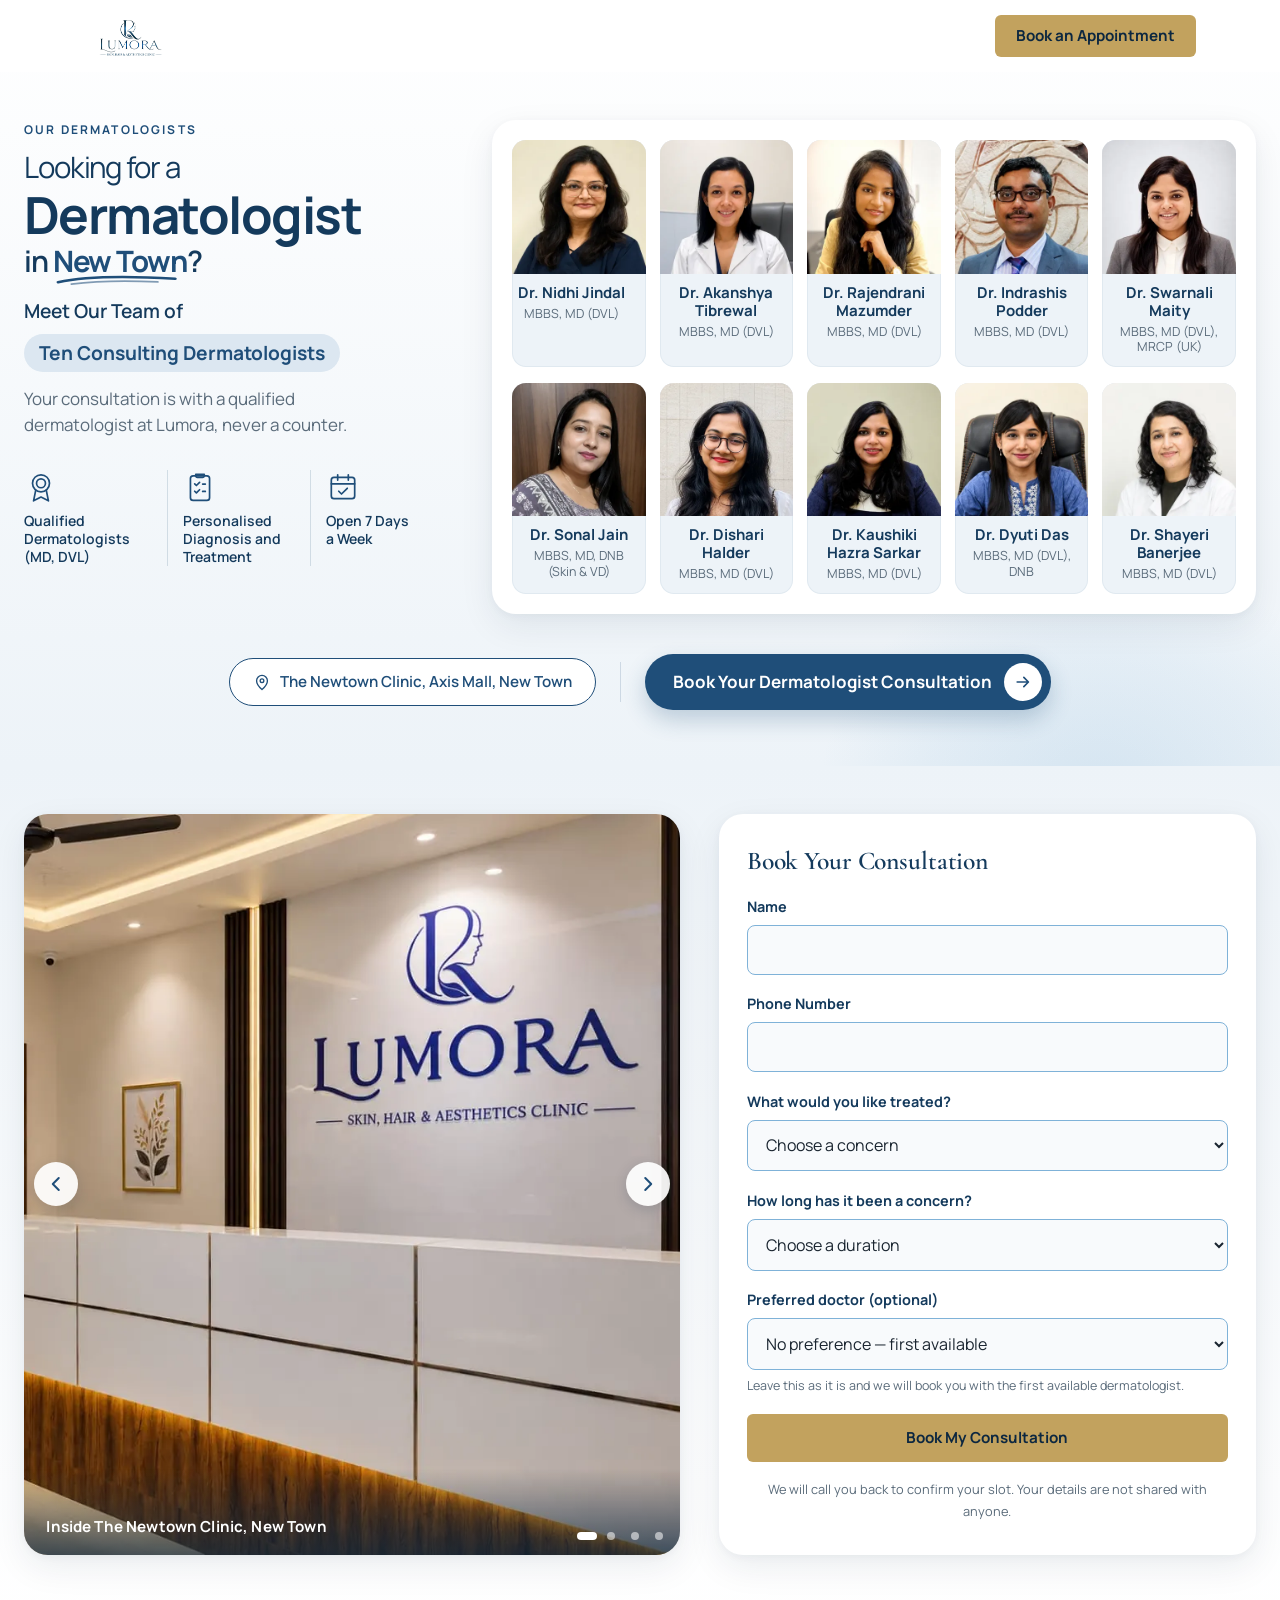
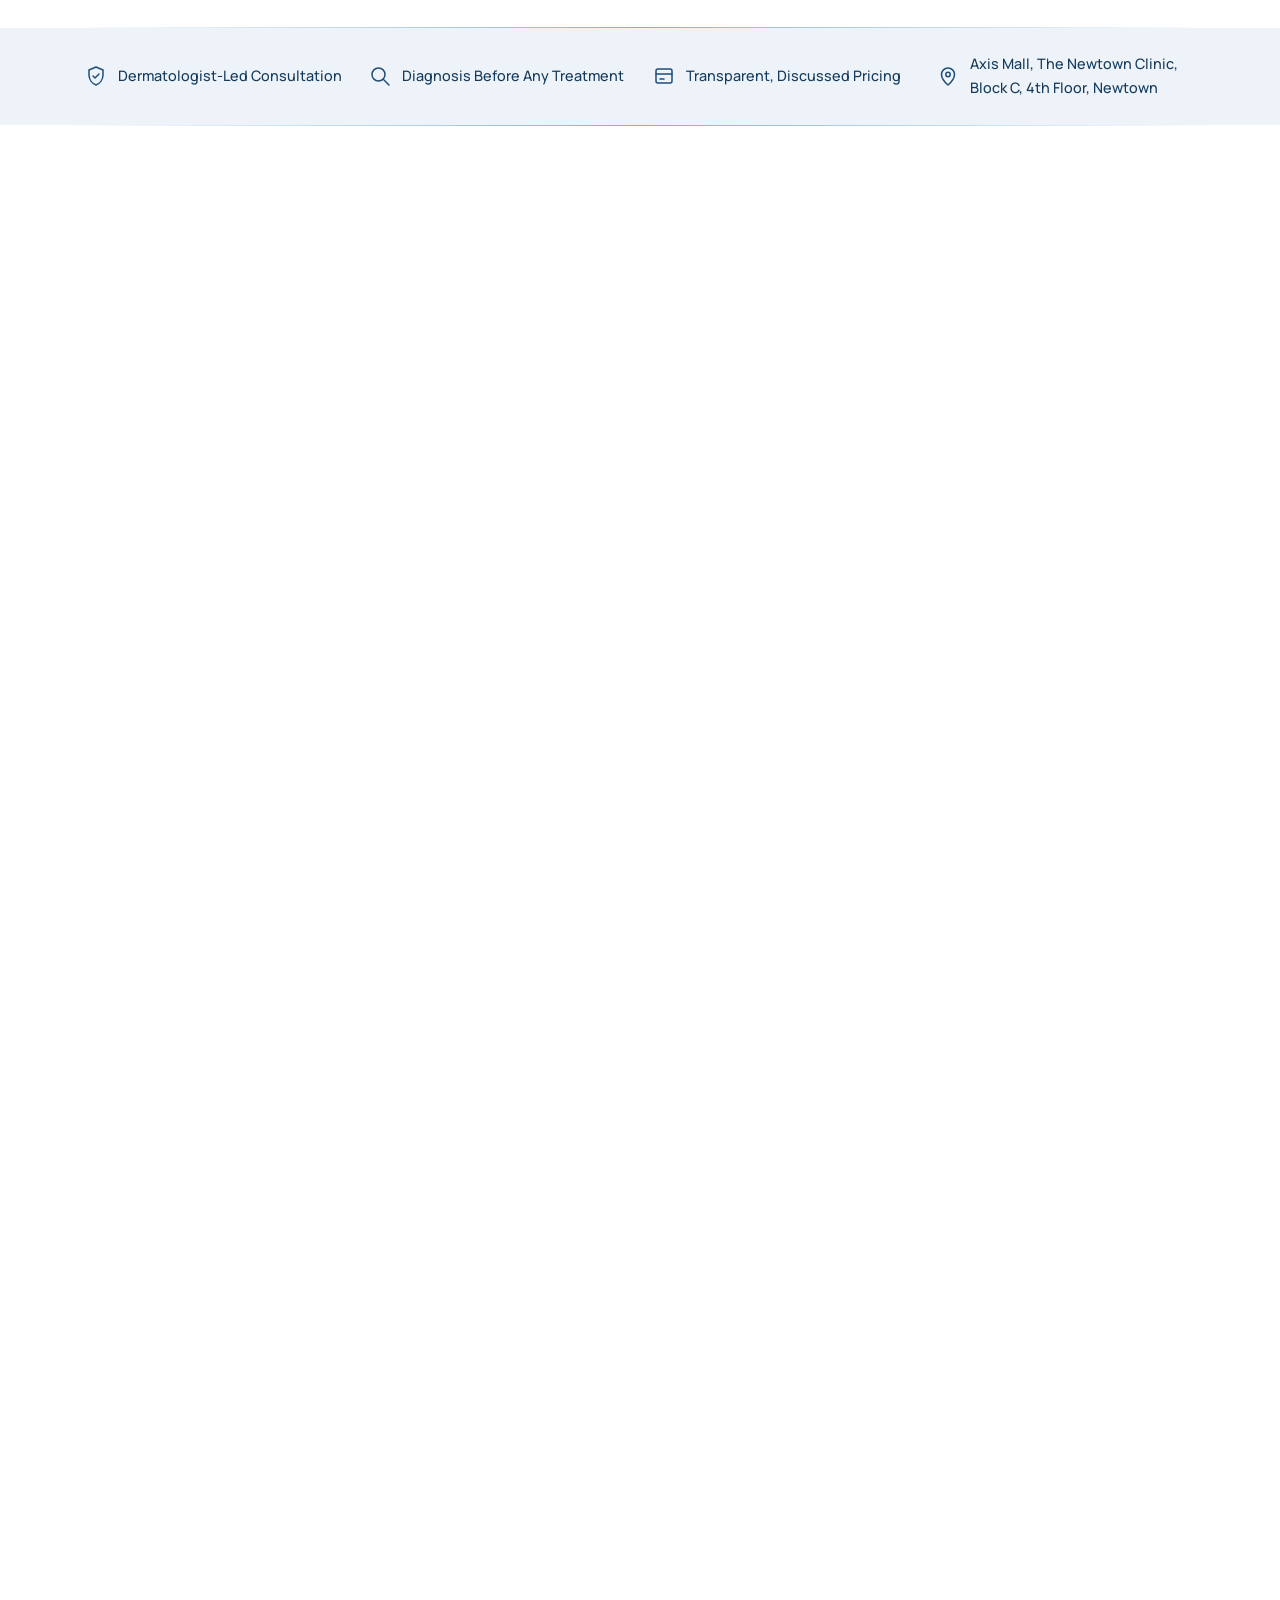
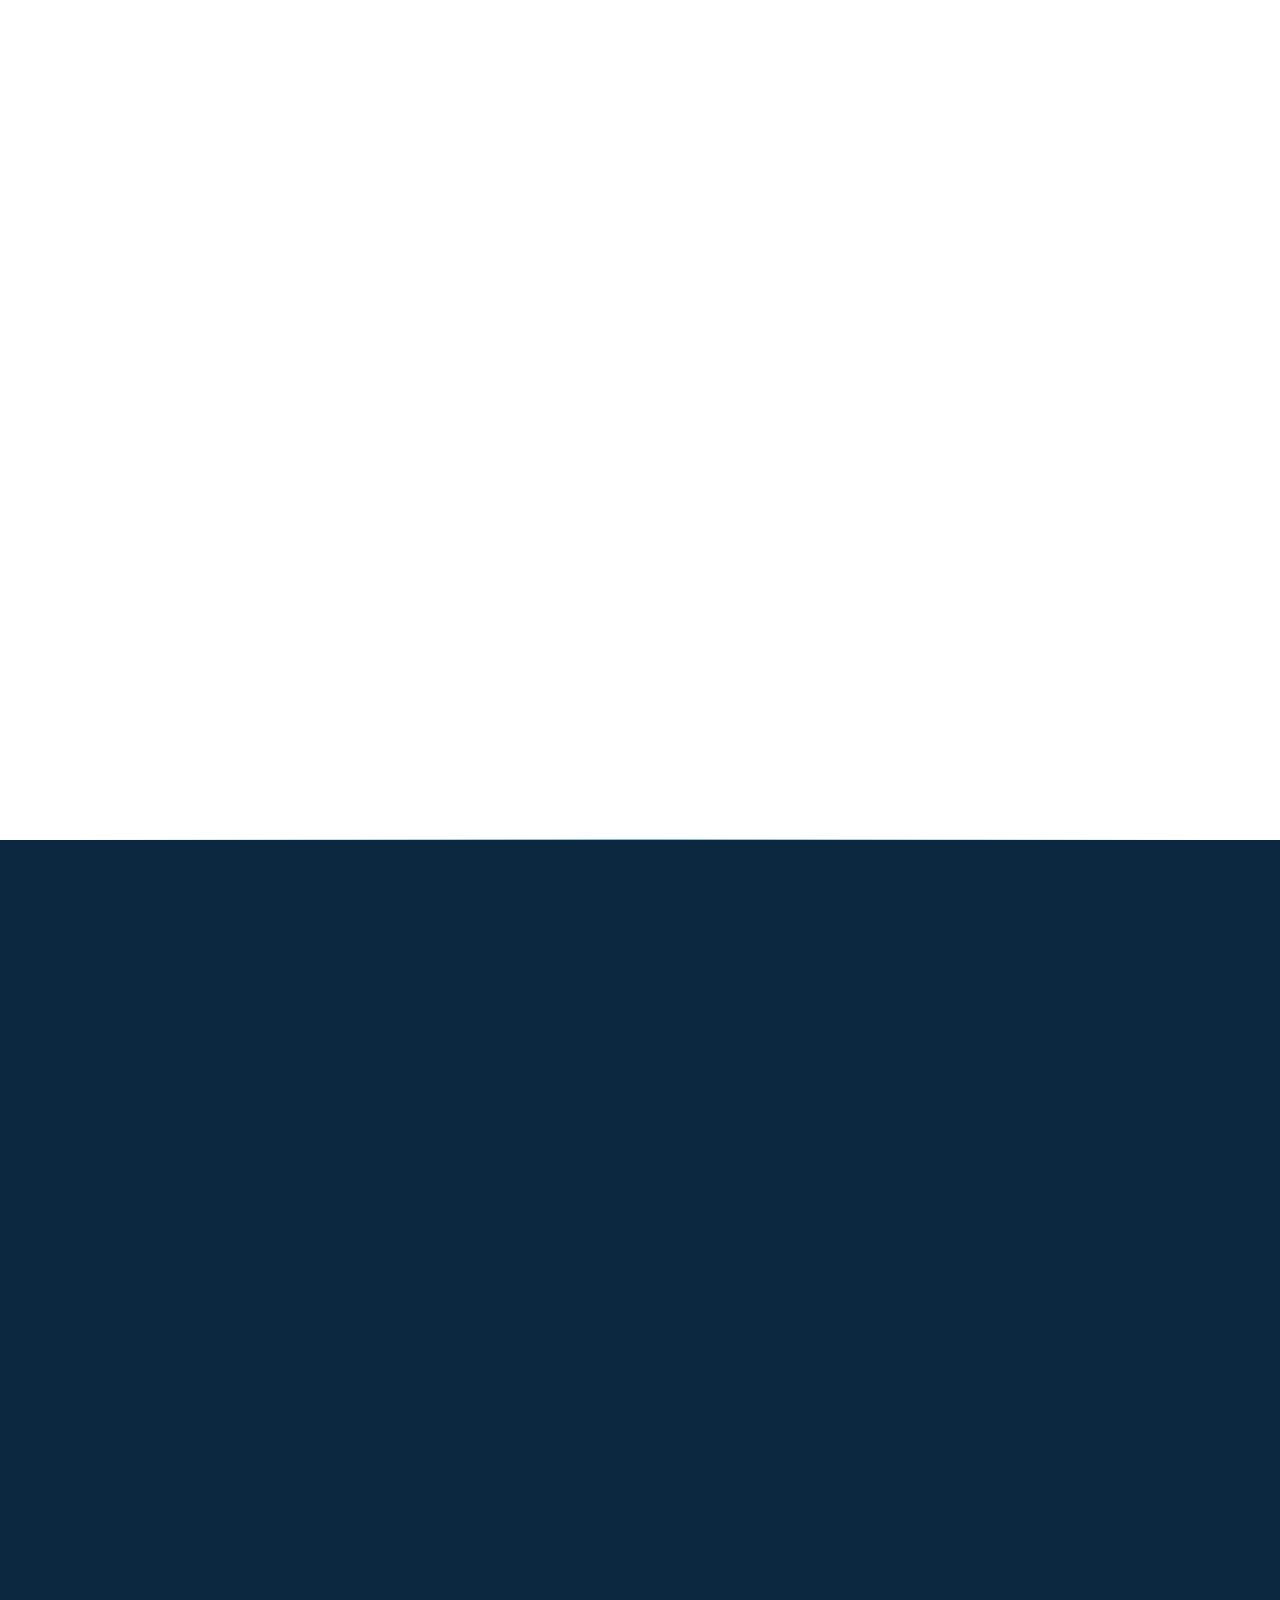
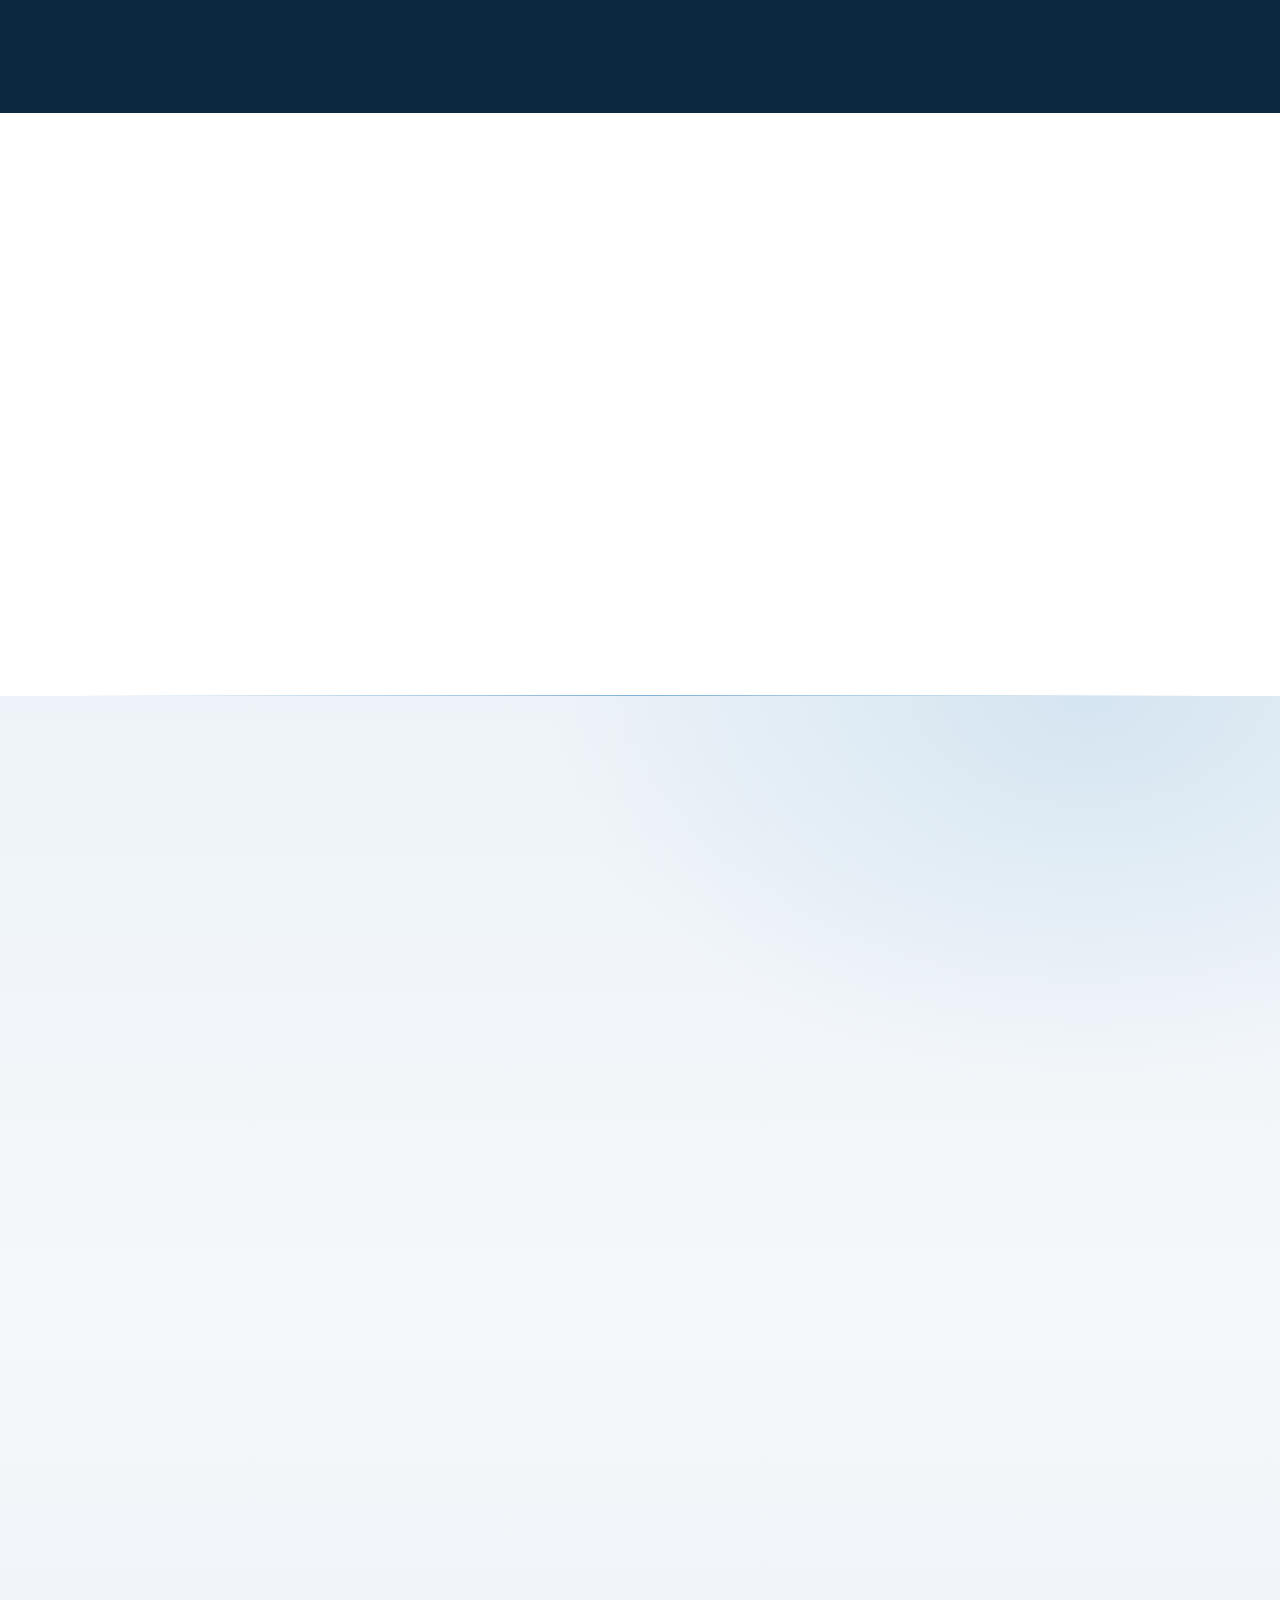
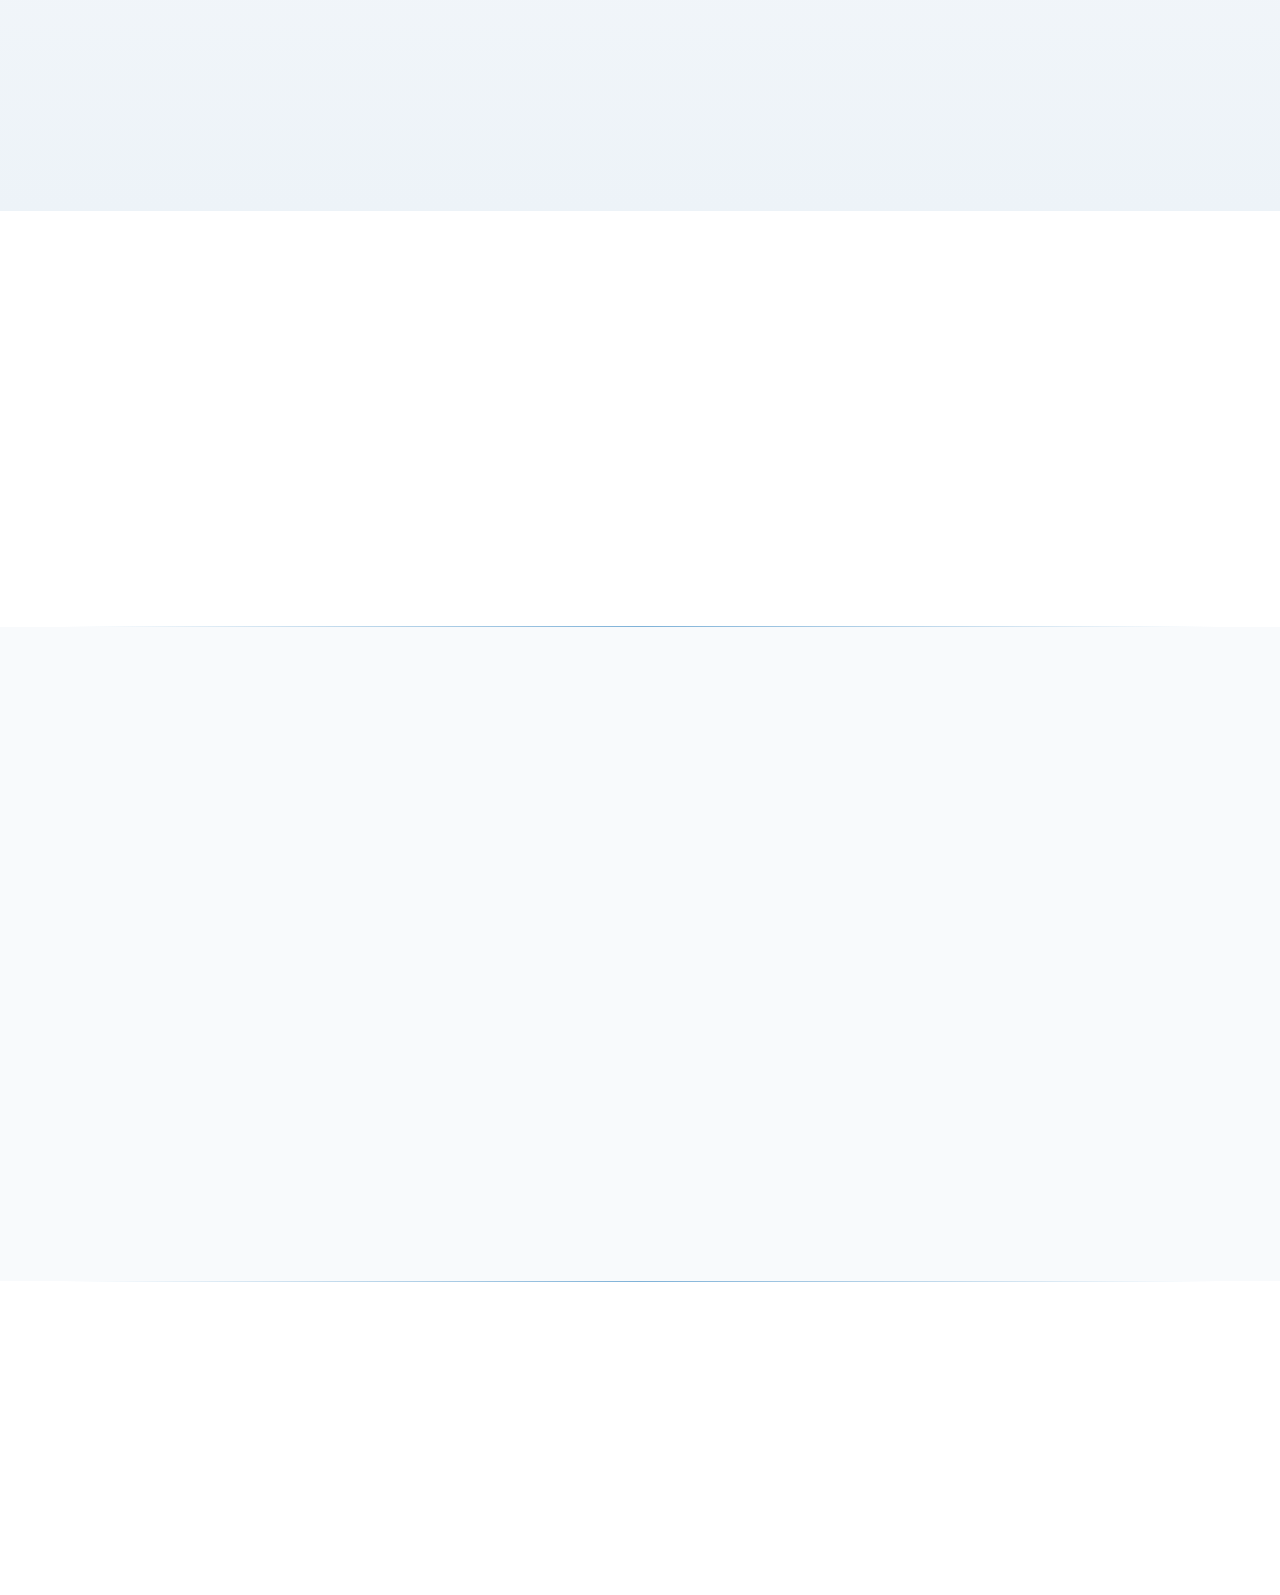
==== index.html @ 95d5147e "First Commit" ====
<!DOCTYPE html>
<html lang="en-GB">

<head>
  <meta charset="UTF-8">
  <meta name="viewport" content="width=device-width, initial-scale=1.0, viewport-fit=cover">
  <meta name="robots" content="noindex, nofollow">

  <title>Skin Treatment in New Town Kolkata | LUMORA Skin, Hair &amp; Aesthetics Clinic</title>
  <meta name="description"
    content="Dermatologist-led skin treatment in New Town, Kolkata. Pigmentation, acne, dull skin and early ageing assessed in person and treated with a plan built for your skin. Book a consultation at Lumora.">

  <!-- Open Graph / Twitter -->
  <meta property="og:type" content="website">
  <meta property="og:title" content="Skin Treatment in New Town by Qualified Dermatologists | LUMORA">
  <meta property="og:description"
    content="Pigmentation, acne, dull skin and early ageing assessed in person by a dermatologist, then treated with a plan built for your skin.">
  <meta property="og:url" content="https://lumoraskinclinic.com/campaign/skin-treatment-new-town/">
  <meta property="og:image" content="https://lumoraskinclinic.com/assets/og-image.jpg">
  <meta name="twitter:card" content="summary_large_image">
  <meta name="twitter:title" content="Skin Treatment in New Town by Qualified Dermatologists | LUMORA">
  <meta name="twitter:description"
    content="Pigmentation, acne, dull skin and early ageing assessed in person by a dermatologist, then treated with a plan built for your skin.">
  <meta name="twitter:image" content="https://lumoraskinclinic.com/assets/og-image.jpg">

  <!-- Google tag (gtag.js) -->
  <script async src="https://www.googletagmanager.com/gtag/js?id=AW-18407869725"></script>
  <script>
    window.dataLayer = window.dataLayer || [];
    function gtag() { dataLayer.push(arguments); }
    gtag('js', new Date());

    gtag('config', 'AW-18407869725');
  </script>
  <script>window.dataLayer = window.dataLayer || [];</script>

  <!-- Self-hosted variable fonts (latin subset). One file per family covers
       every weight the page uses; both are above-the-fold faces, so both preload. -->
  <link rel="preload" href="assets/fonts/cormorant-garamond-latin-var.woff2" as="font" type="font/woff2" crossorigin>
  <link rel="preload" href="assets/fonts/manrope-latin-var.woff2" as="font" type="font/woff2" crossorigin>

  <!-- Critical above-the-fold styles: tokens, fonts, header, hero, enquiry form.
       The full stylesheet loads non-blocking below. -->
  <style>
    @font-face {
      font-family: 'Cormorant Garamond';
      font-style: normal;
      font-weight: 300 700;
      font-display: swap;
      src: url('assets/fonts/cormorant-garamond-latin-var.woff2') format('woff2')
    }

    @font-face {
      font-family: 'Manrope';
      font-style: normal;
      font-weight: 400 700;
      font-display: swap;
      src: url('assets/fonts/manrope-latin-var.woff2') format('woff2')
    }

    /* size-adjust makes the local fallbacks wrap like the web fonts, so the swap
       causes no layout shift (measured ratios; line-heights are explicit site-wide) */
    @font-face {
      font-family: 'Cormorant Fallback';
      src: local('Times New Roman');
      size-adjust: 97.52%;
      line-gap-override: 0%
    }

    @font-face {
      font-family: 'Manrope Fallback';
      src: local('Arial');
      size-adjust: 102.55%;
      line-gap-override: 0%
    }

    :root {
      --navy-deep: #0C2740;
      --navy: #143A5C;
      --blue: #1F4E79;
      --blue-steel: #3D7EB0;
      --blue-light: #7FB2D8;
      --ice: #EDF3F8;
      --pearl: #F8FAFC;
      --white: #FFFFFF;
      --ink: #1A2530;
      --muted: #5A6B7A;
      --champagne: #C2A25E;
      --font-display: 'Cormorant Garamond', 'Cormorant Fallback', Georgia, serif;
      --font-body: 'Manrope', 'Manrope Fallback', system-ui, sans-serif;
      --header-h: 72px
    }

    *,
    *::before,
    *::after {
      box-sizing: border-box
    }

    [hidden] {
      display: none !important
    }

    body {
      margin: 0;
      background: var(--white);
      color: var(--ink);
      font-family: var(--font-body);
      font-size: 1.0625rem;
      line-height: 1.7
    }

    img {
      max-width: 100%;
      height: auto;
      display: block
    }

    h1 {
      font-family: var(--font-display);
      font-weight: 500;
      font-size: clamp(2.25rem, 4.2vw + 1rem, 3.5rem);
      line-height: 1.1;
      letter-spacing: -0.01em;
      color: var(--navy);
      margin: 0 0 .75rem
    }

    p {
      margin: 0 0 1rem;
      max-width: 68ch
    }

    a {
      color: var(--blue)
    }

    .container {
      width: 100%;
      max-width: 72rem;
      margin-inline: auto;
      padding-inline: 1.25rem
    }

    .eyebrow {
      font-weight: 500;
      font-size: .72rem;
      text-transform: uppercase;
      letter-spacing: .22em;
      color: var(--blue-steel);
      margin: 0 0 .75rem
    }

    .icon {
      width: 24px;
      height: 24px;
      fill: none;
      stroke: currentColor;
      stroke-width: 1.5;
      stroke-linecap: round;
      stroke-linejoin: round;
      flex-shrink: 0
    }

    .verify {
      display: inline-block;
      background: #FDF3D7;
      color: #8A6D1A;
      border: 1px dashed #C9A227;
      border-radius: 4px;
      padding: 0 .4em;
      font-size: .78rem;
      font-weight: 500;
      letter-spacing: 0;
      text-transform: none;
      line-height: 1.6;
      vertical-align: middle
    }

    .btn {
      display: inline-block;
      font-family: var(--font-body);
      font-size: .95rem;
      font-weight: 700;
      line-height: 1;
      padding: .95rem 1.75rem;
      border-radius: 6px;
      border: 1px solid transparent;
      cursor: pointer;
      text-decoration: none;
      text-align: center
    }

    .btn-cta {
      background: var(--champagne);
      color: var(--navy-deep)
    }

    .text-link {
      color: var(--blue);
      font-weight: 500;
      text-decoration: underline;
      text-underline-offset: 3px
    }

    .site-header {
      position: fixed;
      inset: 0 0 auto 0;
      z-index: 100;
      background: var(--white)
    }

    .header-inner {
      display: flex;
      align-items: center;
      justify-content: space-between;
      gap: 1rem;
      min-height: var(--header-h)
    }

    .header-logo {
      display: inline-flex;
      align-items: center;
      text-decoration: none
    }

    .header-logo img {
      height: 38px;
      width: auto
    }

    .logo-wordmark {
      font-family: var(--font-display);
      font-weight: 600;
      font-size: 1.5rem;
      letter-spacing: .18em;
      color: var(--navy)
    }

    .header-actions {
      display: flex;
      align-items: center;
      gap: 1.25rem
    }

    .header-phone {
      display: none;
      align-items: center;
      gap: .5rem;
      color: var(--blue);
      font-weight: 700;
      text-decoration: none
    }

    .header-phone .icon {
      width: 20px;
      height: 20px
    }

    .btn-header {
      padding: .75rem 1.25rem;
      font-size: .95rem;
      white-space: nowrap
    }

    .hero {
      position: relative;
      padding-top: calc(var(--header-h) + 2rem);
      padding-bottom: 3rem;
      background: var(--white);
      overflow: hidden
    }

    .hero-bg {
      position: absolute;
      inset: 0;
      background: url('assets/hero2-bg.jpg') right center/cover no-repeat;
      pointer-events: none
    }

    .hero-bg::after {
      content: '';
      position: absolute;
      inset: 0;
      background: linear-gradient(180deg, rgba(255, 255, 255, .93), rgba(255, 255, 255, .85))
    }

    .hero-light {
      position: absolute;
      top: -20%;
      left: -10%;
      width: 70%;
      height: 90%;
      background: radial-gradient(ellipse at center, rgba(31, 78, 121, .06), transparent 70%);
      pointer-events: none
    }

    .hero-grid {
      position: relative;
      display: grid;
      grid-template-columns: 1fr;
      gap: 2.5rem
    }

    .hero-sub {
      font-size: 1.15rem;
      color: var(--muted);
      margin-bottom: 1.5rem
    }

    .trust-chips {
      list-style: none;
      margin: 0 0 1.75rem;
      padding: 0;
      display: flex;
      flex-wrap: wrap;
      gap: .6rem
    }

    .chip {
      display: inline-flex;
      align-items: center;
      gap: .45rem;
      background: var(--ice);
      color: var(--navy);
      font-size: .85rem;
      font-weight: 500;
      padding: .45rem .85rem;
      border-radius: 999px
    }

    .chip .icon {
      width: 18px;
      height: 18px;
      color: var(--blue)
    }

    .hero-cta-row {
      display: flex;
      flex-wrap: wrap;
      align-items: center;
      gap: 1.25rem
    }

    .hero-form-col {
      position: relative
    }

    .form-card {
      position: relative;
      background: var(--white);
      border-radius: 10px;
      box-shadow: 0 10px 30px rgba(31, 78, 121, .10);
      padding: 1.75rem 1.5rem
    }

    .form-card-title {
      font-family: var(--font-display);
      font-weight: 600;
      font-size: 1.6rem;
      color: var(--navy);
      margin: 0 0 1.25rem
    }

    .enquiry-form {
      display: grid;
      gap: 1.1rem
    }

    .field {
      display: grid;
      gap: .35rem
    }

    .field label {
      font-size: .9rem;
      font-weight: 700;
      color: var(--navy)
    }

    .field input,
    .field select {
      font-family: var(--font-body);
      font-size: 1rem;
      color: var(--ink);
      background: var(--pearl);
      border: 1px solid var(--blue-light);
      border-radius: 8px;
      padding: .8rem .9rem;
      width: 100%
    }

    .hp-field {
      position: absolute;
      left: -9999px;
      width: 1px;
      height: 1px;
      overflow: hidden
    }

    .field-error {
      margin: 0;
      font-size: .8rem;
      font-weight: 700;
      color: var(--navy)
    }

    .field-hint {
      margin: 0;
      font-size: .78rem;
      color: var(--muted)
    }

    .btn-submit {
      width: 100%
    }

    .form-privacy {
      margin: 0;
      font-size: .8rem;
      color: var(--muted);
      text-align: center
    }

    :focus-visible {
      outline: 2px solid var(--blue-steel);
      outline-offset: 2px
    }

    @media (min-width:768px) {
      .header-phone {
        display: inline-flex
      }

      .header-logo img {
        height: 48px
      }

      .form-card {
        padding: 2rem 1.75rem
      }
    }

    @media (min-width:1100px) {
      .hero {
        min-height: 88vh;
        display: flex;
        align-items: center;
        padding-bottom: 4rem
      }

      .hero-grid {
        grid-template-columns: 1.15fr .85fr;
        align-items: center;
        gap: 4rem;
        width: 100%
      }

      .hero-bg::after {
        background: linear-gradient(90deg, rgba(255, 255, 255, .96) 0%, rgba(255, 255, 255, .86) 50%, rgba(255, 255, 255, .55) 100%)
      }
    }
  </style>

  <!-- Full stylesheet, non-blocking -->
  <link rel="preload" href="css/style.css" as="style">
  <link rel="stylesheet" href="css/style.css" media="print" onload="this.media='all'">
  <noscript>
    <link rel="stylesheet" href="css/style.css">
  </noscript>

  <!-- "Skin Treatments We Offer" explorer (every rule scoped to .lmr-treatments); below the fold, so non-blocking -->
  <link rel="stylesheet" href="css/treatments.css" media="print" onload="this.media='all'">
  <noscript>
    <link rel="stylesheet" href="css/treatments.css">
  </noscript>
  <!-- "Why Lumora" section (every rule scoped to .lmr-why); below the fold, so non-blocking -->
  <link rel="stylesheet" href="css/why.css" media="print" onload="this.media='all'">
  <noscript>
    <link rel="stylesheet" href="css/why.css">
  </noscript>

  <!-- Phase 1 styles: the "Our Dermatologists" section (every rule scoped to .lmr-doctors) and the one-button mobile bar.
       The doctor section is now the hero, so these two load render-blocking (no flash of an unstyled hero). -->
  <link rel="stylesheet" href="css/phase1.css">
  <!-- Hero overrides for the doctor section + section 3 (booking form and clinic photo slider) -->
  <link rel="stylesheet" href="css/hero-clinic.css">

  <!-- MedicalClinic structured data -->
  <script type="application/ld+json">
  {
    "@context": "https://schema.org",
    "@type": "MedicalClinic",
    "name": "LUMORA — Skin, Hair & Aesthetics Clinic",
    "url": "https://lumoraskinclinic.com/",
    "email": "lumoraskinandhairclinic@gmail.com",
    "address": {
      "@type": "PostalAddress",
      "streetAddress": "CF/9, Axis Mall, Block-C, The Newtown Clinic, 4th Floor, Shop No. 401, Action Area-IC, New Town",
      "addressLocality": "New Town, Kolkata",
      "addressRegion": "West Bengal",
      "postalCode": "700156",
      "addressCountry": "IN"
    },
    "openingHoursSpecification": {
      "@type": "OpeningHoursSpecification",
      "dayOfWeek": ["Monday","Tuesday","Wednesday","Thursday","Friday","Saturday","Sunday"],
      "opens": "10:00",
      "closes": "20:00"
    },
    "sameAs": [
      "https://www.facebook.com/people/Lumora-Skin-Hair-Aesthetics-Clinic/61593219094531/",
      "https://www.instagram.com/lumora_skin_hair_aesthetics"
    ],
    "medicalSpecialty": "Dermatology"
  }
  </script>

  <!-- FAQPage structured data -->
  <script type="application/ld+json">
  {
    "@context": "https://schema.org",
    "@type": "FAQPage",
    "mainEntity": [
      {
        "@type": "Question",
        "name": "Where is Lumora located?",
        "acceptedAnswer": { "@type": "Answer", "text": "Lumora is inside The Newtown Clinic, on the 4th floor of Axis Mall Block-C in New Town, Kolkata — CF/9, Axis Mall, Block-C, The Newtown Clinic, 4th Floor, Shop No. 401, Action Area-IC, New Town, Kolkata 700156. A map and a directions link are on this page, and we will confirm directions when we call to book your slot." }
      },
      {
        "@type": "Question",
        "name": "Do I need an appointment or can I walk in?",
        "acceptedAnswer": { "@type": "Answer", "text": "The clinic is open 10 AM – 8 PM all seven days, and we recommend booking because each dermatologist consults on fixed days and times within those hours. Share your number through the form on this page and we will call you back to confirm a slot that suits you." }
      },
      {
        "@type": "Question",
        "name": "Is there a consultation fee?",
        "acceptedAnswer": { "@type": "Answer", "text": "Yes, a consultation fee applies. We will confirm it when we call you to book your slot, and it covers a full assessment of your skin by a qualified dermatologist rather than a quick look." }
      },
      {
        "@type": "Question",
        "name": "How many sessions will my treatment need?",
        "acceptedAnswer": { "@type": "Answer", "text": "It depends on the condition and how your skin responds. At your consultation the dermatologist will tell you the expected number of sessions and the cost before anything begins, and your progress is reviewed as you go." }
      },
      {
        "@type": "Question",
        "name": "Will the treatment suit my skin type?",
        "acceptedAnswer": { "@type": "Answer", "text": "That is exactly what the consultation is for. A dermatologist examines your skin first and chooses a treatment that suits it, which is why every plan at Lumora begins with an in-person assessment rather than a package." }
      }
    ]
  }
  </script>
</head>

<body>
  <!-- Google Tag Manager (noscript) -->
  <noscript><iframe src="https://www.googletagmanager.com/ns.html?id=GTM-PKZ43QBQ" height="0" width="0"
      style="display:none;visibility:hidden"></iframe></noscript>
  <!-- End Google Tag Manager (noscript) -->

  <!-- ============ 1. STICKY HEADER ============ -->
  <header class="site-header" id="site-header">
    <div class="container header-inner">
      <a href="#hero" class="header-logo" aria-label="Lumora Skin, Hair and Aesthetics Clinic — top of page">
        <img src="assets/lumora-logo.png" alt="LUMORA — Skin, Hair &amp; Aesthetics Clinic" width="358" height="192"
          id="logo-img">
        <span class="logo-wordmark" hidden>LUMORA</span>
      </a>
      <div class="header-actions">
        <button type="button" class="btn btn-cta btn-header" data-open-modal>Book an Appointment</button>
      </div>
    </div>
  </header>

  <main id="main">

    <!-- ============ 2. HERO = DERMATOLOGISTS (Phase 1 section moved to the top; styles in
         css/phase1.css, hero overrides in css/hero-clinic.css) ============
         The hero id stays on the section: the header logo links to #hero and js/script.js
         (initCallWidget) reads #hero without a null check. The doctors id moved to .lmr-wrap.
         All ten doctors in one 5 × 2 grid on every device: no carousel, no scroll.
         Each card keeps the original pre-fill hook (data-open-modal + data-doctor),
         handled by js/script.js. js/ui.js turns a card into a link only when the
         doctor is listed in DOCTOR_PAGES. -->
    <section class="lmr-doctors lmr-hero" id="hero" aria-labelledby="doctors-heading">
      <div class="lmr-wrap" id="doctors">

        <div class="lmr-intro">
          <p class="lmr-overline">Our Dermatologists</p>
          <h1 class="lmr-title" id="doctors-heading">
            <span class="lmr-title-line lmr-title-light">Looking for a</span>
            <span class="lmr-title-line lmr-title-bold">Dermatologist</span>
            <span class="lmr-title-line lmr-title-mid">in <span class="lmr-title-accent">New Town<svg
                  class="lmr-swoosh" viewBox="0 0 120 14" preserveAspectRatio="none" aria-hidden="true"
                  focusable="false">
                  <path d="M3 10.5C26 4.5 58 2.5 117 6.5" />
                  <path d="M16 12.5c22-3.2 50-4.2 84-2.4" />
                </svg></span>?</span>
          </h1>
          <p class="lmr-sub">Meet Our Team of <span class="lmr-pill">Ten Consulting Dermatologists</span></p>
          <p class="lmr-support">Your consultation is with a qualified dermatologist at Lumora, never a counter.</p>
        </div>

        <div class="lmr-panel">
          <ul class="lmr-grid" role="list">
            <li class="lmr-doc">
              <button type="button" class="lmr-doc-card" data-open-modal data-doctor="Dr. Nidhi Jindal" data-doctor-slug="dr-nidhi-jindal"
                aria-label="Dr. Nidhi Jindal, MBBS, MD D.V.L; Member, IADVL and International Society of Dermatology" title="Dr. Nidhi Jindal, MBBS, MD D.V.L; Member, IADVL and International Society of Dermatology">
                <span class="lmr-doc-photo"><img src="images/doctors/dr-nidhi-jindal.webp" alt="Dr. Nidhi Jindal" width="320" height="320"
                    decoding="async"></span>
                <span class="lmr-doc-text">
                  <span class="lmr-doc-name"><span class="lmr-w">Dr.</span> <span class="lmr-w">Nidhi</span> <span class="lmr-w">Jindal</span></span>
                  <span class="lmr-doc-qual">MBBS, MD&nbsp;(DVL)</span>
                </span>
              </button>
            </li>
            <li class="lmr-doc">
              <button type="button" class="lmr-doc-card" data-open-modal data-doctor="Dr. Akanshya Tibrewal" data-doctor-slug="dr-akanshya-tibrewal"
                aria-label="Dr. Akanshya Tibrewal, MBBS, MD D.V.L" title="Dr. Akanshya Tibrewal, MBBS, MD D.V.L">
                <span class="lmr-doc-photo"><img src="images/doctors/dr-akanshya-tibrewal.webp" alt="Dr. Akanshya Tibrewal" width="320" height="320"
                    decoding="async"></span>
                <span class="lmr-doc-text">
                  <span class="lmr-doc-name"><span class="lmr-w">Dr.</span> <span class="lmr-w">Akanshya</span> <span class="lmr-w">Tibrewal</span></span>
                  <span class="lmr-doc-qual">MBBS, MD&nbsp;(DVL)</span>
                </span>
              </button>
            </li>
            <li class="lmr-doc">
              <button type="button" class="lmr-doc-card" data-open-modal data-doctor="Dr. Rajendrani Mazumder" data-doctor-slug="dr-rajendrani-mazumder"
                aria-label="Dr. Rajendrani Mazumder, MBBS, MD D.V.L" title="Dr. Rajendrani Mazumder, MBBS, MD D.V.L">
                <span class="lmr-doc-photo"><img src="images/doctors/dr-rajendrani-mazumder.webp" alt="Dr. Rajendrani Mazumder" width="320" height="320"
                    decoding="async"></span>
                <span class="lmr-doc-text">
                  <span class="lmr-doc-name"><span class="lmr-w">Dr.</span> <span class="lmr-w">Rajendrani</span> <span class="lmr-w">Mazumder</span></span>
                  <span class="lmr-doc-qual">MBBS, MD&nbsp;(DVL)</span>
                </span>
              </button>
            </li>
            <li class="lmr-doc">
              <button type="button" class="lmr-doc-card" data-open-modal data-doctor="Dr. Indrashis Podder" data-doctor-slug="dr-indrashis-podder"
                aria-label="Dr. Indrashis Podder, MBBS, MD D.V.L" title="Dr. Indrashis Podder, MBBS, MD D.V.L">
                <span class="lmr-doc-photo"><img src="images/doctors/dr-indrashis-podder.webp" alt="Dr. Indrashis Podder" width="320" height="320"
                    decoding="async"></span>
                <span class="lmr-doc-text">
                  <span class="lmr-doc-name"><span class="lmr-w">Dr.</span> <span class="lmr-w">Indrashis</span> <span class="lmr-w">Podder</span></span>
                  <span class="lmr-doc-qual">MBBS, MD&nbsp;(DVL)</span>
                </span>
              </button>
            </li>
            <li class="lmr-doc">
              <button type="button" class="lmr-doc-card" data-open-modal data-doctor="Dr. Swarnali Maity" data-doctor-slug="dr-swarnali-maity"
                aria-label="Dr. Swarnali Maity, MBBS, MD D.V.L, MRCP (UK)" title="Dr. Swarnali Maity, MBBS, MD D.V.L, MRCP (UK)">
                <span class="lmr-doc-photo"><img src="images/doctors/dr-swarnali-maity.webp" alt="Dr. Swarnali Maity" width="320" height="320"
                    decoding="async"></span>
                <span class="lmr-doc-text">
                  <span class="lmr-doc-name"><span class="lmr-w">Dr.</span> <span class="lmr-w">Swarnali</span> <span class="lmr-w">Maity</span></span>
                  <span class="lmr-doc-qual">MBBS, MD&nbsp;(DVL), MRCP&nbsp;(UK)</span>
                </span>
              </button>
            </li>
            <li class="lmr-doc">
              <button type="button" class="lmr-doc-card" data-open-modal data-doctor="Dr. Sonal Jain" data-doctor-slug="dr-sonal-jain"
                aria-label="Dr. Sonal Jain, MBBS, MD, DNB (Skin &amp; VD); FRGUHS (Dermatosurgery &amp; Hair Transplantation)" title="Dr. Sonal Jain, MBBS, MD, DNB (Skin &amp; VD); FRGUHS (Dermatosurgery &amp; Hair Transplantation)">
                <span class="lmr-doc-photo"><img src="images/doctors/dr-sonal-jain.webp" alt="Dr. Sonal Jain" width="320" height="320"
                    decoding="async"></span>
                <span class="lmr-doc-text">
                  <span class="lmr-doc-name"><span class="lmr-w">Dr.</span> <span class="lmr-w">Sonal</span> <span class="lmr-w">Jain</span></span>
                  <span class="lmr-doc-qual">MBBS, MD, DNB (Skin&nbsp;&amp;&nbsp;VD)</span>
                </span>
              </button>
            </li>
            <li class="lmr-doc">
              <button type="button" class="lmr-doc-card" data-open-modal data-doctor="Dr. Dishari Halder" data-doctor-slug="dr-dishari-halder"
                aria-label="Dr. Dishari Halder, MBBS, MD D.V.L" title="Dr. Dishari Halder, MBBS, MD D.V.L">
                <span class="lmr-doc-photo"><img src="images/doctors/dr-dishari-halder.webp" alt="Dr. Dishari Halder" width="320" height="320"
                    decoding="async"></span>
                <span class="lmr-doc-text">
                  <span class="lmr-doc-name"><span class="lmr-w">Dr.</span> <span class="lmr-w">Dishari</span> <span class="lmr-w">Halder</span></span>
                  <span class="lmr-doc-qual">MBBS, MD&nbsp;(DVL)</span>
                </span>
              </button>
            </li>
            <li class="lmr-doc">
              <button type="button" class="lmr-doc-card" data-open-modal data-doctor="Dr. Kaushiki Hazra Sarkar" data-doctor-slug="dr-kaushiki-hazra-sarkar"
                aria-label="Dr. Kaushiki Hazra Sarkar, MBBS, MD D.V.L; Fellowship in Injectables, DIAS (ASI)" title="Dr. Kaushiki Hazra Sarkar, MBBS, MD D.V.L; Fellowship in Injectables, DIAS (ASI)">
                <span class="lmr-doc-photo"><img src="images/doctors/dr-kaushiki-hazra-sarkar.webp" alt="Dr. Kaushiki Hazra Sarkar" width="320" height="320"
                    decoding="async"></span>
                <span class="lmr-doc-text">
                  <span class="lmr-doc-name"><span class="lmr-w">Dr.</span> <span class="lmr-w">Kaushiki</span> <span class="lmr-w">Hazra</span> <span class="lmr-w">Sarkar</span></span>
                  <span class="lmr-doc-qual">MBBS, MD&nbsp;(DVL)</span>
                </span>
              </button>
            </li>
            <li class="lmr-doc">
              <button type="button" class="lmr-doc-card" data-open-modal data-doctor="Dr. Dyuti Das" data-doctor-slug="dr-dyuti-das"
                aria-label="Dr. Dyuti Das, MBBS, MD D.V.L (Gold Medalist), DNB" title="Dr. Dyuti Das, MBBS, MD D.V.L (Gold Medalist), DNB">
                <span class="lmr-doc-photo"><img src="images/doctors/dr-dyuti-das.webp" alt="Dr. Dyuti Das" width="320" height="320"
                    decoding="async"></span>
                <span class="lmr-doc-text">
                  <span class="lmr-doc-name"><span class="lmr-w">Dr.</span> <span class="lmr-w">Dyuti</span> <span class="lmr-w">Das</span></span>
                  <span class="lmr-doc-qual">MBBS, MD&nbsp;(DVL), DNB</span>
                </span>
              </button>
            </li>
            <li class="lmr-doc">
              <button type="button" class="lmr-doc-card" data-open-modal data-doctor="Dr. Shayeri Banerjee" data-doctor-slug="dr-shayeri-banerjee"
                aria-label="Dr. Shayeri Banerjee, MBBS, MD D.V.L" title="Dr. Shayeri Banerjee, MBBS, MD D.V.L">
                <span class="lmr-doc-photo"><img src="images/doctors/dr-shayeri-banerjee.webp" alt="Dr. Shayeri Banerjee" width="320" height="320"
                    decoding="async"></span>
                <span class="lmr-doc-text">
                  <span class="lmr-doc-name"><span class="lmr-w">Dr.</span> <span class="lmr-w">Shayeri</span> <span class="lmr-w">Banerjee</span></span>
                  <span class="lmr-doc-qual">MBBS, MD&nbsp;(DVL)</span>
                </span>
              </button>
            </li>
          </ul>
        </div>

        <ul class="lmr-trust" role="list">
          <li class="lmr-trust-item">
            <svg class="lmr-icon" viewBox="0 0 32 32" aria-hidden="true" focusable="false">
              <circle cx="16" cy="12.5" r="8" />
              <circle cx="16" cy="12.5" r="4.2" />
              <path d="M11 19.2 9 29l7-3.6 7 3.6-2-9.8" />
            </svg>
            <span class="lmr-trust-label">Qualified Dermatologists <span class="lmr-nowrap">(MD, DVL)</span></span>
          </li>
          <li class="lmr-trust-item">
            <svg class="lmr-icon" viewBox="0 0 32 32" aria-hidden="true" focusable="false">
              <rect x="7" y="5.5" width="18" height="23" rx="2.5" />
              <path d="M12 5.5V4h8v1.5a1.5 1.5 0 0 1-1.5 1.5h-5A1.5 1.5 0 0 1 12 5.5Z" />
              <path d="m11 13 1.6 1.6 3-3M18.5 13.2H21M11 20l1.6 1.6 3-3M18.5 20.2H21" />
            </svg>
            <span class="lmr-trust-label">Personalised Diagnosis and Treatment</span>
          </li>
          <li class="lmr-trust-item">
            <svg class="lmr-icon" viewBox="0 0 32 32" aria-hidden="true" focusable="false">
              <rect x="5" y="7" width="22" height="20" rx="2.5" />
              <path d="M5 13h22M11 4.5v5M21 4.5v5" />
              <path d="m12 20 2.6 2.6L20 17.2" />
            </svg>
            <span class="lmr-trust-label">Open 7 Days a&nbsp;Week</span>
          </li>
        </ul>

        <div class="lmr-actions">
          <a class="lmr-loc-pill" href="https://www.google.com/maps/search/?api=1&amp;query=The+Newtown+Clinic,+Axis+Mall,+Action+Area+IC,+New+Town,+Kolkata+700156" target="_blank" rel="noopener">
            <svg class="lmr-icon" viewBox="0 0 24 24" aria-hidden="true" focusable="false">
              <path d="M12 21s-6.5-5.5-6.5-10.5a6.5 6.5 0 0 1 13 0C18.5 15.5 12 21 12 21Z" />
              <circle cx="12" cy="10.5" r="2.2" />
            </svg>
            <span>The Newtown Clinic, Axis Mall, New Town</span>
          </a>
          <span class="lmr-actions-divider" aria-hidden="true"></span>
          <button type="button" class="lmr-cta" data-scroll-to-form>
            <span>Book Your Dermatologist Consultation</span>
            <span class="lmr-cta-arrow" aria-hidden="true"><svg viewBox="0 0 24 24" focusable="false">
                <path d="M5 12h13M13 6.5l5.5 5.5-5.5 5.5" />
              </svg></span>
          </button>
        </div>

      </div>
    </section>

    <!-- ============ 3. BOOKING + CLINIC PHOTOS ============
         The form block below is the old hero's form card, moved here unchanged
         (same ids, same mount, same form location value). Form first in the DOM, so it
         comes first on mobile and tablet; on desktop CSS puts the slider on the left.
         Slider behaviour: js/clinic-slider.js. Styles: css/hero-clinic.css. -->
    <section class="lmr-book" id="book-consultation" aria-label="Book your consultation">
      <div class="lmr-book-wrap">
        <div class="hero-form-col reveal">
          <div class="form-card" id="hero-form-card">
            <h2 class="form-card-title">Book Your Consultation</h2>
            <div id="hero-form-mount" data-form-location="hero"></div>
          </div>
        </div>
        <div class="lmr-slider" role="region" aria-roledescription="carousel"
          aria-label="Inside The Newtown Clinic, New Town" data-clinic-slider>
          <div class="lmr-slider-viewport">
            <div class="lmr-slides" aria-live="polite">
              <div class="lmr-slide" role="group" aria-roledescription="slide">
                <img src="images/clinic/lumora-reception-1600.webp"
                  srcset="images/clinic/lumora-reception-800.webp 800w, images/clinic/lumora-reception-1600.webp 1600w"
                  sizes="(min-width: 1024px) 1360px, 100vw" width="1600" height="900" style="--focus: 96% 50%"
                  alt="Lumora reception at The Newtown Clinic: the white front desk, the Lumora sign on the wall and a waiting sofa"
                  decoding="async">
              </div>
              <!-- Slides 2 onwards are loading="lazy"; js/clinic-slider.js loads the next one before it slides in. -->
              <div class="lmr-slide" role="group" aria-roledescription="slide">
                <img src="images/clinic/lumora-aqua-sure-plus-1600.webp"
                  srcset="images/clinic/lumora-aqua-sure-plus-800.webp 800w, images/clinic/lumora-aqua-sure-plus-1600.webp 1600w"
                  sizes="(min-width: 1024px) 1360px, 100vw" width="1600" height="900" style="--focus: 60% 50%"
                  alt="The Aqua Sure Plus hydrafacial machine in a Lumora treatment room" loading="lazy" decoding="async">
              </div>
              <div class="lmr-slide" role="group" aria-roledescription="slide">
                <img src="images/clinic/lumora-treatment-room-1600.webp"
                  srcset="images/clinic/lumora-treatment-room-800.webp 800w, images/clinic/lumora-treatment-room-1600.webp 1600w"
                  sizes="(min-width: 1024px) 1360px, 100vw" width="1600" height="900" style="--focus: 25% 50%"
                  alt="A Lumora treatment room with a procedure couch, a UV towel steriliser and an equipment cabinet" loading="lazy" decoding="async">
              </div>
              <div class="lmr-slide" role="group" aria-roledescription="slide">
                <img src="images/clinic/lumora-machine-closeup-1600.webp"
                  srcset="images/clinic/lumora-machine-closeup-800.webp 800w, images/clinic/lumora-machine-closeup-1600.webp 1600w"
                  sizes="(min-width: 1024px) 1360px, 100vw" width="1600" height="900" style="--focus: 62% 50%"
                  alt="Close-up of the hydrafacial machine handpieces at Lumora" loading="lazy" decoding="async">
              </div>
            </div>
            <p class="lmr-slider-caption">Inside The Newtown Clinic, New Town</p>
            <div class="lmr-slider-controls" hidden>
              <button type="button" class="lmr-slider-arrow lmr-slider-prev" aria-label="Previous photo">
                <svg viewBox="0 0 24 24" aria-hidden="true" focusable="false"><path d="M15 5.5 8.5 12l6.5 6.5" /></svg>
              </button>
              <div class="lmr-slider-dots"></div>
              <button type="button" class="lmr-slider-arrow lmr-slider-next" aria-label="Next photo">
                <svg viewBox="0 0 24 24" aria-hidden="true" focusable="false"><path d="M9 5.5 15.5 12 9 18.5" /></svg>
              </button>
            </div>
          </div>
        </div>
      </div>
    </section>

    <div class="hairline" aria-hidden="true"></div>

    <!-- ============ 4. TRUST BAR ============ -->
    <section class="trust-bar" aria-label="Why patients choose Lumora">
      <div class="container trust-bar-grid">
        <div class="trust-item reveal">
          <svg class="icon" viewBox="0 0 24 24" aria-hidden="true">
            <path d="M12 3l7 3v5c0 4.5-3 8.5-7 10-4-1.5-7-5.5-7-10V6l7-3Z" />
            <path d="M9 12l2 2 4-4" />
          </svg>
          <span>Dermatologist-Led Consultation</span>
        </div>
        <div class="trust-item reveal">
          <svg class="icon" viewBox="0 0 24 24" aria-hidden="true">
            <circle cx="10.5" cy="10.5" r="6.5" />
            <path d="M15.5 15.5L21 21" />
          </svg>
          <span>Diagnosis Before Any Treatment</span>
        </div>
        <div class="trust-item reveal">
          <svg class="icon" viewBox="0 0 24 24" aria-hidden="true">
            <rect x="4" y="5" width="16" height="14" rx="2" />
            <path d="M4 10h16M8 15h4" />
          </svg>
          <span>Transparent, Discussed Pricing</span>
        </div>
        <div class="trust-item reveal">
          <svg class="icon" viewBox="0 0 24 24" aria-hidden="true">
            <path d="M12 21s-6.5-5.5-6.5-10.5a6.5 6.5 0 0 1 13 0C18.5 15.5 12 21 12 21Z" />
            <circle cx="12" cy="10.5" r="2.2" />
          </svg>
          <span>Axis Mall, The Newtown Clinic, Block C, 4th Floor, Newtown</span>
        </div>
      </div>
    </section>

    <div class="hairline" aria-hidden="true"></div>

    <!-- ============ 5. CONCERNS GRID (signature) ============ -->
    <section class="section concerns" id="concerns">
      <div class="container">
        <p class="eyebrow reveal">Concerns</p>
        <h2 class="reveal">What Would You Like Treated</h2>
        <p class="section-lead reveal">Choose the concern closest to yours and we will bring it straight into your
          booking form.</p>
        <div class="concern-grid">
          <button type="button" class="concern-card reveal" data-concern="Acne or acne marks">
            <svg class="icon" viewBox="0 0 24 24" aria-hidden="true">
              <circle cx="12" cy="12" r="8.5" />
              <circle cx="9.5" cy="10" r="1" />
              <circle cx="14.5" cy="9" r="1" />
              <circle cx="12.5" cy="14" r="1" />
            </svg>
            <span class="concern-title">Acne &amp; Pimples</span>
            <span class="concern-desc">Active breakouts on the face, back or chest.</span>
          </button>
          <button type="button" class="concern-card reveal" data-concern="Acne or acne marks">
            <svg class="icon" viewBox="0 0 24 24" aria-hidden="true">
              <circle cx="12" cy="12" r="8.5" />
              <path d="M9 10.5c1-.8 2-.8 3 0M13.5 14c.8-.6 1.6-.6 2.4 0" />
            </svg>
            <span class="concern-title">Acne Scars &amp; Marks</span>
            <span class="concern-desc">Dark marks or indented scars left behind after acne.</span>
          </button>
          <button type="button" class="concern-card reveal" data-concern="Tan or pigmentation">
            <svg class="icon" viewBox="0 0 24 24" aria-hidden="true">
              <circle cx="12" cy="12" r="8.5" />
              <circle cx="10" cy="10" r="2.2" />
              <circle cx="15" cy="14" r="1.4" />
            </svg>
            <span class="concern-title">Dark Spots &amp; Pigmentation</span>
            <span class="concern-desc">Patches of darker skin that have not faded on their own.</span>
          </button>
          <button type="button" class="concern-card reveal" data-concern="Tan or pigmentation">
            <svg class="icon" viewBox="0 0 24 24" aria-hidden="true">
              <circle cx="12" cy="12" r="8.5" />
              <path d="M8 11c1.5-1.2 3-1.2 4.5 0M11 14c1.5-1.2 3-1.2 4.5 0" opacity=".9" />
            </svg>
            <span class="concern-title">Melasma</span>
            <span class="concern-desc">Symmetrical brown patches that return each summer.</span>
          </button>
          <button type="button" class="concern-card reveal" data-concern="Tan or pigmentation">
            <svg class="icon" viewBox="0 0 24 24" aria-hidden="true">
              <circle cx="12" cy="12" r="4" />
              <path
                d="M12 3v2.5M12 18.5V21M3 12h2.5M18.5 12H21M5.6 5.6l1.8 1.8M16.6 16.6l1.8 1.8M18.4 5.6l-1.8 1.8M7.4 16.6l-1.8 1.8" />
            </svg>
            <span class="concern-title">Tan &amp; Sun Damage</span>
            <span class="concern-desc">Skin darker than your natural tone after sun exposure.</span>
          </button>
          <button type="button" class="concern-card reveal" data-concern="Dull, uneven skin">
            <svg class="icon" viewBox="0 0 24 24" aria-hidden="true">
              <path d="M12 3.5l2 5.5 5.5 2-5.5 2-2 5.5-2-5.5L4.5 11 10 9Z" />
            </svg>
            <span class="concern-title">Dull, Uneven Skin</span>
            <span class="concern-desc">Skin that looks flat and tired despite a good routine.</span>
          </button>
          <button type="button" class="concern-card reveal" data-concern="Dark circles">
            <svg class="icon" viewBox="0 0 24 24" aria-hidden="true">
              <path d="M3 12c2.5-4 6-6 9-6s6.5 2 9 6c-2.5 4-6 6-9 6s-6.5-2-9-6Z" />
              <circle cx="12" cy="12" r="2.5" />
            </svg>
            <span class="concern-title">Dark Circles</span>
            <span class="concern-desc">Shadows, pigment or hollowness under the eyes.</span>
          </button>
          <button type="button" class="concern-card reveal" data-concern="Dull, uneven skin">
            <svg class="icon" viewBox="0 0 24 24" aria-hidden="true">
              <circle cx="12" cy="12" r="8.5" />
              <circle cx="9" cy="9.5" r=".9" />
              <circle cx="13.5" cy="8.5" r=".9" />
              <circle cx="15" cy="13" r=".9" />
              <circle cx="10.5" cy="14.5" r=".9" />
            </svg>
            <span class="concern-title">Open Pores &amp; Oily Skin</span>
            <span class="concern-desc">Visible pores and skin that turns shiny within hours.</span>
          </button>
          <button type="button" class="concern-card reveal" data-concern="Fine lines or early ageing">
            <svg class="icon" viewBox="0 0 24 24" aria-hidden="true">
              <circle cx="12" cy="12" r="8.5" />
              <path d="M8.5 9.5c.8.8.8 1.6 0 2.4M15.5 9.5c-.8.8-.8 1.6 0 2.4M9.5 15.5c1.6 1 3.4 1 5 0" />
            </svg>
            <span class="concern-title">Fine Lines &amp; Early Ageing</span>
            <span class="concern-desc">Lines and loss of firmness appearing earlier than you expected.</span>
          </button>
          <button type="button" class="concern-card reveal" data-concern="Dull, uneven skin">
            <svg class="icon" viewBox="0 0 24 24" aria-hidden="true">
              <path d="M12 4c3 4 5.5 7 5.5 10a5.5 5.5 0 0 1-11 0C6.5 11 9 8 12 4Z" />
              <path d="M9.5 14.5a2.5 2.5 0 0 0 2 2.4" />
            </svg>
            <span class="concern-title">Oily &amp; Congested Skin</span>
            <span class="concern-desc">Skin that turns shiny within hours, with pores you can see.</span>
          </button>
          <button type="button" class="concern-card reveal" data-concern="Moles, warts or skin tags">
            <svg class="icon" viewBox="0 0 24 24" aria-hidden="true">
              <circle cx="10.5" cy="10.5" r="6.5" />
              <path d="M15.5 15.5L21 21" />
              <circle cx="10.5" cy="10.5" r="1.6" />
            </svg>
            <span class="concern-title">Moles, Warts &amp; Skin Tags</span>
            <span class="concern-desc">Growths you want examined before they are removed.</span>
          </button>
          <button type="button" class="concern-card reveal" data-concern="Something else">
            <svg class="icon" viewBox="0 0 24 24" aria-hidden="true">
              <path d="M5 19c3-1 4-2 5-5l6.5-6.5a2.1 2.1 0 0 0-3-3L7 11c-3 1-4 2-5 5" />
              <path d="M13 6l3 3" />
            </svg>
            <span class="concern-title">Tattoo Removal</span>
            <span class="concern-desc">Ink you want faded or cleared over a course of sessions.</span>
          </button>
        </div>
      </div>
    </section>

    <div class="hairline" aria-hidden="true"></div>

    <!-- ============ 6. DIFFERENTIATOR (Why Lumora; styles in css/why.css, fade-in in js/ui.js) ============
         Wording is the original paragraph split into parts; nothing is added. The CTA keeps its
         original attributes (btn btn-cta and the modal-open hook that js/script.js binds);
         only the reveal class was dropped, because the tiles and steps carry this section's motion. -->
    <section class="section why lmr-why" id="why" aria-labelledby="why-heading">
      <div class="lmr-why-wrap">

        <div class="lmr-why-intro">
          <p class="lmr-why-overline">Why Lumora</p>
          <h2 class="lmr-why-title" id="why-heading">
            <span class="lmr-why-line">Every Dark Spot</span>
            <span class="lmr-why-line lmr-why-accent">Has a Name</span>
            <span class="lmr-why-line lmr-why-soft">and the Name Decides the Treatment</span>
          </h2>
          <p class="lmr-why-lead">Pigmentation is not one condition. Tan, melasma, post-acne marks and sun damage look
            alike in the mirror and respond to entirely different treatments.</p>
        </div>

        <ul class="lmr-why-tiles" role="list" aria-label="Four kinds of pigmentation">
          <li class="lmr-why-tile" data-why-fade>
            <span class="lmr-why-icon" aria-hidden="true">
              <svg viewBox="0 0 32 32" focusable="false">
                <!-- Tan: an even shift in tone across the skin -->
                <rect x="6" y="6" width="20" height="20" rx="5" />
                <path class="lmr-why-fill" d="M6 17h20v4a5 5 0 0 1-5 5H11a5 5 0 0 1-5-5Z" />
                <path d="M6 17h20" />
              </svg>
            </span>
            <span class="lmr-why-tile-label">Tan</span>
          </li>
          <li class="lmr-why-tile" data-why-fade>
            <span class="lmr-why-icon" aria-hidden="true">
              <svg viewBox="0 0 32 32" focusable="false">
                <!-- Melasma: a patch on the cheek of a face outline -->
                <path d="M16 4.5c-5.8 0-9.5 4.4-9.5 10.4 0 6.6 4.3 12.6 9.5 12.6s9.5-6 9.5-12.6C25.5 8.9 21.8 4.5 16 4.5Z" />
                <path class="lmr-why-fill" d="M18.6 16.4c1.2-1 3.4-.9 4 .5.6 1.5-.3 3.4-2 3.7-1.5.3-2.2-.6-2.7-1.6-.4-.9-.2-1.9.7-2.6Z" />
                <path d="M12.5 13.5h1.6M18 13.5h1.6M14.2 22c1.1.7 2.5.7 3.6 0" />
              </svg>
            </span>
            <span class="lmr-why-tile-label">Melasma</span>
          </li>
          <li class="lmr-why-tile" data-why-fade>
            <span class="lmr-why-icon" aria-hidden="true">
              <svg viewBox="0 0 32 32" focusable="false">
                <!-- Post-acne marks: scattered marks of different sizes -->
                <circle class="lmr-why-fill" cx="11" cy="12" r="3.2" />
                <circle class="lmr-why-fill" cx="21.5" cy="10.5" r="2" />
                <circle class="lmr-why-fill" cx="18.5" cy="20" r="3.8" />
                <circle class="lmr-why-fill" cx="9.5" cy="22" r="1.7" />
                <circle cx="25" cy="18.5" r="1.3" />
                <circle cx="15" cy="6.5" r="1.1" />
              </svg>
            </span>
            <span class="lmr-why-tile-label">Post-Acne Marks</span>
          </li>
          <li class="lmr-why-tile" data-why-fade>
            <span class="lmr-why-icon" aria-hidden="true">
              <svg viewBox="0 0 32 32" focusable="false">
                <!-- Sun damage: the sun, with spots left behind -->
                <circle cx="13" cy="13" r="4.5" />
                <path d="M13 3.5v2.3M13 20.2v2.3M3.5 13h2.3M20.2 13h2.3M6.3 6.3l1.6 1.6M18.1 18.1l1.6 1.6M6.3 19.7l1.6-1.6M18.1 7.9l1.6-1.6" />
                <circle class="lmr-why-fill" cx="24" cy="24" r="2.6" />
                <circle class="lmr-why-fill" cx="18.5" cy="27" r="1.5" />
                <circle class="lmr-why-fill" cx="27.5" cy="18.8" r="1.3" />
              </svg>
            </span>
            <span class="lmr-why-tile-label">Sun Damage</span>
          </li>
        </ul>

        <div class="lmr-why-bottom">
          <p class="lmr-why-pull" data-why-fade>A laser that clears one can darken another.</p>
          <ol class="lmr-why-steps">
            <li class="lmr-why-step" data-why-fade>
              <span class="lmr-why-num" aria-hidden="true">01</span>
              <span class="lmr-why-step-text">A dermatologist examines your skin</span>
            </li>
            <li class="lmr-why-step" data-why-fade>
              <span class="lmr-why-num" aria-hidden="true">02</span>
              <span class="lmr-why-step-text">The pigment is identified</span>
            </li>
            <li class="lmr-why-step" data-why-fade>
              <span class="lmr-why-num" aria-hidden="true">03</span>
              <span class="lmr-why-step-text">A plan made for you, not a package sold at a counter</span>
            </li>
          </ol>
        </div>

        <div class="lmr-why-cta">
          <button type="button" class="btn btn-cta" data-open-modal>Book an Appointment</button>
        </div>

      </div>
    </section>

    <!-- ============ 7. OFFERS ============ -->
    <section class="section offers" id="offers">
      <div class="container">
        <p class="eyebrow reveal">Current Offers</p>
        <h2 class="reveal">Skin Treatment Offers at Lumora</h2>
        <div class="offers-grid">
          <article class="offer-card reveal">
            <h3>Inaugural Offer</h3>
            <p class="offer-lead">Up to 30% off on skin treatments at our New Town clinic.</p>
            <p class="offer-sub">T&amp;C apply.</p>
            <button type="button" class="btn btn-cta" data-open-modal data-offer="Inaugural Offer">Book an
              Appointment</button>
          </article>
        </div>
        <div class="offers-terms reveal">
          <button type="button" class="offers-terms-trigger" id="offers-terms-trigger" aria-expanded="false"
            aria-controls="offers-terms-panel">
            Terms &amp; Conditions
            <svg class="icon accordion-chevron" viewBox="0 0 24 24" aria-hidden="true">
              <path d="M6 9l6 6 6-6" />
            </svg>
          </button>
          <!-- <div class="offers-terms-panel" id="offers-terms-panel" role="region" aria-labelledby="offers-terms-trigger" hidden>
            <p><span class="verify">[VERIFY — offer terms and conditions required before publishing: what the 30% applies to, any minimum spend, exclusions, per-patient limits and expiry]</span></p>
          </div> -->
        </div>
        <p class="offers-note reveal">The offer begins with a dermatologist consultation to confirm the treatment suits
          your skin.</p>
      </div>
    </section>

    <div class="hairline" aria-hidden="true"></div>

    <!-- ============ 8. TREATMENTS (tabbed explorer; styles in css/treatments.css, tabs in js/ui.js) ============
         Every name and description is the original text. Each category is one self-contained
         .lmr-tr-panel; js/ui.js builds the tabs from the panels (label, icon, count), so removing a
         panel removes its tab too, and with one panel left no tabs are shown. Without JS every panel
         shows, stacked. Every booking button uses the page's existing modal hook only. -->
    <section class="section treatments lmr-treatments" id="treatments" aria-labelledby="treatments-heading">
      <div class="lmr-tr-wrap">
        <header class="lmr-tr-head">
          <p class="lmr-tr-overline lmr-tr-overline-main">Treatments</p>
          <h2 class="lmr-tr-title" id="treatments-heading">Skin Treatments We Offer</h2>
          <p class="lmr-tr-sub">Choose a concern to see the treatments our dermatologists offer for it.</p>
        </header>

        <div class="lmr-tr-tabs-scroller">
          <div class="lmr-tr-tabs" role="tablist" aria-label="Treatment categories" hidden></div>
        </div>

        <div class="lmr-tr-panels">
          <!-- Category: Acne & Scars (self-contained: delete this block to drop the category) -->
          <div class="lmr-tr-panel" id="tr-panel-acne" data-tr-panel data-tr-label="Acne &amp; Scars">
            <div class="lmr-tr-feature">
              <span class="lmr-tr-feature-icon"><svg class="lmr-tr-cat-ico" viewBox="0 0 24 24" aria-hidden="true" focusable="false"><path d="M12 3.5c-4.4 0-7.5 3.4-7.5 8.1 0 5 3.4 9 7.5 9s7.5-4 7.5-9c0-4.7-3.1-8.1-7.5-8.1Z"/><circle cx="9" cy="12.5" r="1.1"/><circle cx="14.8" cy="10.6" r=".8"/><circle cx="14.2" cy="15.2" r="1.4"/></svg></span>
              <div class="lmr-tr-feature-text">
                <p class="lmr-tr-overline">Acne &amp; Scars</p>
                <h3 class="lmr-tr-feature-title">Acne &amp; Acne Scar Treatment</h3>
                <p class="lmr-tr-feature-line">Every plan begins with a dermatologist consultation.</p>
              </div>
              <button type="button" class="lmr-tr-feature-cta" data-open-modal>Book a Consultation</button>
            </div>
            <ul class="lmr-tr-list" role="list">
              <li class="lmr-tr-item">
                <article class="lmr-tr-card">
                  <span class="lmr-tr-tile"><svg class="lmr-tr-ico" viewBox="0 0 24 24" aria-hidden="true" focusable="false"><path d="M9.5 3.5h5M10.5 3.5v3.5L6.6 14a5 5 0 1 0 10.8 0L13.5 7V3.5"/><path d="M7.5 15.5h9"/></svg></span>
                  <div class="lmr-tr-body">
                    <h4 class="lmr-tr-name">Chemical Peels</h4>
                    <p class="lmr-tr-desc">Clears the pore and fades the marks acne leaves behind.</p>
                    <button type="button" class="lmr-tr-book" data-open-modal>Book this treatment<span class="lmr-tr-sr">: Chemical Peels</span> <span aria-hidden="true">&rarr;</span></button>
                  </div>
                  <svg class="lmr-tr-chev" viewBox="0 0 24 24" aria-hidden="true" focusable="false"><path d="M9 5.5 15.5 12 9 18.5"/></svg>
                </article>
              </li>
              <li class="lmr-tr-item">
                <article class="lmr-tr-card">
                  <span class="lmr-tr-tile"><svg class="lmr-tr-ico" viewBox="0 0 24 24" aria-hidden="true" focusable="false"><path d="M12 3.5s-6 6.6-6 10.7a6 6 0 0 0 12 0C18 10.1 12 3.5 12 3.5Z"/><path d="M12 11.5v5M9.5 14h5"/></svg></span>
                  <div class="lmr-tr-body">
                    <h4 class="lmr-tr-name">GFC PRP</h4>
                    <p class="lmr-tr-desc">Growth factors from your own blood, used to support scar repair.</p>
                    <button type="button" class="lmr-tr-book" data-open-modal>Book this treatment<span class="lmr-tr-sr">: GFC PRP</span> <span aria-hidden="true">&rarr;</span></button>
                  </div>
                  <svg class="lmr-tr-chev" viewBox="0 0 24 24" aria-hidden="true" focusable="false"><path d="M9 5.5 15.5 12 9 18.5"/></svg>
                </article>
              </li>
              <li class="lmr-tr-item">
                <article class="lmr-tr-card">
                  <span class="lmr-tr-tile"><svg class="lmr-tr-ico" viewBox="0 0 24 24" aria-hidden="true" focusable="false"><rect x="3.5" y="5" width="9" height="5.5" rx="2.75"/><path d="M5.5 10.5v1.8M8 10.5v1.8M10.5 10.5v1.8M12.5 7.75h2.5l5 9.5"/></svg></span>
                  <div class="lmr-tr-body">
                    <h4 class="lmr-tr-name">Microneedling</h4>
                    <p class="lmr-tr-desc">Controlled micro-injury that prompts the skin to rebuild.</p>
                    <button type="button" class="lmr-tr-book" data-open-modal>Book this treatment<span class="lmr-tr-sr">: Microneedling</span> <span aria-hidden="true">&rarr;</span></button>
                  </div>
                  <svg class="lmr-tr-chev" viewBox="0 0 24 24" aria-hidden="true" focusable="false"><path d="M9 5.5 15.5 12 9 18.5"/></svg>
                </article>
              </li>
              <li class="lmr-tr-item">
                <article class="lmr-tr-card">
                  <span class="lmr-tr-tile"><svg class="lmr-tr-ico" viewBox="0 0 24 24" aria-hidden="true" focusable="false"><path d="M3.5 9.5c2.5 0 3-2 5.5-2s3 2 5.5 2 3-2 5.5-2"/><path d="M4.5 17.5h11l4-2.5"/><path d="M9 13.5l3-2.5 3 2.5"/></svg></span>
                  <div class="lmr-tr-body">
                    <h4 class="lmr-tr-name">Subcision</h4>
                    <p class="lmr-tr-desc">Releases scars tethered from underneath so they can lift.</p>
                    <button type="button" class="lmr-tr-book" data-open-modal>Book this treatment<span class="lmr-tr-sr">: Subcision</span> <span aria-hidden="true">&rarr;</span></button>
                  </div>
                  <svg class="lmr-tr-chev" viewBox="0 0 24 24" aria-hidden="true" focusable="false"><path d="M9 5.5 15.5 12 9 18.5"/></svg>
                </article>
              </li>
              <li class="lmr-tr-item">
                <article class="lmr-tr-card">
                  <span class="lmr-tr-tile"><svg class="lmr-tr-ico" viewBox="0 0 24 24" aria-hidden="true" focusable="false"><path d="M14.5 4.5l5 5M17 7l-8.5 8.5-3-3L14 4M7 13l1.5 1.5M10 10l1.5 1.5M5.5 15.5 3.5 20.5l5-2"/></svg></span>
                  <div class="lmr-tr-body">
                    <h4 class="lmr-tr-name">Intralesional Injections</h4>
                    <p class="lmr-tr-desc">Flattens raised lumps and nodules within days.</p>
                    <button type="button" class="lmr-tr-book" data-open-modal>Book this treatment<span class="lmr-tr-sr">: Intralesional Injections</span> <span aria-hidden="true">&rarr;</span></button>
                  </div>
                  <svg class="lmr-tr-chev" viewBox="0 0 24 24" aria-hidden="true" focusable="false"><path d="M9 5.5 15.5 12 9 18.5"/></svg>
                </article>
              </li>
            </ul>
          </div>
          <!-- Category: Pigmentation (self-contained: delete this block to drop the category) -->
          <div class="lmr-tr-panel" id="tr-panel-pigmentation" data-tr-panel data-tr-label="Pigmentation">
            <div class="lmr-tr-feature">
              <span class="lmr-tr-feature-icon"><svg class="lmr-tr-cat-ico" viewBox="0 0 24 24" aria-hidden="true" focusable="false"><circle cx="12" cy="12" r="8.5"/><path d="M12 3.5a8.5 8.5 0 0 1 0 17Z" class="lmr-tr-fill"/></svg></span>
              <div class="lmr-tr-feature-text">
                <p class="lmr-tr-overline">Pigmentation</p>
                <h3 class="lmr-tr-feature-title">Pigmentation &amp; Skin Lightening</h3>
                <p class="lmr-tr-feature-line">Every plan begins with a dermatologist consultation.</p>
              </div>
              <button type="button" class="lmr-tr-feature-cta" data-open-modal>Book a Consultation</button>
            </div>
            <ul class="lmr-tr-list" role="list">
              <li class="lmr-tr-item">
                <article class="lmr-tr-card">
                  <span class="lmr-tr-tile"><svg class="lmr-tr-ico" viewBox="0 0 24 24" aria-hidden="true" focusable="false"><rect x="3.5" y="3.5" width="9" height="5" rx="1.6"/><path d="M8 8.5v3M8 14v2.5M8 19v1.5"/><path d="M5 20.5h14"/><path d="M15.5 6h4M17.5 4v4"/></svg></span>
                  <div class="lmr-tr-body">
                    <h4 class="lmr-tr-name">Skin Lightening Laser</h4>
                    <p class="lmr-tr-desc">Clears tan and dullness to return your own natural tone.</p>
                    <button type="button" class="lmr-tr-book" data-open-modal>Book this treatment<span class="lmr-tr-sr">: Skin Lightening Laser</span> <span aria-hidden="true">&rarr;</span></button>
                  </div>
                  <svg class="lmr-tr-chev" viewBox="0 0 24 24" aria-hidden="true" focusable="false"><path d="M9 5.5 15.5 12 9 18.5"/></svg>
                </article>
              </li>
              <li class="lmr-tr-item">
                <article class="lmr-tr-card">
                  <span class="lmr-tr-tile"><svg class="lmr-tr-ico" viewBox="0 0 24 24" aria-hidden="true" focusable="false"><path d="M5 4.5h10.5l3.5 3.5v11.5H5Z"/><path d="M15.5 4.5V8H19"/><path d="M8 12.5h8M8 16h5"/></svg></span>
                  <div class="lmr-tr-body">
                    <h4 class="lmr-tr-name">Skin Lightening Chemical Peel</h4>
                    <p class="lmr-tr-desc">Resurfaces the dull outer layer to brighten the skin.</p>
                    <button type="button" class="lmr-tr-book" data-open-modal>Book this treatment<span class="lmr-tr-sr">: Skin Lightening Chemical Peel</span> <span aria-hidden="true">&rarr;</span></button>
                  </div>
                  <svg class="lmr-tr-chev" viewBox="0 0 24 24" aria-hidden="true" focusable="false"><path d="M9 5.5 15.5 12 9 18.5"/></svg>
                </article>
              </li>
              <li class="lmr-tr-item">
                <article class="lmr-tr-card">
                  <span class="lmr-tr-tile"><svg class="lmr-tr-ico" viewBox="0 0 24 24" aria-hidden="true" focusable="false"><circle cx="9" cy="14" r="5.5" class="lmr-tr-fill"/><path d="M13.5 9.5 19.5 3.5M16 10.5l4-1.5M12.5 7l1.5-4"/></svg></span>
                  <div class="lmr-tr-body">
                    <h4 class="lmr-tr-name">Carbon Laser Peel Treatment</h4>
                    <p class="lmr-tr-desc">Lifts oil and debris from inside the pore for same-day clarity.</p>
                    <button type="button" class="lmr-tr-book" data-open-modal>Book this treatment<span class="lmr-tr-sr">: Carbon Laser Peel Treatment</span> <span aria-hidden="true">&rarr;</span></button>
                  </div>
                  <svg class="lmr-tr-chev" viewBox="0 0 24 24" aria-hidden="true" focusable="false"><path d="M9 5.5 15.5 12 9 18.5"/></svg>
                </article>
              </li>
              <li class="lmr-tr-item">
                <article class="lmr-tr-card">
                  <span class="lmr-tr-tile"><svg class="lmr-tr-ico" viewBox="0 0 24 24" aria-hidden="true" focusable="false"><path d="M12 3.5c-4.4 0-7.5 3.4-7.5 8.1 0 5 3.4 9 7.5 9s7.5-4 7.5-9c0-4.7-3.1-8.1-7.5-8.1Z"/><path class="lmr-tr-fill" d="M13.6 12.3c1-.8 2.7-.7 3.2.4.4 1.2-.3 2.6-1.6 2.9-1.2.2-1.7-.5-2.1-1.3-.3-.7-.2-1.5.5-2Z"/><path d="M9.5 10.5h1.2M13.5 10.5h1.2"/></svg></span>
                  <div class="lmr-tr-body">
                    <h4 class="lmr-tr-name">Melasma Treatment</h4>
                    <p class="lmr-tr-desc">A controlled long-term plan for patches that return each summer.</p>
                    <button type="button" class="lmr-tr-book" data-open-modal>Book this treatment<span class="lmr-tr-sr">: Melasma Treatment</span> <span aria-hidden="true">&rarr;</span></button>
                  </div>
                  <svg class="lmr-tr-chev" viewBox="0 0 24 24" aria-hidden="true" focusable="false"><path d="M9 5.5 15.5 12 9 18.5"/></svg>
                </article>
              </li>
              <li class="lmr-tr-item">
                <article class="lmr-tr-card">
                  <span class="lmr-tr-tile"><svg class="lmr-tr-ico" viewBox="0 0 24 24" aria-hidden="true" focusable="false"><path d="M3 11s3.4-5 9-5 9 5 9 5-3.4 5-9 5-9-5-9-5Z"/><circle cx="12" cy="11" r="2.4"/><path d="M6.5 19c3.5 1.6 7.5 1.6 11 0"/></svg></span>
                  <div class="lmr-tr-body">
                    <h4 class="lmr-tr-name">Dark Circles Treatment</h4>
                    <p class="lmr-tr-desc">Identifies whether the shadow is pigment, blood or hollowness.</p>
                    <button type="button" class="lmr-tr-book" data-open-modal>Book this treatment<span class="lmr-tr-sr">: Dark Circles Treatment</span> <span aria-hidden="true">&rarr;</span></button>
                  </div>
                  <svg class="lmr-tr-chev" viewBox="0 0 24 24" aria-hidden="true" focusable="false"><path d="M9 5.5 15.5 12 9 18.5"/></svg>
                </article>
              </li>
            </ul>
          </div>
          <!-- Category: Rejuvenation (self-contained: delete this block to drop the category) -->
          <div class="lmr-tr-panel" id="tr-panel-rejuvenation" data-tr-panel data-tr-label="Rejuvenation">
            <div class="lmr-tr-feature">
              <span class="lmr-tr-feature-icon"><svg class="lmr-tr-cat-ico" viewBox="0 0 24 24" aria-hidden="true" focusable="false"><path d="M11 3.5c.6 3.9 2.6 5.9 6.5 6.5-3.9.6-5.9 2.6-6.5 6.5-.6-3.9-2.6-5.9-6.5-6.5 3.9-.6 5.9-2.6 6.5-6.5Z"/><path d="M18 14.5c.3 1.9 1.1 2.7 3 3-1.9.3-2.7 1.1-3 3-.3-1.9-1.1-2.7-3-3 1.9-.3 2.7-1.1 3-3Z"/></svg></span>
              <div class="lmr-tr-feature-text">
                <p class="lmr-tr-overline">Rejuvenation</p>
                <h3 class="lmr-tr-feature-title">Skin Rejuvenation</h3>
                <p class="lmr-tr-feature-line">Every plan begins with a dermatologist consultation.</p>
              </div>
              <button type="button" class="lmr-tr-feature-cta" data-open-modal>Book a Consultation</button>
            </div>
            <ul class="lmr-tr-list" role="list">
              <li class="lmr-tr-item">
                <article class="lmr-tr-card">
                  <span class="lmr-tr-tile"><svg class="lmr-tr-ico" viewBox="0 0 24 24" aria-hidden="true" focusable="false"><path d="M11 4s-5 5.5-5 9a5 5 0 0 0 10 0c0-3.5-5-9-5-9Z"/><path d="M18.5 3.5c.2 1.4.9 2.1 2.3 2.3-1.4.2-2.1.9-2.3 2.3-.2-1.4-.9-2.1-2.3-2.3 1.4-.2 2.1-.9 2.3-2.3Z"/></svg></span>
                  <div class="lmr-tr-body">
                    <h4 class="lmr-tr-name">Face PRP / Vampire Facial</h4>
                    <p class="lmr-tr-desc">Renewal drawn from your own blood, with nothing else added.</p>
                    <button type="button" class="lmr-tr-book" data-open-modal>Book this treatment<span class="lmr-tr-sr">: Face PRP / Vampire Facial</span> <span aria-hidden="true">&rarr;</span></button>
                  </div>
                  <svg class="lmr-tr-chev" viewBox="0 0 24 24" aria-hidden="true" focusable="false"><path d="M9 5.5 15.5 12 9 18.5"/></svg>
                </article>
              </li>
              <li class="lmr-tr-item">
                <article class="lmr-tr-card">
                  <span class="lmr-tr-tile"><svg class="lmr-tr-ico" viewBox="0 0 24 24" aria-hidden="true" focusable="false"><path d="M8 4.5s-3.5 3.9-3.5 6.4a3.5 3.5 0 0 0 7 0C11.5 8.4 8 4.5 8 4.5Z"/><path d="M16.5 10s-3 3.3-3 5.5a3 3 0 0 0 6 0c0-2.2-3-5.5-3-5.5Z"/><path d="M6 19.5h4"/></svg></span>
                  <div class="lmr-tr-body">
                    <h4 class="lmr-tr-name">Skin Boosters</h4>
                    <p class="lmr-tr-desc">Deep hydration placed in the layer a cream cannot reach.</p>
                    <button type="button" class="lmr-tr-book" data-open-modal>Book this treatment<span class="lmr-tr-sr">: Skin Boosters</span> <span aria-hidden="true">&rarr;</span></button>
                  </div>
                  <svg class="lmr-tr-chev" viewBox="0 0 24 24" aria-hidden="true" focusable="false"><path d="M9 5.5 15.5 12 9 18.5"/></svg>
                </article>
              </li>
              <li class="lmr-tr-item">
                <article class="lmr-tr-card">
                  <span class="lmr-tr-tile"><svg class="lmr-tr-ico" viewBox="0 0 24 24" aria-hidden="true" focusable="false"><path d="M3.5 15c2 0 2.7-1.5 4.3-1.5S10 15 12 15s2.6-1.5 4.2-1.5S18.5 15 20.5 15M3.5 19c2 0 2.7-1.5 4.3-1.5S10 19 12 19s2.6-1.5 4.2-1.5S18.5 19 20.5 19"/><circle cx="9" cy="8" r="2"/><circle cx="14.5" cy="5.5" r="1.3"/><circle cx="15.5" cy="10" r="1"/></svg></span>
                  <div class="lmr-tr-body">
                    <h4 class="lmr-tr-name">Hydrafacials</h4>
                    <p class="lmr-tr-desc">Pore-deep cleanse with visible same-day radiance.</p>
                    <button type="button" class="lmr-tr-book" data-open-modal>Book this treatment<span class="lmr-tr-sr">: Hydrafacials</span> <span aria-hidden="true">&rarr;</span></button>
                  </div>
                  <svg class="lmr-tr-chev" viewBox="0 0 24 24" aria-hidden="true" focusable="false"><path d="M9 5.5 15.5 12 9 18.5"/></svg>
                </article>
              </li>
              <li class="lmr-tr-item">
                <article class="lmr-tr-card">
                  <span class="lmr-tr-tile"><svg class="lmr-tr-ico" viewBox="0 0 24 24" aria-hidden="true" focusable="false"><path d="M12 3.5c-4.4 0-7.5 3.4-7.5 8.1 0 5 3.4 9 7.5 9s7.5-4 7.5-9c0-4.7-3.1-8.1-7.5-8.1Z"/><path d="M12 9.5v5M9.5 12h5"/></svg></span>
                  <div class="lmr-tr-body">
                    <h4 class="lmr-tr-name">Medifacials</h4>
                    <p class="lmr-tr-desc">A clinical facial prescribed to your skin rather than picked from a menu.</p>
                    <button type="button" class="lmr-tr-book" data-open-modal>Book this treatment<span class="lmr-tr-sr">: Medifacials</span> <span aria-hidden="true">&rarr;</span></button>
                  </div>
                  <svg class="lmr-tr-chev" viewBox="0 0 24 24" aria-hidden="true" focusable="false"><path d="M9 5.5 15.5 12 9 18.5"/></svg>
                </article>
              </li>
            </ul>
          </div>
          <!-- Category: Removals (self-contained: delete this block to drop the category) -->
          <div class="lmr-tr-panel" id="tr-panel-removals" data-tr-panel data-tr-label="Removals">
            <div class="lmr-tr-feature">
              <span class="lmr-tr-feature-icon"><svg class="lmr-tr-cat-ico" viewBox="0 0 24 24" aria-hidden="true" focusable="false"><path d="M5 4.5 12.2 15M9.5 3.5l4.2 11"/><path d="M12.2 15l1.5-.5 1.8 5.2a1.6 1.6 0 0 1-3 1Z"/><circle cx="18.5" cy="7" r="2.2"/><path d="M17 8.6 15.2 10.5"/></svg></span>
              <div class="lmr-tr-feature-text">
                <p class="lmr-tr-overline">Removals</p>
                <h3 class="lmr-tr-feature-title">Moles, Warts &amp; Removals</h3>
                <p class="lmr-tr-feature-line">Every plan begins with a dermatologist consultation.</p>
              </div>
              <button type="button" class="lmr-tr-feature-cta" data-open-modal>Book a Consultation</button>
            </div>
            <ul class="lmr-tr-list" role="list">
              <li class="lmr-tr-item">
                <article class="lmr-tr-card">
                  <span class="lmr-tr-tile"><svg class="lmr-tr-ico" viewBox="0 0 24 24" aria-hidden="true" focusable="false"><circle cx="10.5" cy="10.5" r="6"/><path d="M15 15l5 5"/><circle cx="10.5" cy="10.5" r="1.8" class="lmr-tr-fill"/></svg></span>
                  <div class="lmr-tr-body">
                    <h4 class="lmr-tr-name">Moles Removal</h4>
                    <p class="lmr-tr-desc">Examined first, removed second, with histopathology where needed.</p>
                    <button type="button" class="lmr-tr-book" data-open-modal>Book this treatment<span class="lmr-tr-sr">: Moles Removal</span> <span aria-hidden="true">&rarr;</span></button>
                  </div>
                  <svg class="lmr-tr-chev" viewBox="0 0 24 24" aria-hidden="true" focusable="false"><path d="M9 5.5 15.5 12 9 18.5"/></svg>
                </article>
              </li>
              <li class="lmr-tr-item">
                <article class="lmr-tr-card">
                  <span class="lmr-tr-tile"><svg class="lmr-tr-ico" viewBox="0 0 24 24" aria-hidden="true" focusable="false"><path d="M5 18.5h14"/><path d="M7 18.5c-.8-2.4.2-4.3 1.8-4.6-.2-2 1.5-3.4 3.2-2.9.9-1.6 3.3-1.4 3.9.4 1.7.2 2.4 2.2 1.4 3.4 1 1.3.5 3.1-.3 3.7"/></svg></span>
                  <div class="lmr-tr-body">
                    <h4 class="lmr-tr-name">Warts Removal</h4>
                    <p class="lmr-tr-desc">A viral infection rather than a blemish, treated to limit spread.</p>
                    <button type="button" class="lmr-tr-book" data-open-modal>Book this treatment<span class="lmr-tr-sr">: Warts Removal</span> <span aria-hidden="true">&rarr;</span></button>
                  </div>
                  <svg class="lmr-tr-chev" viewBox="0 0 24 24" aria-hidden="true" focusable="false"><path d="M9 5.5 15.5 12 9 18.5"/></svg>
                </article>
              </li>
              <li class="lmr-tr-item">
                <article class="lmr-tr-card">
                  <span class="lmr-tr-tile"><svg class="lmr-tr-ico" viewBox="0 0 24 24" aria-hidden="true" focusable="false"><circle cx="6.5" cy="7" r="2.5"/><circle cx="6.5" cy="17" r="2.5"/><path d="M8.6 8.4 20 16.5M8.6 15.6 20 7.5"/></svg></span>
                  <div class="lmr-tr-body">
                    <h4 class="lmr-tr-name">Skin Tag Removal</h4>
                    <p class="lmr-tr-desc">Removed in a single visit, never tied off at home.</p>
                    <button type="button" class="lmr-tr-book" data-open-modal>Book this treatment<span class="lmr-tr-sr">: Skin Tag Removal</span> <span aria-hidden="true">&rarr;</span></button>
                  </div>
                  <svg class="lmr-tr-chev" viewBox="0 0 24 24" aria-hidden="true" focusable="false"><path d="M9 5.5 15.5 12 9 18.5"/></svg>
                </article>
              </li>
              <li class="lmr-tr-item">
                <article class="lmr-tr-card">
                  <span class="lmr-tr-tile"><svg class="lmr-tr-ico" viewBox="0 0 24 24" aria-hidden="true" focusable="false"><path d="M12 19.5S4.5 15 4.5 9.6A3.9 3.9 0 0 1 12 8a3.9 3.9 0 0 1 7.5 1.6c0 5.4-7.5 9.9-7.5 9.9Z" stroke-dasharray="2.6 2.4"/></svg></span>
                  <div class="lmr-tr-body">
                    <h4 class="lmr-tr-name">Tattoo Removal</h4>
                    <p class="lmr-tr-desc">Faded session by session, with honest limits stated upfront.</p>
                    <button type="button" class="lmr-tr-book" data-open-modal>Book this treatment<span class="lmr-tr-sr">: Tattoo Removal</span> <span aria-hidden="true">&rarr;</span></button>
                  </div>
                  <svg class="lmr-tr-chev" viewBox="0 0 24 24" aria-hidden="true" focusable="false"><path d="M9 5.5 15.5 12 9 18.5"/></svg>
                </article>
              </li>
            </ul>
          </div>
        </div>

        <div class="lmr-tr-footer">
          <button type="button" class="btn btn-cta" data-open-modal>Book an Appointment</button>
        </div>
      </div>
    </section>

    <div class="hairline" aria-hidden="true"></div>

    <!-- ============ 10. WHAT HAPPENS WHEN YOU VISIT ============ -->
    <section class="section steps" id="steps">
      <div class="container">
        <p class="eyebrow reveal">Your Visit</p>
        <h2 class="reveal">What Happens When You Visit</h2>
        <div class="steps-grid">
          <div class="step reveal">
            <span class="step-num" aria-hidden="true">01</span>
            <h3>Consultation</h3>
            <p>A dermatologist examines your skin and identifies what is causing the concern.</p>
          </div>
          <div class="step reveal">
            <span class="step-num" aria-hidden="true">02</span>
            <h3>Your Plan</h3>
            <p>You are told what will work, how many sessions it will take and what it will cost, before anything
              begins.</p>
          </div>
          <div class="step reveal">
            <span class="step-num" aria-hidden="true">03</span>
            <h3>Treatment</h3>
            <p>Sessions are carried out in clinic, with your progress reviewed as you go.</p>
          </div>
        </div>
      </div>
    </section>

    <div class="hairline" aria-hidden="true"></div>

    <!-- ============ 11. LOCATION & HOURS ============ -->
    <section class="section location" id="location">
      <div class="container">
        <p class="eyebrow reveal">Find Us</p>
        <h2 class="reveal">Visit Lumora in New Town</h2>
        <div class="location-grid">
          <div class="map-wrap reveal" id="map-wrap">
            <!-- The iframe src is set by js/script.js only when this block scrolls
                 near the viewport; the placeholder below doubles as the fallback
                 if the map never loads. -->
            <div class="map-placeholder" id="map-placeholder">
              <svg class="icon" viewBox="0 0 24 24" aria-hidden="true">
                <path d="M12 21s-6.5-5.5-6.5-10.5a6.5 6.5 0 0 1 13 0C18.5 15.5 12 21 12 21Z" />
                <circle cx="12" cy="10.5" r="2.2" />
              </svg>
              <p>CF/9, Axis Mall, Block-C, The Newtown Clinic, 4th Floor, Shop No. 401, Action Area-IC, New Town</p>
              <a class="btn btn-cta"
                href="https://www.google.com/maps/search/?api=1&amp;query=The+Newtown+Clinic,+Axis+Mall,+Action+Area+IC,+New+Town,+Kolkata+700156"
                target="_blank" rel="noopener">Get Directions</a>
            </div>
            <iframe
              title="Map showing the location of LUMORA Skin, Hair &amp; Aesthetics Clinic inside The Newtown Clinic, Axis Mall, New Town, Kolkata"
              data-src="https://www.google.com/maps?q=The+Newtown+Clinic,+Axis+Mall,+Action+Area+IC,+New+Town,+Kolkata+700156&output=embed"
              width="600" height="420" referrerpolicy="no-referrer-when-downgrade" allowfullscreen hidden></iframe>
          </div>
          <div class="location-details reveal">
            <h3>LUMORA — Skin, Hair &amp; Aesthetics Clinic</h3>
            <p class="location-address">CF/9, Axis Mall, Block-C,<br>The Newtown Clinic, 4th Floor, Shop No.
              401,<br>Action Area-IC, New Town, Kolkata – 700156,<br>West Bengal, India</p>
            <p class="address-note">Inside The Newtown Clinic, on the 4th floor of Axis Mall Block-C.</p>
            <a class="btn btn-cta"
              href="https://www.google.com/maps/search/?api=1&amp;query=The+Newtown+Clinic,+Axis+Mall,+Action+Area+IC,+New+Town,+Kolkata+700156"
              target="_blank" rel="noopener" data-directions>Get Directions</a>
            <h4>Clinic Hours</h4>
            <p class="location-hours">Monday to Sunday, 10:00 AM – 8:00 PM</p>
            <p class="location-hours-note">Dermatologist consulting times vary by doctor — see the schedule when you
              book.</p>
          </div>
        </div>
      </div>
    </section>

    <div class="hairline" aria-hidden="true"></div>

    <!-- ============ 12. FAQ ============ -->
    <section class="section faq" id="faq">
      <div class="container faq-inner">
        <p class="eyebrow reveal">Questions</p>
        <h2 class="reveal">Frequently Asked Questions</h2>
        <div class="accordion reveal" id="faq-accordion">

          <div class="accordion-item">
            <h3 class="accordion-heading">
              <button type="button" class="accordion-trigger" aria-expanded="false" aria-controls="faq-a1" id="faq-q1">
                Where is Lumora located?
                <svg class="icon accordion-chevron" viewBox="0 0 24 24" aria-hidden="true">
                  <path d="M6 9l6 6 6-6" />
                </svg>
              </button>
            </h3>
            <div class="accordion-panel" id="faq-a1" role="region" aria-labelledby="faq-q1" hidden>
              <p>Lumora is inside The Newtown Clinic, on the 4th floor of Axis Mall Block-C in New Town, Kolkata — CF/9,
                Axis Mall, Block-C, The Newtown Clinic, 4th Floor, Shop No. 401, Action Area-IC, New Town, Kolkata
                700156. A map and a directions link are just above this section, and we will confirm directions when we
                call to book your slot.</p>
            </div>
          </div>

          <div class="accordion-item">
            <h3 class="accordion-heading">
              <button type="button" class="accordion-trigger" aria-expanded="false" aria-controls="faq-a2" id="faq-q2">
                Do I need an appointment or can I walk in?
                <svg class="icon accordion-chevron" viewBox="0 0 24 24" aria-hidden="true">
                  <path d="M6 9l6 6 6-6" />
                </svg>
              </button>
            </h3>
            <div class="accordion-panel" id="faq-a2" role="region" aria-labelledby="faq-q2" hidden>
              <p>The clinic is open 10 AM – 8 PM all seven days, and we recommend booking because each dermatologist
                consults on fixed days and times within those hours. Share your number through the form on this page and
                we will call you back to confirm a slot that suits you.</p>
            </div>
          </div>

          <div class="accordion-item">
            <h3 class="accordion-heading">
              <button type="button" class="accordion-trigger" aria-expanded="false" aria-controls="faq-a3" id="faq-q3">
                Is there a consultation fee?
                <svg class="icon accordion-chevron" viewBox="0 0 24 24" aria-hidden="true">
                  <path d="M6 9l6 6 6-6" />
                </svg>
              </button>
            </h3>
            <div class="accordion-panel" id="faq-a3" role="region" aria-labelledby="faq-q3" hidden>
              <p>Yes, a consultation fee applies. We will confirm it when we call you to book your slot, and it covers a
                full assessment of your skin by a qualified dermatologist rather than a quick look.</p>
            </div>
          </div>

          <div class="accordion-item">
            <h3 class="accordion-heading">
              <button type="button" class="accordion-trigger" aria-expanded="false" aria-controls="faq-a4" id="faq-q4">
                How many sessions will my treatment need?
                <svg class="icon accordion-chevron" viewBox="0 0 24 24" aria-hidden="true">
                  <path d="M6 9l6 6 6-6" />
                </svg>
              </button>
            </h3>
            <div class="accordion-panel" id="faq-a4" role="region" aria-labelledby="faq-q4" hidden>
              <p>It depends on the condition and how your skin responds. At your consultation the dermatologist will
                tell you the expected number of sessions and the cost before anything begins, and your progress is
                reviewed as you go.</p>
            </div>
          </div>

          <div class="accordion-item">
            <h3 class="accordion-heading">
              <button type="button" class="accordion-trigger" aria-expanded="false" aria-controls="faq-a5" id="faq-q5">
                Will the treatment suit my skin type?
                <svg class="icon accordion-chevron" viewBox="0 0 24 24" aria-hidden="true">
                  <path d="M6 9l6 6 6-6" />
                </svg>
              </button>
            </h3>
            <div class="accordion-panel" id="faq-a5" role="region" aria-labelledby="faq-q5" hidden>
              <p>That is exactly what the consultation is for. A dermatologist examines your skin first and chooses a
                treatment that suits it, which is why every plan at Lumora begins with an in-person assessment rather
                than a package.</p>
            </div>
          </div>

        </div>
      </div>
    </section>

    <!--
    ============ TESTIMONIALS (intentionally disabled) ============
    Populate only with real, verifiable Google reviews once they exist.
    <section class="section testimonials" id="testimonials">
      <div class="container">
        <p class="eyebrow">Patient Words</p>
        <h2>What Our Patients Say</h2>
        <div class="testimonial-grid">
          <blockquote class="testimonial-card">
            <p>REAL REVIEW TEXT HERE</p>
            <cite>Reviewer name, via Google</cite>
          </blockquote>
        </div>
      </div>
    </section>
    -->

    <!-- ============ 13. SECOND ENQUIRY FORM ============ -->
    <section class="section book" id="book">
      <div class="container book-inner">
        <p class="eyebrow reveal">Book Now</p>
        <h2 class="reveal">Book Your Skin Consultation</h2>
        <p class="section-lead reveal">Share your details and we will call you back to confirm a slot with a
          dermatologist.</p>
        <div class="form-card form-card-wide reveal">
          <div id="footer-form-mount" data-form-location="footer"></div>
        </div>
      </div>
    </section>

  </main>

  <!-- ============ 14. FOOTER ============ -->
  <footer class="site-footer">
    <div class="container footer-grid">
      <div class="footer-brand">
        <!-- The mark is navy on solid white, so it sits on a white tile against the
             navy footer. Swap src to a white-reversed PNG when the client supplies
             one; the typographic wordmark below remains the error fallback. -->
        <img src="assets/lumora-logo.png" alt="LUMORA — Skin, Hair &amp; Aesthetics Clinic" width="358" height="192"
          class="footer-logo" loading="lazy" id="footer-logo-img">
        <span class="footer-wordmark" hidden><span class="logo-wordmark logo-wordmark-footer">LUMORA</span><span
            class="footer-tagline">Skin, Hair &amp; Aesthetics Clinic</span></span>
        <p>A dermatologist-led skin, hair and aesthetics clinic in New Town, Kolkata, where every treatment begins with
          a diagnosis.</p>
      </div>
      <div class="footer-contact">
        <h3>Contact</h3>
        <p>CF/9, Axis Mall, Block-C,<br>The Newtown Clinic, 4th Floor, Shop No. 401,<br>Action Area-IC, New Town,
          Kolkata – 700156,<br>West Bengal, India</p>
        <p>Email: <a href="mailto:lumoraskinandhairclinic@gmail.com">lumoraskinandhairclinic@gmail.com</a></p>
        <div class="footer-social">
          <a href="https://www.facebook.com/people/Lumora-Skin-Hair-Aesthetics-Clinic/61593219094531/" target="_blank"
            rel="noopener noreferrer" aria-label="Lumora on Facebook"><svg class="icon" viewBox="0 0 24 24"
              aria-hidden="true">
              <path d="M14.5 8.5V7a1.5 1.5 0 0 1 1.5-1.5h1.5V2.8H15a4 4 0 0 0-4 4v1.7H8.8V12H11v9h3.5v-9h2.3l.4-3.5Z" />
            </svg></a>
          <a href="https://www.instagram.com/lumora_skin_hair_aesthetics" target="_blank" rel="noopener noreferrer"
            aria-label="Lumora on Instagram"><svg class="icon" viewBox="0 0 24 24" aria-hidden="true">
              <rect x="3.5" y="3.5" width="17" height="17" rx="4.5" />
              <circle cx="12" cy="12" r="4" />
              <circle cx="17.2" cy="6.8" r="1" fill="currentColor" stroke="none" />
            </svg></a>
        </div>
      </div>
      <div class="footer-hours">
        <h3>Hours</h3>
        <p>Monday to Sunday,<br>10:00 AM – 8:00 PM</p>
      </div>
    </div>
    <div class="container footer-legal">
      <p>&copy; 2026 Lumora Skin, Hair &amp; Aesthetics Clinic. All rights reserved.</p>
    </div>
  </footer>

  <!-- ============ 15. STICKY MOBILE ACTION BAR ============ -->
  <!-- Call and WhatsApp removed: the single remaining action scrolls to the form. -->
  <div class="mobile-bar" role="navigation" aria-label="Book a consultation">
    <button type="button" class="mobile-bar-btn mobile-bar-book" data-scroll-to-form>
      <svg class="icon" viewBox="0 0 24 24" aria-hidden="true">
        <rect x="4" y="5" width="16" height="15" rx="2" />
        <path d="M4 10h16M9 3v4M15 3v4" />
      </svg>
      Book Your Consultation
    </button>
  </div>

  <!-- ============ DESKTOP CALL WIDGET (retired) ============
       The call button is gone, but js/script.js still looks up #call-widget at
       boot without a null check (initCallWidget). Removing the id would throw and
       stop the FAQ accordion, header shadow, reveals and image fallbacks from
       starting, so this inert, hidden placeholder keeps the id. -->
  <div id="call-widget" hidden aria-hidden="true"></div>

  <!-- ============ ENQUIRY MODAL ============ -->
  <div class="modal-overlay" id="modal-overlay" hidden>
    <div class="modal" role="dialog" aria-modal="true" aria-labelledby="modal-title">
      <button type="button" class="modal-close" id="modal-close" aria-label="Close booking form">
        <svg class="icon" viewBox="0 0 24 24" aria-hidden="true">
          <path d="M6 6l12 12M18 6L6 18" />
        </svg>
      </button>
      <h2 class="form-card-title" id="modal-title">Book a Consultation</h2>
      <p class="modal-doctor-note" id="modal-doctor-note" hidden></p>
      <div id="modal-form-mount" data-form-location="modal"></div>
    </div>
  </div>

  <!-- ============ ENQUIRY FORM TEMPLATE (single source, mounted 3×) ============ -->
  <template id="enquiry-form-template">
    <form class="enquiry-form" novalidate>
      <div class="field">
        <label data-for="name">Name</label>
        <input type="text" name="name" autocomplete="name" required>
        <p class="field-error" hidden>Enter your name.</p>
      </div>
      <!-- Honeypot: off-screen (not display:none — bots detect that and skip),
           never required, never validated. Filled = bot; the backend then
           discards the lead silently and still returns success. -->
      <div class="hp-field" aria-hidden="true">
        <label data-for="company">Company</label>
        <input type="text" name="company" tabindex="-1" autocomplete="off">
      </div>
      <div class="field">
        <label data-for="phone">Phone Number</label>
        <input type="tel" name="phone" inputmode="numeric" autocomplete="tel" required>
        <p class="field-error" hidden>Enter a 10-digit mobile number.</p>
      </div>
      <div class="field">
        <label data-for="concern">What would you like treated?</label>
        <select name="concern" required>
          <option value="" selected>Choose a concern</option>
          <option value="Tan or pigmentation">Tan or pigmentation</option>
          <option value="Acne or acne marks">Acne or acne marks</option>
          <option value="Dull, uneven skin">Dull, uneven skin</option>
          <option value="Fine lines or early ageing">Fine lines or early ageing</option>
          <option value="Dark circles">Dark circles</option>
          <option value="Moles, warts or skin tags">Moles, warts or skin tags</option>
          <option value="Something else">Something else</option>
        </select>
        <p class="field-error" hidden>Choose the concern closest to yours.</p>
      </div>
      <div class="field">
        <label data-for="duration">How long has it been a concern?</label>
        <select name="duration" required>
          <option value="" selected>Choose a duration</option>
          <option value="Under 6 months">Under 6 months</option>
          <option value="6 months to 2 years">6 months to 2 years</option>
          <option value="Over 2 years">Over 2 years</option>
        </select>
        <p class="field-error" hidden>Choose how long this has been a concern.</p>
      </div>
      <div class="field">
        <label data-for="preferred_doctor">Preferred doctor (optional)</label>
        <select name="preferred_doctor">
          <option value="no_preference" selected>No preference — first available</option>
          <option value="Dr. Nidhi Jindal">Dr. Nidhi Jindal — Mon, Tue, Thu, Sat</option>
          <option value="Dr. Akanshya Tibrewal">Dr. Akanshya Tibrewal — Tue, Sat</option>
          <option value="Dr. Rajendrani Mazumder">Dr. Rajendrani Mazumder — Mon, Wed, alternate Sun</option>
          <option value="Dr. Indrashis Podder">Dr. Indrashis Podder — Mon, alternate Sun</option>
          <option value="Dr. Swarnali Maity">Dr. Swarnali Maity — Tue, Thu</option>
          <option value="Dr. Sonal Jain">Dr. Sonal Jain — Tue, Thu, Sun</option>
          <option value="Dr. Dishari Halder">Dr. Dishari Halder — Thu, Fri</option>
          <option value="Dr. Kaushiki Hazra Sarkar">Dr. Kaushiki Hazra Sarkar — Wed, Sat</option>
          <option value="Dr. Dyuti Das">Dr. Dyuti Das — Mon, Wed, Sat</option>
          <option value="Dr. Shayeri Banerjee">Dr. Shayeri Banerjee — Sat</option>
        </select>
        <p class="field-hint">Leave this as it is and we will book you with the first available dermatologist.</p>
      </div>
      <button type="submit" class="btn btn-cta btn-submit">Book My Consultation</button>
      <p class="form-privacy">We will call you back to confirm your slot. Your details are not shared with anyone.</p>
    </form>
  </template>

  <!-- js/ui.js runs first: it turns any doctor card listed in DOCTOR_PAGES into a
       link before js/script.js binds the modal pre-fill to the rest. -->
  <script src="js/ui.js" defer></script>
  <script src="js/script.js" defer></script>
  <script src="js/clinic-slider.js" defer></script>
</body>

</html>
---- css/style.css ----
/* ==========================================================================
   LUMORA — Skin Treatment Landing Page
   Mobile-first. Breakpoints: 768px, 1100px.
   Palette is limited to the eleven brand tokens below; the sole exception is
   the amber [VERIFY] placeholder style, which must be removed before launch.
   ========================================================================== */

:root {
  --navy-deep:   #0C2740;
  --navy:        #143A5C;
  --blue:        #1F4E79;
  --blue-steel:  #3D7EB0;
  --blue-light:  #7FB2D8;
  --ice:         #EDF3F8;
  --pearl:       #F8FAFC;
  --white:       #FFFFFF;
  --ink:         #1A2530;
  --muted:       #5A6B7A;
  --champagne:   #C2A25E;

  /* 'Cormorant Fallback' / 'Manrope Fallback' are size-adjusted local faces
     declared in the inline critical CSS in index.html */
  --font-display: 'Cormorant Garamond', 'Cormorant Fallback', Georgia, serif;
  --font-body: 'Manrope', 'Manrope Fallback', system-ui, sans-serif;

  --fs-h1: clamp(2.25rem, 4.2vw + 1rem, 3.5rem);
  --fs-h2: clamp(1.75rem, 2.6vw + 0.9rem, 2.5rem);
  --fs-h3: 1.125rem;
  --fs-body: 1.0625rem;
  --fs-caption: 0.85rem;

  --container: 72rem;
  --radius: 10px;
  --shadow-card: 0 10px 30px rgba(31, 78, 121, 0.10);
  --shadow-lift: 0 14px 34px rgba(31, 78, 121, 0.16);
  --header-h: 72px;
}

/* ---------- Reset & base ---------- */

*, *::before, *::after { box-sizing: border-box; }

[hidden] { display: none !important; }

html { scroll-behavior: smooth; scroll-padding-top: calc(var(--header-h) + 12px); }

body {
  margin: 0;
  background: var(--white);
  color: var(--ink);
  font-family: var(--font-body);
  font-size: var(--fs-body);
  line-height: 1.7;
  -webkit-font-smoothing: antialiased;
}

img { max-width: 100%; height: auto; display: block; }

h1, h2, h3, h4 { margin: 0 0 0.75rem; }

h1 {
  font-family: var(--font-display);
  font-weight: 500;
  font-size: var(--fs-h1);
  line-height: 1.1;
  letter-spacing: -0.01em;
  color: var(--navy);
}

h2 {
  font-family: var(--font-display);
  font-weight: 500;
  font-size: var(--fs-h2);
  line-height: 1.15;
  letter-spacing: -0.005em;
  color: var(--navy);
}

h3 { font-size: var(--fs-h3); font-weight: 700; color: var(--navy); }

p { margin: 0 0 1rem; max-width: 68ch; }

a { color: var(--blue); }

.container {
  width: 100%;
  max-width: var(--container);
  margin-inline: auto;
  padding-inline: 1.25rem;
}

.eyebrow {
  font-family: var(--font-body);
  font-weight: 500;
  font-size: 0.72rem;
  text-transform: uppercase;
  letter-spacing: 0.22em;
  color: var(--blue-steel);
  margin: 0 0 0.75rem;
}

.eyebrow-on-dark { color: var(--blue-light); }

.section { padding-block: 3.5rem; }

/* Below-fold sections skip style/layout work until they approach the viewport */
.section,
.site-footer {
  content-visibility: auto;
  contain-intrinsic-size: auto 700px;
}

.section-lead { color: var(--muted); margin-bottom: 2rem; }

.icon {
  width: 24px;
  height: 24px;
  fill: none;
  stroke: currentColor;
  stroke-width: 1.5;
  stroke-linecap: round;
  stroke-linejoin: round;
  flex-shrink: 0;
}

/* Section hairline divider */
.hairline {
  height: 1px;
  background: linear-gradient(90deg, transparent, var(--blue-light), transparent);
  max-width: var(--container);
  margin-inline: auto;
}

/* Focus visibility */
:focus-visible {
  outline: 2px solid var(--blue-steel);
  outline-offset: 2px;
}

/* [VERIFY] placeholder — deliberately loud so it cannot ship unnoticed.
   Amber is intentionally off-palette; remove every instance before launch. */
.verify {
  display: inline-block;
  background: #FDF3D7;
  color: #8A6D1A;
  border: 1px dashed #C9A227;
  border-radius: 4px;
  padding: 0 0.4em;
  font-family: var(--font-body);
  font-size: 0.78rem;
  font-weight: 500;
  letter-spacing: 0;
  text-transform: none;
  line-height: 1.6;
  vertical-align: middle;
}

/* ---------- Buttons ---------- */

.btn {
  display: inline-block;
  font-family: var(--font-body);
  font-size: 0.95rem;
  font-weight: 700;
  line-height: 1;
  padding: 0.95rem 1.75rem;
  border-radius: 6px;
  border: 1px solid transparent;
  cursor: pointer;
  text-decoration: none;
  text-align: center;
  transition: background-color 0.2s ease, color 0.2s ease, box-shadow 0.2s ease, transform 0.2s ease;
}

.btn-cta {
  background: var(--champagne);
  color: var(--navy-deep);
}

.btn-cta:hover {
  background: var(--navy-deep);
  color: var(--white);
  transform: translateY(-2px);
  box-shadow: var(--shadow-lift);
}

.btn-ghost {
  background: transparent;
  color: var(--blue);
  border-color: var(--blue-steel);
}

.btn-ghost:hover { background: var(--ice); }

.text-link {
  color: var(--blue);
  font-weight: 500;
  text-decoration: underline;
  text-underline-offset: 3px;
}

.text-btn {
  background: none;
  border: none;
  padding: 0.25rem 0;
  font-family: var(--font-body);
  font-size: 0.95rem;
  font-weight: 700;
  color: var(--blue);
  cursor: pointer;
  text-decoration: underline;
  text-underline-offset: 3px;
}

.text-btn:hover { color: var(--navy-deep); }

/* ---------- 1. Header ---------- */

.site-header {
  position: fixed;
  inset: 0 0 auto 0;
  z-index: 100;
  background: var(--white);
  transition: box-shadow 0.25s ease;
}

.site-header.is-scrolled { box-shadow: 0 2px 14px rgba(12, 39, 64, 0.10); }

.header-inner {
  display: flex;
  align-items: center;
  justify-content: space-between;
  gap: 1rem;
  min-height: var(--header-h);
}

.header-logo { display: inline-flex; align-items: center; text-decoration: none; }

.header-logo img { height: 38px; width: auto; }

@media (min-width: 768px) {
  .header-logo img { height: 48px; }
}

.logo-wordmark {
  font-family: var(--font-display);
  font-weight: 600;
  font-size: 1.5rem;
  letter-spacing: 0.18em;
  color: var(--navy);
}

.header-actions { display: flex; align-items: center; gap: 1.25rem; }

.header-phone {
  display: none;
  align-items: center;
  gap: 0.5rem;
  color: var(--blue);
  font-weight: 700;
  text-decoration: none;
}

.header-phone .icon { width: 20px; height: 20px; }

.btn-header { padding: 0.75rem 1.25rem; font-size: 0.95rem; white-space: nowrap; }

@media (max-width: 479px) {
  .btn-header { padding: 0.7rem 0.9rem; font-size: 0.85rem; }
}

/* ---------- 2. Hero ---------- */

.hero {
  position: relative;
  padding-top: calc(var(--header-h) + 2rem);
  padding-bottom: 3rem;
  background: var(--white);
  overflow: hidden;
}

.hero-light {
  position: absolute;
  top: -20%;
  left: -10%;
  width: 70%;
  height: 90%;
  background: radial-gradient(ellipse at center, rgba(31, 78, 121, 0.06), transparent 70%);
  pointer-events: none;
}

.hero-grid {
  position: relative;
  display: grid;
  grid-template-columns: 1fr;
  gap: 2.5rem;
}

.hero-sub { font-size: 1.15rem; color: var(--muted); margin-bottom: 1.5rem; }

.trust-chips {
  list-style: none;
  margin: 0 0 1.75rem;
  padding: 0;
  display: flex;
  flex-wrap: wrap;
  gap: 0.6rem;
}

.chip {
  display: inline-flex;
  align-items: center;
  gap: 0.45rem;
  background: var(--ice);
  color: var(--navy);
  font-size: 0.85rem;
  font-weight: 500;
  padding: 0.45rem 0.85rem;
  border-radius: 999px;
}

.chip .icon { width: 18px; height: 18px; color: var(--blue); }

.hero-cta-row {
  display: flex;
  flex-wrap: wrap;
  align-items: center;
  gap: 1.25rem;
}

.hero-form-col { position: relative; }

/* Full-bleed clinical still life behind the hero; the white veil keeps the
   navy type at full contrast (heavier on mobile where text spans the image) */
.hero-bg {
  position: absolute;
  inset: 0;
  background: url('../assets/hero2-bg.jpg') right center / cover no-repeat;
  pointer-events: none;
}

.hero-bg::after {
  content: '';
  position: absolute;
  inset: 0;
  background: linear-gradient(180deg, rgba(255, 255, 255, 0.93), rgba(255, 255, 255, 0.85));
}

/* ---------- Form card & fields ---------- */

.form-card {
  position: relative;
  background: var(--white);
  border-radius: var(--radius);
  box-shadow: var(--shadow-card);
  padding: 1.75rem 1.5rem;
}

.form-card-title {
  font-family: var(--font-display);
  font-weight: 600;
  font-size: 1.6rem;
  color: var(--navy);
  margin-bottom: 1.25rem;
}

.enquiry-form { display: grid; gap: 1.1rem; }

.field { display: grid; gap: 0.35rem; }

.field label {
  font-size: 0.9rem;
  font-weight: 700;
  color: var(--navy);
}

.field input,
.field select {
  font-family: var(--font-body);
  font-size: 1rem;
  color: var(--ink);
  background: var(--pearl);
  border: 1px solid var(--blue-light);
  border-radius: 8px;
  padding: 0.8rem 0.9rem;
  width: 100%;
  transition: border-color 0.2s ease, box-shadow 0.2s ease;
}

.field input:focus,
.field select:focus {
  outline: 2px solid var(--blue-steel);
  outline-offset: 1px;
  border-color: var(--blue-steel);
}

.field-hint {
  margin: 0;
  font-size: 0.78rem;
  color: var(--muted);
}

/* Honeypot: moved off-screen rather than display:none / visibility:hidden,
   which many bots detect and skip */
.hp-field {
  position: absolute;
  left: -9999px;
  width: 1px;
  height: 1px;
  overflow: hidden;
}

.field.has-error input,
.field.has-error select {
  border-color: var(--navy);
  box-shadow: 0 0 0 1px var(--navy);
}

.field-error {
  margin: 0;
  font-size: 0.8rem;
  font-weight: 700;
  color: var(--navy);
}

/* Pre-selection highlight for the signature concern flow */
.field select.is-highlighted {
  border-color: var(--champagne);
  box-shadow: 0 0 0 3px rgba(194, 162, 94, 0.35);
}

.btn-submit { width: 100%; }

.form-privacy {
  margin: 0;
  font-size: 0.8rem;
  color: var(--muted);
  text-align: center;
}

/* Success panel */
.form-success { text-align: center; padding-block: 1rem; }

.form-success .icon {
  width: 52px;
  height: 52px;
  color: var(--blue);
  margin-inline: auto;
  margin-bottom: 0.75rem;
}

.form-success h3 {
  font-family: var(--font-display);
  font-weight: 600;
  font-size: 1.5rem;
}

.form-success p { margin-inline: auto; }

.btn-whatsapp {
  display: inline-flex;
  align-items: center;
  gap: 0.5rem;
  background: var(--blue);
  color: var(--white);
}

.btn-whatsapp:hover { background: var(--navy-deep); color: var(--white); }

.btn-whatsapp .icon { width: 20px; height: 20px; }

/* ---------- 4. Trust bar ---------- */

.trust-bar { background: var(--ice); padding-block: 1.5rem; }

.trust-bar-grid {
  display: grid;
  grid-template-columns: 1fr 1fr;
  gap: 1rem 1.5rem;
}

.trust-item {
  display: flex;
  align-items: center;
  gap: 0.6rem;
  font-size: 0.9rem;
  font-weight: 500;
  color: var(--navy);
}

.trust-item .icon { color: var(--blue); }

/* ---------- 5. Concerns ---------- */

.concern-grid {
  display: grid;
  grid-template-columns: repeat(2, 1fr);
  gap: 0.9rem;
}

.concern-card {
  display: flex;
  flex-direction: column;
  align-items: flex-start;
  gap: 0.5rem;
  text-align: left;
  background: var(--pearl);
  border: 1px solid var(--ice);
  border-radius: var(--radius);
  padding: 1.25rem 1.1rem;
  font-family: var(--font-body);
  cursor: pointer;
  transition: transform 0.2s ease, box-shadow 0.2s ease, border-color 0.2s ease;
}

.concern-card:hover {
  transform: translateY(-2px);
  box-shadow: var(--shadow-card);
  border-color: var(--blue-light);
}

.concern-card .icon { color: var(--blue); width: 28px; height: 28px; }

.concern-title {
  font-size: 1rem;
  font-weight: 700;
  color: var(--navy);
  line-height: 1.3;
}

.concern-desc {
  font-size: 0.85rem;
  color: var(--muted);
  line-height: 1.5;
}

/* ---------- 6. Differentiator ---------- */

.why { background: var(--navy-deep); }

.why-inner {
  text-align: center;
  padding-block: 1.5rem;
}

.why-inner h2 { color: var(--white); max-width: 22ch; margin-inline: auto; }

.why-inner p {
  color: var(--ice);
  margin-inline: auto;
  margin-bottom: 1.75rem;
  max-width: 62ch;
}

/* ---------- 7. Offers ---------- */

.offers { background: var(--white); }

.offers-grid {
  display: grid;
  grid-template-columns: 1fr;
  gap: 1.25rem;
  margin-bottom: 1.25rem;
}

.offer-card {
  background: var(--pearl);
  border-top: 3px solid var(--champagne);
  border-radius: 0 0 var(--radius) var(--radius);
  box-shadow: var(--shadow-card);
  padding: 1.75rem 1.5rem;
  transition: transform 0.2s ease, box-shadow 0.2s ease;
}

.offer-card:hover { transform: translateY(-2px); box-shadow: var(--shadow-lift); }

.offer-card h3 { font-size: 1.25rem; }

.offer-lead {
  font-size: 1.05rem;
  color: var(--ink);
  margin-bottom: 0.5rem;
}

/* Anchor price struck through in muted; offer price steps up in navy so the
   saving reads at a glance */
.offer-price-was {
  color: var(--muted);
  text-decoration: line-through;
  font-weight: 500;
}

.offer-price-now {
  font-family: var(--font-display);
  font-weight: 600;
  font-size: 1.9rem;
  line-height: 1;
  color: var(--navy);
  vertical-align: -0.1em;
}

.offer-sub {
  font-size: 0.85rem;
  color: var(--muted);
  margin-bottom: 1.25rem;
}

/* Offer terms disclosure — same ARIA pattern as the FAQ accordion, kept
   deliberately quiet beneath the cards */
.offers-terms { margin-bottom: 1.25rem; }

.offers-terms-trigger {
  display: inline-flex;
  align-items: center;
  gap: 0.4rem;
  background: none;
  border: none;
  padding: 0.25rem 0;
  font-family: var(--font-body);
  font-size: 0.82rem;
  font-weight: 700;
  color: var(--muted);
  cursor: pointer;
}

.offers-terms-trigger:hover { color: var(--navy); }

.offers-terms-trigger .accordion-chevron { width: 16px; height: 16px; }

.offers-terms-trigger[aria-expanded="true"] .accordion-chevron { transform: rotate(180deg); }

.offers-terms-panel { padding-top: 0.35rem; }

.offers-terms-panel p { margin: 0; font-size: 0.82rem; color: var(--muted); }

.offers-note { font-size: 0.85rem; color: var(--muted); margin: 0; }

/* ---------- 8. Treatments ---------- */

.treatments { background: var(--ice); }

.treatment-grid {
  display: grid;
  grid-template-columns: 1fr;
  gap: 0.9rem;
}

.treatment-card {
  background: var(--white);
  border-radius: var(--radius);
  padding: 1.25rem 1.25rem 1rem;
  transition: transform 0.2s ease, box-shadow 0.2s ease;
}

.treatment-card:hover { transform: translateY(-2px); box-shadow: var(--shadow-card); }

.treatment-card h4 {
  font-size: 1.05rem;
  font-weight: 700;
  color: var(--navy);
  margin: 0 0 0.35rem;
}

.treatment-card p { font-size: 0.9rem; color: var(--muted); margin: 0; }

.treatment-group { margin-top: 2.5rem; }

.treatment-group .eyebrow { margin-bottom: 0.35rem; }

.treatment-group-title {
  font-family: var(--font-display);
  font-weight: 500;
  font-size: 1.6rem;
  letter-spacing: -0.005em;
  color: var(--navy);
  margin-bottom: 1.25rem;
}

.treatment-group-divider { margin-top: 2.5rem; }

.treatments-toggle-row { text-align: center; margin-top: 2.75rem; }

/* ---------- 9. Doctors ---------- */

.doctor-grid {
  display: grid;
  grid-template-columns: 1fr;
  align-items: stretch;
  gap: 1.5rem;
}

/* Flex column so uneven qualification blocks never ragged the row edge:
   the hours block takes the slack and sits flush to the card bottom */
.doctor-card {
  display: flex;
  flex-direction: column;
  background: var(--pearl);
  border-radius: var(--radius);
  padding: 1.25rem;
  transition: transform 0.2s ease, box-shadow 0.2s ease;
}

.doctor-card:hover { transform: translateY(-2px); box-shadow: var(--shadow-card); }

.doctor-photo {
  aspect-ratio: 4 / 5;
  border-radius: 8px;
  overflow: hidden;
  background: var(--ice);
  margin-bottom: 1rem;
  position: relative;
}

.doctor-photo img {
  width: 100%;
  height: 100%;
  object-fit: cover;
  object-position: center top;
}

.doctor-photo .doctor-initials {
  position: absolute;
  inset: 0;
  display: flex;
  align-items: center;
  justify-content: center;
  font-family: var(--font-display);
  font-weight: 600;
  font-size: 3rem;
  color: var(--blue);
  background: var(--ice);
}

.doctor-card h3 { margin-bottom: 0.3rem; }

.doctor-quals { margin: 0 0 0.9rem; }

.doctor-qual {
  font-weight: 400;
  font-size: 0.85rem;
  color: var(--blue);
  line-height: 1.55;
  margin: 0;
}

.doctor-qual-extra {
  font-size: 0.78rem;
  color: var(--muted);
  line-height: 1.45;
  margin: 0.2rem 0 0;
}

.doctor-hours {
  list-style: none;
  margin: auto 0 1rem; /* top auto: pins hours + button to the card bottom */
  padding: 0;
  display: flex;
  flex-wrap: wrap;
  gap: 0.35rem;
}

.doctor-card .text-btn { align-self: flex-start; }

.doctor-hours li {
  font-size: 0.78rem;
  font-weight: 500;
  color: var(--navy);
  background: var(--ice);
  border-radius: 5px;
  padding: 0.2rem 0.5rem;
  white-space: nowrap;
}

/* ---------- 10. Steps ---------- */

.steps-grid {
  display: grid;
  grid-template-columns: 1fr;
  gap: 1.75rem;
}

.step-num {
  display: block;
  font-family: var(--font-display);
  font-weight: 300;
  font-size: 2.75rem;
  line-height: 1;
  color: var(--blue-light);
  margin-bottom: 0.5rem;
}

.step p { margin: 0; color: var(--muted); }

/* ---------- 11. Location ---------- */

.location { background: var(--pearl); }

.location-grid {
  display: grid;
  grid-template-columns: 1fr;
  gap: 2rem;
}

.map-wrap {
  border-radius: var(--radius);
  overflow: hidden;
  box-shadow: var(--shadow-card);
}

.map-wrap iframe { display: block; width: 100%; height: 320px; border: 0; }

.location-details h3 { font-size: 1.2rem; }

.location-details h4 {
  font-size: 0.95rem;
  color: var(--navy);
  margin-top: 1.5rem;
  margin-bottom: 0.5rem;
}

.location-address { color: var(--muted); }

.location-details .btn { margin-bottom: 1rem; }

/* Wayfinding note beneath the address — the 4th floor of Axis Mall itself is a
   different building, so the building name has to be unmissable */
.address-note {
  font-size: 0.82rem;
  color: var(--muted);
  margin-top: -0.5rem;
  margin-bottom: 1rem;
}

.location-phone { margin-bottom: 0; }

.location-hours {
  font-weight: 500;
  color: var(--navy);
  margin-bottom: 0.35rem;
}

.location-hours-note {
  font-size: 0.85rem;
  color: var(--muted);
  margin-bottom: 0;
}

.map-placeholder {
  display: flex;
  flex-direction: column;
  align-items: center;
  justify-content: center;
  gap: 0.75rem;
  text-align: center;
  min-height: 320px;
  height: 100%;
  background: var(--ice);
  padding: 2rem 1.5rem;
}

.map-placeholder .icon { width: 32px; height: 32px; color: var(--blue); }

.map-placeholder p { margin: 0; font-size: 0.95rem; color: var(--navy); }

/* ---------- 12. FAQ ---------- */

.faq-inner { max-width: 50rem; }

.accordion {
  border: 1px solid var(--ice);
  border-radius: var(--radius);
  background: var(--white);
  overflow: hidden;
}

.accordion-item + .accordion-item { border-top: 1px solid var(--ice); }

.accordion-heading { margin: 0; }

.accordion-trigger {
  display: flex;
  align-items: center;
  justify-content: space-between;
  gap: 1rem;
  width: 100%;
  background: none;
  border: none;
  text-align: left;
  font-family: var(--font-body);
  font-size: 1rem;
  font-weight: 700;
  color: var(--navy);
  padding: 1.1rem 1.25rem;
  cursor: pointer;
}

.accordion-trigger:hover { background: var(--pearl); }

.accordion-chevron { width: 18px; height: 18px; color: var(--blue-steel); transition: transform 0.25s ease; }

.accordion-trigger[aria-expanded="true"] .accordion-chevron { transform: rotate(180deg); }

.accordion-panel { padding: 0 1.25rem 1.1rem; }

.accordion-panel p { margin: 0; color: var(--muted); }

/* ---------- 13. Second form ---------- */

.book { background: var(--ice); }

.book-inner { max-width: 46rem; }

.form-card-wide { padding: 2rem 1.5rem; }

/* ---------- 14. Footer ---------- */

.site-footer {
  background: var(--navy-deep);
  color: var(--ice);
  padding-block: 3rem 5.5rem; /* extra bottom room for the mobile bar */
  font-size: 0.9rem;
}

.footer-grid {
  display: grid;
  grid-template-columns: 1fr;
  gap: 2rem;
}

/* The mark is navy on solid white, so it sits on a white tile against the navy footer */
.footer-logo {
  height: 56px;
  width: auto;
  background: var(--white);
  padding: 0.5rem 0.9rem;
  border-radius: 8px;
  margin-bottom: 1rem;
}

.footer-wordmark { display: block; margin-bottom: 1rem; }

.logo-wordmark-footer { color: var(--white); display: block; }

.footer-tagline {
  display: block;
  font-size: 0.72rem;
  font-weight: 500;
  text-transform: uppercase;
  letter-spacing: 0.22em;
  color: var(--blue-light);
  margin-top: 0.3rem;
}

.site-footer h3 {
  color: var(--white);
  font-size: 0.8rem;
  text-transform: uppercase;
  letter-spacing: 0.18em;
  font-weight: 700;
  margin-bottom: 0.75rem;
}

.site-footer p { color: var(--blue-light); margin-bottom: 0.5rem; }

.site-footer a { color: var(--ice); }

.footer-social { display: flex; gap: 0.9rem; margin-top: 0.75rem; }

.footer-social a { color: var(--blue-light); }

.footer-social a:hover { color: var(--white); }

.footer-social .icon { width: 22px; height: 22px; }

.footer-legal {
  margin-top: 2.5rem;
  padding-top: 1.25rem;
  border-top: 1px solid var(--navy);
}

.footer-legal p { margin: 0; color: var(--blue-light); font-size: 0.8rem; }

/* ---------- 15. Sticky mobile action bar ---------- */

.mobile-bar {
  position: fixed;
  inset: auto 0 0 0;
  z-index: 90;
  display: flex;
  height: calc(56px + env(safe-area-inset-bottom, 0px));
  padding-bottom: env(safe-area-inset-bottom, 0px);
  box-shadow: 0 -2px 12px rgba(12, 39, 64, 0.18);
}

.mobile-bar-btn {
  flex: 1;
  display: inline-flex;
  align-items: center;
  justify-content: center;
  gap: 0.5rem;
  font-size: 0.95rem;
  font-weight: 700;
  text-decoration: none;
}

.mobile-bar-btn .icon { width: 20px; height: 20px; }

.mobile-bar-call { background: var(--navy-deep); color: var(--white); }

.mobile-bar-wa { background: var(--blue); color: var(--white); }

/* ---------- Desktop call widget ---------- */

/* Anchored to the right edge, so the hover pill expands leftward into the page */
.call-widget {
  position: fixed;
  right: 1.5rem;
  bottom: 1.5rem;
  z-index: 80; /* below the modal overlay (200) */
  display: none;
  align-items: center;
  justify-content: flex-end; /* keeps the icon pinned while the pill grows left */
  gap: 0;
  height: 58px;
  min-width: 58px;
  max-width: 58px;
  padding: 0 16px;
  border-radius: 999px;
  background: var(--champagne);
  color: var(--navy-deep);
  text-decoration: none;
  box-shadow: 0 8px 24px rgba(12, 39, 64, 0.22);
  overflow: hidden;
  white-space: nowrap;
  opacity: 0;
  visibility: hidden;
  transition: opacity 0.3s ease, visibility 0.3s ease, max-width 0.3s ease;
}

.call-widget.is-visible { opacity: 1; visibility: visible; }

.call-widget .icon { width: 24px; height: 24px; flex-shrink: 0; }

.call-widget-number {
  order: -1; /* number sits left of the icon, so the icon stays where the circle was */
  font-family: var(--font-body);
  font-weight: 500;
  font-size: 1rem;
  opacity: 0;
  margin-right: 0;
  transition: opacity 0.2s ease 0.1s, margin-right 0.3s ease;
}

.call-widget:hover,
.call-widget:focus-visible { max-width: 260px; }

.call-widget:hover .call-widget-number,
.call-widget:focus-visible .call-widget-number { opacity: 1; margin-right: 10px; }

@media (min-width: 768px) {
  .call-widget { display: inline-flex; }
}

/* ---------- Modal ---------- */

.modal-overlay {
  position: fixed;
  inset: 0;
  z-index: 200;
  background: rgba(12, 39, 64, 0.55);
  display: flex;
  align-items: flex-end;
  justify-content: center;
  padding: 1rem;
  overflow-y: auto;
}

.modal {
  position: relative;
  background: var(--white);
  border-radius: var(--radius);
  box-shadow: var(--shadow-lift);
  padding: 1.75rem 1.5rem;
  width: 100%;
  max-width: 26rem;
  margin-block: auto;
}

.modal-close {
  position: absolute;
  top: 0.9rem;
  right: 0.9rem;
  background: none;
  border: none;
  color: var(--muted);
  cursor: pointer;
  padding: 0.35rem;
  border-radius: 6px;
}

.modal-close:hover { color: var(--navy); background: var(--ice); }

.modal-close .icon { width: 20px; height: 20px; display: block; }

.modal-doctor-note {
  font-size: 0.85rem;
  color: var(--muted);
  margin-top: -0.75rem;
  margin-bottom: 1rem;
}

body.modal-open { overflow: hidden; }

/* ---------- Reveal animation ---------- */

@media (prefers-reduced-motion: no-preference) {
  .reveal {
    opacity: 0;
    transform: translateY(16px);
    transition: opacity 0.5s ease-out, transform 0.5s ease-out;
    transition-delay: var(--reveal-delay, 0ms);
  }

  .reveal.in-view { opacity: 1; transform: none; }
}

@media (prefers-reduced-motion: reduce) {
  *, *::before, *::after {
    animation-duration: 0.01ms !important;
    animation-iteration-count: 1 !important;
    transition-duration: 0.01ms !important;
    scroll-behavior: auto !important;
  }
}

/* ==========================================================================
   Breakpoint: 768px
   ========================================================================== */

@media (min-width: 768px) {
  .section { padding-block: 4.5rem; }

  .header-phone { display: inline-flex; }

  .mobile-bar { display: none; }

  .site-footer { padding-block: 3.5rem 0; }

  .trust-bar-grid { grid-template-columns: repeat(4, 1fr); }

  .concern-grid { grid-template-columns: repeat(2, 1fr); gap: 1.1rem; }

  .offers-grid { grid-template-columns: 1fr 1fr; }

  .treatment-grid { grid-template-columns: repeat(2, 1fr); }

  .doctor-grid { grid-template-columns: repeat(2, 1fr); }

  .steps-grid { grid-template-columns: repeat(3, 1fr); }

  .location-grid { grid-template-columns: 1fr 1fr; align-items: start; }

  .map-wrap iframe { height: 420px; }

  .footer-grid { grid-template-columns: 2fr 1.5fr 1fr; }

  .modal-overlay { align-items: center; }

  .form-card { padding: 2rem 1.75rem; }
}

/* ==========================================================================
   Breakpoint: 1100px
   ========================================================================== */

@media (min-width: 1100px) {
  .hero { min-height: 88vh; display: flex; align-items: center; padding-bottom: 4rem; }

  /* Two-column hero: reveal more of the image on the form side, keep the
     headline side near-white */
  .hero-bg::after {
    background: linear-gradient(90deg, rgba(255, 255, 255, 0.96) 0%, rgba(255, 255, 255, 0.86) 50%, rgba(255, 255, 255, 0.55) 100%);
  }

  .hero-grid {
    grid-template-columns: 1.15fr 0.85fr;
    align-items: center;
    gap: 4rem;
    width: 100%;
  }

  .concern-grid { grid-template-columns: repeat(4, 1fr); }

  .treatment-grid { grid-template-columns: repeat(3, 1fr); }

  .doctor-grid { grid-template-columns: repeat(3, 1fr); }
}
---- css/style.css ----
/* ==========================================================================
   LUMORA — Skin Treatment Landing Page
   Mobile-first. Breakpoints: 768px, 1100px.
   Palette is limited to the eleven brand tokens below; the sole exception is
   the amber [VERIFY] placeholder style, which must be removed before launch.
   ========================================================================== */

:root {
  --navy-deep:   #0C2740;
  --navy:        #143A5C;
  --blue:        #1F4E79;
  --blue-steel:  #3D7EB0;
  --blue-light:  #7FB2D8;
  --ice:         #EDF3F8;
  --pearl:       #F8FAFC;
  --white:       #FFFFFF;
  --ink:         #1A2530;
  --muted:       #5A6B7A;
  --champagne:   #C2A25E;

  /* 'Cormorant Fallback' / 'Manrope Fallback' are size-adjusted local faces
     declared in the inline critical CSS in index.html */
  --font-display: 'Cormorant Garamond', 'Cormorant Fallback', Georgia, serif;
  --font-body: 'Manrope', 'Manrope Fallback', system-ui, sans-serif;

  --fs-h1: clamp(2.25rem, 4.2vw + 1rem, 3.5rem);
  --fs-h2: clamp(1.75rem, 2.6vw + 0.9rem, 2.5rem);
  --fs-h3: 1.125rem;
  --fs-body: 1.0625rem;
  --fs-caption: 0.85rem;

  --container: 72rem;
  --radius: 10px;
  --shadow-card: 0 10px 30px rgba(31, 78, 121, 0.10);
  --shadow-lift: 0 14px 34px rgba(31, 78, 121, 0.16);
  --header-h: 72px;
}

/* ---------- Reset & base ---------- */

*, *::before, *::after { box-sizing: border-box; }

[hidden] { display: none !important; }

html { scroll-behavior: smooth; scroll-padding-top: calc(var(--header-h) + 12px); }

body {
  margin: 0;
  background: var(--white);
  color: var(--ink);
  font-family: var(--font-body);
  font-size: var(--fs-body);
  line-height: 1.7;
  -webkit-font-smoothing: antialiased;
}

img { max-width: 100%; height: auto; display: block; }

h1, h2, h3, h4 { margin: 0 0 0.75rem; }

h1 {
  font-family: var(--font-display);
  font-weight: 500;
  font-size: var(--fs-h1);
  line-height: 1.1;
  letter-spacing: -0.01em;
  color: var(--navy);
}

h2 {
  font-family: var(--font-display);
  font-weight: 500;
  font-size: var(--fs-h2);
  line-height: 1.15;
  letter-spacing: -0.005em;
  color: var(--navy);
}

h3 { font-size: var(--fs-h3); font-weight: 700; color: var(--navy); }

p { margin: 0 0 1rem; max-width: 68ch; }

a { color: var(--blue); }

.container {
  width: 100%;
  max-width: var(--container);
  margin-inline: auto;
  padding-inline: 1.25rem;
}

.eyebrow {
  font-family: var(--font-body);
  font-weight: 500;
  font-size: 0.72rem;
  text-transform: uppercase;
  letter-spacing: 0.22em;
  color: var(--blue-steel);
  margin: 0 0 0.75rem;
}

.eyebrow-on-dark { color: var(--blue-light); }

.section { padding-block: 3.5rem; }

/* Below-fold sections skip style/layout work until they approach the viewport */
.section,
.site-footer {
  content-visibility: auto;
  contain-intrinsic-size: auto 700px;
}

.section-lead { color: var(--muted); margin-bottom: 2rem; }

.icon {
  width: 24px;
  height: 24px;
  fill: none;
  stroke: currentColor;
  stroke-width: 1.5;
  stroke-linecap: round;
  stroke-linejoin: round;
  flex-shrink: 0;
}

/* Section hairline divider */
.hairline {
  height: 1px;
  background: linear-gradient(90deg, transparent, var(--blue-light), transparent);
  max-width: var(--container);
  margin-inline: auto;
}

/* Focus visibility */
:focus-visible {
  outline: 2px solid var(--blue-steel);
  outline-offset: 2px;
}

/* [VERIFY] placeholder — deliberately loud so it cannot ship unnoticed.
   Amber is intentionally off-palette; remove every instance before launch. */
.verify {
  display: inline-block;
  background: #FDF3D7;
  color: #8A6D1A;
  border: 1px dashed #C9A227;
  border-radius: 4px;
  padding: 0 0.4em;
  font-family: var(--font-body);
  font-size: 0.78rem;
  font-weight: 500;
  letter-spacing: 0;
  text-transform: none;
  line-height: 1.6;
  vertical-align: middle;
}

/* ---------- Buttons ---------- */

.btn {
  display: inline-block;
  font-family: var(--font-body);
  font-size: 0.95rem;
  font-weight: 700;
  line-height: 1;
  padding: 0.95rem 1.75rem;
  border-radius: 6px;
  border: 1px solid transparent;
  cursor: pointer;
  text-decoration: none;
  text-align: center;
  transition: background-color 0.2s ease, color 0.2s ease, box-shadow 0.2s ease, transform 0.2s ease;
}

.btn-cta {
  background: var(--champagne);
  color: var(--navy-deep);
}

.btn-cta:hover {
  background: var(--navy-deep);
  color: var(--white);
  transform: translateY(-2px);
  box-shadow: var(--shadow-lift);
}

.btn-ghost {
  background: transparent;
  color: var(--blue);
  border-color: var(--blue-steel);
}

.btn-ghost:hover { background: var(--ice); }

.text-link {
  color: var(--blue);
  font-weight: 500;
  text-decoration: underline;
  text-underline-offset: 3px;
}

.text-btn {
  background: none;
  border: none;
  padding: 0.25rem 0;
  font-family: var(--font-body);
  font-size: 0.95rem;
  font-weight: 700;
  color: var(--blue);
  cursor: pointer;
  text-decoration: underline;
  text-underline-offset: 3px;
}

.text-btn:hover { color: var(--navy-deep); }

/* ---------- 1. Header ---------- */

.site-header {
  position: fixed;
  inset: 0 0 auto 0;
  z-index: 100;
  background: var(--white);
  transition: box-shadow 0.25s ease;
}

.site-header.is-scrolled { box-shadow: 0 2px 14px rgba(12, 39, 64, 0.10); }

.header-inner {
  display: flex;
  align-items: center;
  justify-content: space-between;
  gap: 1rem;
  min-height: var(--header-h);
}

.header-logo { display: inline-flex; align-items: center; text-decoration: none; }

.header-logo img { height: 38px; width: auto; }

@media (min-width: 768px) {
  .header-logo img { height: 48px; }
}

.logo-wordmark {
  font-family: var(--font-display);
  font-weight: 600;
  font-size: 1.5rem;
  letter-spacing: 0.18em;
  color: var(--navy);
}

.header-actions { display: flex; align-items: center; gap: 1.25rem; }

.header-phone {
  display: none;
  align-items: center;
  gap: 0.5rem;
  color: var(--blue);
  font-weight: 700;
  text-decoration: none;
}

.header-phone .icon { width: 20px; height: 20px; }

.btn-header { padding: 0.75rem 1.25rem; font-size: 0.95rem; white-space: nowrap; }

@media (max-width: 479px) {
  .btn-header { padding: 0.7rem 0.9rem; font-size: 0.85rem; }
}

/* ---------- 2. Hero ---------- */

.hero {
  position: relative;
  padding-top: calc(var(--header-h) + 2rem);
  padding-bottom: 3rem;
  background: var(--white);
  overflow: hidden;
}

.hero-light {
  position: absolute;
  top: -20%;
  left: -10%;
  width: 70%;
  height: 90%;
  background: radial-gradient(ellipse at center, rgba(31, 78, 121, 0.06), transparent 70%);
  pointer-events: none;
}

.hero-grid {
  position: relative;
  display: grid;
  grid-template-columns: 1fr;
  gap: 2.5rem;
}

.hero-sub { font-size: 1.15rem; color: var(--muted); margin-bottom: 1.5rem; }

.trust-chips {
  list-style: none;
  margin: 0 0 1.75rem;
  padding: 0;
  display: flex;
  flex-wrap: wrap;
  gap: 0.6rem;
}

.chip {
  display: inline-flex;
  align-items: center;
  gap: 0.45rem;
  background: var(--ice);
  color: var(--navy);
  font-size: 0.85rem;
  font-weight: 500;
  padding: 0.45rem 0.85rem;
  border-radius: 999px;
}

.chip .icon { width: 18px; height: 18px; color: var(--blue); }

.hero-cta-row {
  display: flex;
  flex-wrap: wrap;
  align-items: center;
  gap: 1.25rem;
}

.hero-form-col { position: relative; }

/* Full-bleed clinical still life behind the hero; the white veil keeps the
   navy type at full contrast (heavier on mobile where text spans the image) */
.hero-bg {
  position: absolute;
  inset: 0;
  background: url('../assets/hero2-bg.jpg') right center / cover no-repeat;
  pointer-events: none;
}

.hero-bg::after {
  content: '';
  position: absolute;
  inset: 0;
  background: linear-gradient(180deg, rgba(255, 255, 255, 0.93), rgba(255, 255, 255, 0.85));
}

/* ---------- Form card & fields ---------- */

.form-card {
  position: relative;
  background: var(--white);
  border-radius: var(--radius);
  box-shadow: var(--shadow-card);
  padding: 1.75rem 1.5rem;
}

.form-card-title {
  font-family: var(--font-display);
  font-weight: 600;
  font-size: 1.6rem;
  color: var(--navy);
  margin-bottom: 1.25rem;
}

.enquiry-form { display: grid; gap: 1.1rem; }

.field { display: grid; gap: 0.35rem; }

.field label {
  font-size: 0.9rem;
  font-weight: 700;
  color: var(--navy);
}

.field input,
.field select {
  font-family: var(--font-body);
  font-size: 1rem;
  color: var(--ink);
  background: var(--pearl);
  border: 1px solid var(--blue-light);
  border-radius: 8px;
  padding: 0.8rem 0.9rem;
  width: 100%;
  transition: border-color 0.2s ease, box-shadow 0.2s ease;
}

.field input:focus,
.field select:focus {
  outline: 2px solid var(--blue-steel);
  outline-offset: 1px;
  border-color: var(--blue-steel);
}

.field-hint {
  margin: 0;
  font-size: 0.78rem;
  color: var(--muted);
}

/* Honeypot: moved off-screen rather than display:none / visibility:hidden,
   which many bots detect and skip */
.hp-field {
  position: absolute;
  left: -9999px;
  width: 1px;
  height: 1px;
  overflow: hidden;
}

.field.has-error input,
.field.has-error select {
  border-color: var(--navy);
  box-shadow: 0 0 0 1px var(--navy);
}

.field-error {
  margin: 0;
  font-size: 0.8rem;
  font-weight: 700;
  color: var(--navy);
}

/* Pre-selection highlight for the signature concern flow */
.field select.is-highlighted {
  border-color: var(--champagne);
  box-shadow: 0 0 0 3px rgba(194, 162, 94, 0.35);
}

.btn-submit { width: 100%; }

.form-privacy {
  margin: 0;
  font-size: 0.8rem;
  color: var(--muted);
  text-align: center;
}

/* Success panel */
.form-success { text-align: center; padding-block: 1rem; }

.form-success .icon {
  width: 52px;
  height: 52px;
  color: var(--blue);
  margin-inline: auto;
  margin-bottom: 0.75rem;
}

.form-success h3 {
  font-family: var(--font-display);
  font-weight: 600;
  font-size: 1.5rem;
}

.form-success p { margin-inline: auto; }

.btn-whatsapp {
  display: inline-flex;
  align-items: center;
  gap: 0.5rem;
  background: var(--blue);
  color: var(--white);
}

.btn-whatsapp:hover { background: var(--navy-deep); color: var(--white); }

.btn-whatsapp .icon { width: 20px; height: 20px; }

/* ---------- 4. Trust bar ---------- */

.trust-bar { background: var(--ice); padding-block: 1.5rem; }

.trust-bar-grid {
  display: grid;
  grid-template-columns: 1fr 1fr;
  gap: 1rem 1.5rem;
}

.trust-item {
  display: flex;
  align-items: center;
  gap: 0.6rem;
  font-size: 0.9rem;
  font-weight: 500;
  color: var(--navy);
}

.trust-item .icon { color: var(--blue); }

/* ---------- 5. Concerns ---------- */

.concern-grid {
  display: grid;
  grid-template-columns: repeat(2, 1fr);
  gap: 0.9rem;
}

.concern-card {
  display: flex;
  flex-direction: column;
  align-items: flex-start;
  gap: 0.5rem;
  text-align: left;
  background: var(--pearl);
  border: 1px solid var(--ice);
  border-radius: var(--radius);
  padding: 1.25rem 1.1rem;
  font-family: var(--font-body);
  cursor: pointer;
  transition: transform 0.2s ease, box-shadow 0.2s ease, border-color 0.2s ease;
}

.concern-card:hover {
  transform: translateY(-2px);
  box-shadow: var(--shadow-card);
  border-color: var(--blue-light);
}

.concern-card .icon { color: var(--blue); width: 28px; height: 28px; }

.concern-title {
  font-size: 1rem;
  font-weight: 700;
  color: var(--navy);
  line-height: 1.3;
}

.concern-desc {
  font-size: 0.85rem;
  color: var(--muted);
  line-height: 1.5;
}

/* ---------- 6. Differentiator ---------- */

.why { background: var(--navy-deep); }

.why-inner {
  text-align: center;
  padding-block: 1.5rem;
}

.why-inner h2 { color: var(--white); max-width: 22ch; margin-inline: auto; }

.why-inner p {
  color: var(--ice);
  margin-inline: auto;
  margin-bottom: 1.75rem;
  max-width: 62ch;
}

/* ---------- 7. Offers ---------- */

.offers { background: var(--white); }

.offers-grid {
  display: grid;
  grid-template-columns: 1fr;
  gap: 1.25rem;
  margin-bottom: 1.25rem;
}

.offer-card {
  background: var(--pearl);
  border-top: 3px solid var(--champagne);
  border-radius: 0 0 var(--radius) var(--radius);
  box-shadow: var(--shadow-card);
  padding: 1.75rem 1.5rem;
  transition: transform 0.2s ease, box-shadow 0.2s ease;
}

.offer-card:hover { transform: translateY(-2px); box-shadow: var(--shadow-lift); }

.offer-card h3 { font-size: 1.25rem; }

.offer-lead {
  font-size: 1.05rem;
  color: var(--ink);
  margin-bottom: 0.5rem;
}

/* Anchor price struck through in muted; offer price steps up in navy so the
   saving reads at a glance */
.offer-price-was {
  color: var(--muted);
  text-decoration: line-through;
  font-weight: 500;
}

.offer-price-now {
  font-family: var(--font-display);
  font-weight: 600;
  font-size: 1.9rem;
  line-height: 1;
  color: var(--navy);
  vertical-align: -0.1em;
}

.offer-sub {
  font-size: 0.85rem;
  color: var(--muted);
  margin-bottom: 1.25rem;
}

/* Offer terms disclosure — same ARIA pattern as the FAQ accordion, kept
   deliberately quiet beneath the cards */
.offers-terms { margin-bottom: 1.25rem; }

.offers-terms-trigger {
  display: inline-flex;
  align-items: center;
  gap: 0.4rem;
  background: none;
  border: none;
  padding: 0.25rem 0;
  font-family: var(--font-body);
  font-size: 0.82rem;
  font-weight: 700;
  color: var(--muted);
  cursor: pointer;
}

.offers-terms-trigger:hover { color: var(--navy); }

.offers-terms-trigger .accordion-chevron { width: 16px; height: 16px; }

.offers-terms-trigger[aria-expanded="true"] .accordion-chevron { transform: rotate(180deg); }

.offers-terms-panel { padding-top: 0.35rem; }

.offers-terms-panel p { margin: 0; font-size: 0.82rem; color: var(--muted); }

.offers-note { font-size: 0.85rem; color: var(--muted); margin: 0; }

/* ---------- 8. Treatments ---------- */

.treatments { background: var(--ice); }

.treatment-grid {
  display: grid;
  grid-template-columns: 1fr;
  gap: 0.9rem;
}

.treatment-card {
  background: var(--white);
  border-radius: var(--radius);
  padding: 1.25rem 1.25rem 1rem;
  transition: transform 0.2s ease, box-shadow 0.2s ease;
}

.treatment-card:hover { transform: translateY(-2px); box-shadow: var(--shadow-card); }

.treatment-card h4 {
  font-size: 1.05rem;
  font-weight: 700;
  color: var(--navy);
  margin: 0 0 0.35rem;
}

.treatment-card p { font-size: 0.9rem; color: var(--muted); margin: 0; }

.treatment-group { margin-top: 2.5rem; }

.treatment-group .eyebrow { margin-bottom: 0.35rem; }

.treatment-group-title {
  font-family: var(--font-display);
  font-weight: 500;
  font-size: 1.6rem;
  letter-spacing: -0.005em;
  color: var(--navy);
  margin-bottom: 1.25rem;
}

.treatment-group-divider { margin-top: 2.5rem; }

.treatments-toggle-row { text-align: center; margin-top: 2.75rem; }

/* ---------- 9. Doctors ---------- */

.doctor-grid {
  display: grid;
  grid-template-columns: 1fr;
  align-items: stretch;
  gap: 1.5rem;
}

/* Flex column so uneven qualification blocks never ragged the row edge:
   the hours block takes the slack and sits flush to the card bottom */
.doctor-card {
  display: flex;
  flex-direction: column;
  background: var(--pearl);
  border-radius: var(--radius);
  padding: 1.25rem;
  transition: transform 0.2s ease, box-shadow 0.2s ease;
}

.doctor-card:hover { transform: translateY(-2px); box-shadow: var(--shadow-card); }

.doctor-photo {
  aspect-ratio: 4 / 5;
  border-radius: 8px;
  overflow: hidden;
  background: var(--ice);
  margin-bottom: 1rem;
  position: relative;
}

.doctor-photo img {
  width: 100%;
  height: 100%;
  object-fit: cover;
  object-position: center top;
}

.doctor-photo .doctor-initials {
  position: absolute;
  inset: 0;
  display: flex;
  align-items: center;
  justify-content: center;
  font-family: var(--font-display);
  font-weight: 600;
  font-size: 3rem;
  color: var(--blue);
  background: var(--ice);
}

.doctor-card h3 { margin-bottom: 0.3rem; }

.doctor-quals { margin: 0 0 0.9rem; }

.doctor-qual {
  font-weight: 400;
  font-size: 0.85rem;
  color: var(--blue);
  line-height: 1.55;
  margin: 0;
}

.doctor-qual-extra {
  font-size: 0.78rem;
  color: var(--muted);
  line-height: 1.45;
  margin: 0.2rem 0 0;
}

.doctor-hours {
  list-style: none;
  margin: auto 0 1rem; /* top auto: pins hours + button to the card bottom */
  padding: 0;
  display: flex;
  flex-wrap: wrap;
  gap: 0.35rem;
}

.doctor-card .text-btn { align-self: flex-start; }

.doctor-hours li {
  font-size: 0.78rem;
  font-weight: 500;
  color: var(--navy);
  background: var(--ice);
  border-radius: 5px;
  padding: 0.2rem 0.5rem;
  white-space: nowrap;
}

/* ---------- 10. Steps ---------- */

.steps-grid {
  display: grid;
  grid-template-columns: 1fr;
  gap: 1.75rem;
}

.step-num {
  display: block;
  font-family: var(--font-display);
  font-weight: 300;
  font-size: 2.75rem;
  line-height: 1;
  color: var(--blue-light);
  margin-bottom: 0.5rem;
}

.step p { margin: 0; color: var(--muted); }

/* ---------- 11. Location ---------- */

.location { background: var(--pearl); }

.location-grid {
  display: grid;
  grid-template-columns: 1fr;
  gap: 2rem;
}

.map-wrap {
  border-radius: var(--radius);
  overflow: hidden;
  box-shadow: var(--shadow-card);
}

.map-wrap iframe { display: block; width: 100%; height: 320px; border: 0; }

.location-details h3 { font-size: 1.2rem; }

.location-details h4 {
  font-size: 0.95rem;
  color: var(--navy);
  margin-top: 1.5rem;
  margin-bottom: 0.5rem;
}

.location-address { color: var(--muted); }

.location-details .btn { margin-bottom: 1rem; }

/* Wayfinding note beneath the address — the 4th floor of Axis Mall itself is a
   different building, so the building name has to be unmissable */
.address-note {
  font-size: 0.82rem;
  color: var(--muted);
  margin-top: -0.5rem;
  margin-bottom: 1rem;
}

.location-phone { margin-bottom: 0; }

.location-hours {
  font-weight: 500;
  color: var(--navy);
  margin-bottom: 0.35rem;
}

.location-hours-note {
  font-size: 0.85rem;
  color: var(--muted);
  margin-bottom: 0;
}

.map-placeholder {
  display: flex;
  flex-direction: column;
  align-items: center;
  justify-content: center;
  gap: 0.75rem;
  text-align: center;
  min-height: 320px;
  height: 100%;
  background: var(--ice);
  padding: 2rem 1.5rem;
}

.map-placeholder .icon { width: 32px; height: 32px; color: var(--blue); }

.map-placeholder p { margin: 0; font-size: 0.95rem; color: var(--navy); }

/* ---------- 12. FAQ ---------- */

.faq-inner { max-width: 50rem; }

.accordion {
  border: 1px solid var(--ice);
  border-radius: var(--radius);
  background: var(--white);
  overflow: hidden;
}

.accordion-item + .accordion-item { border-top: 1px solid var(--ice); }

.accordion-heading { margin: 0; }

.accordion-trigger {
  display: flex;
  align-items: center;
  justify-content: space-between;
  gap: 1rem;
  width: 100%;
  background: none;
  border: none;
  text-align: left;
  font-family: var(--font-body);
  font-size: 1rem;
  font-weight: 700;
  color: var(--navy);
  padding: 1.1rem 1.25rem;
  cursor: pointer;
}

.accordion-trigger:hover { background: var(--pearl); }

.accordion-chevron { width: 18px; height: 18px; color: var(--blue-steel); transition: transform 0.25s ease; }

.accordion-trigger[aria-expanded="true"] .accordion-chevron { transform: rotate(180deg); }

.accordion-panel { padding: 0 1.25rem 1.1rem; }

.accordion-panel p { margin: 0; color: var(--muted); }

/* ---------- 13. Second form ---------- */

.book { background: var(--ice); }

.book-inner { max-width: 46rem; }

.form-card-wide { padding: 2rem 1.5rem; }

/* ---------- 14. Footer ---------- */

.site-footer {
  background: var(--navy-deep);
  color: var(--ice);
  padding-block: 3rem 5.5rem; /* extra bottom room for the mobile bar */
  font-size: 0.9rem;
}

.footer-grid {
  display: grid;
  grid-template-columns: 1fr;
  gap: 2rem;
}

/* The mark is navy on solid white, so it sits on a white tile against the navy footer */
.footer-logo {
  height: 56px;
  width: auto;
  background: var(--white);
  padding: 0.5rem 0.9rem;
  border-radius: 8px;
  margin-bottom: 1rem;
}

.footer-wordmark { display: block; margin-bottom: 1rem; }

.logo-wordmark-footer { color: var(--white); display: block; }

.footer-tagline {
  display: block;
  font-size: 0.72rem;
  font-weight: 500;
  text-transform: uppercase;
  letter-spacing: 0.22em;
  color: var(--blue-light);
  margin-top: 0.3rem;
}

.site-footer h3 {
  color: var(--white);
  font-size: 0.8rem;
  text-transform: uppercase;
  letter-spacing: 0.18em;
  font-weight: 700;
  margin-bottom: 0.75rem;
}

.site-footer p { color: var(--blue-light); margin-bottom: 0.5rem; }

.site-footer a { color: var(--ice); }

.footer-social { display: flex; gap: 0.9rem; margin-top: 0.75rem; }

.footer-social a { color: var(--blue-light); }

.footer-social a:hover { color: var(--white); }

.footer-social .icon { width: 22px; height: 22px; }

.footer-legal {
  margin-top: 2.5rem;
  padding-top: 1.25rem;
  border-top: 1px solid var(--navy);
}

.footer-legal p { margin: 0; color: var(--blue-light); font-size: 0.8rem; }

/* ---------- 15. Sticky mobile action bar ---------- */

.mobile-bar {
  position: fixed;
  inset: auto 0 0 0;
  z-index: 90;
  display: flex;
  height: calc(56px + env(safe-area-inset-bottom, 0px));
  padding-bottom: env(safe-area-inset-bottom, 0px);
  box-shadow: 0 -2px 12px rgba(12, 39, 64, 0.18);
}

.mobile-bar-btn {
  flex: 1;
  display: inline-flex;
  align-items: center;
  justify-content: center;
  gap: 0.5rem;
  font-size: 0.95rem;
  font-weight: 700;
  text-decoration: none;
}

.mobile-bar-btn .icon { width: 20px; height: 20px; }

.mobile-bar-call { background: var(--navy-deep); color: var(--white); }

.mobile-bar-wa { background: var(--blue); color: var(--white); }

/* ---------- Desktop call widget ---------- */

/* Anchored to the right edge, so the hover pill expands leftward into the page */
.call-widget {
  position: fixed;
  right: 1.5rem;
  bottom: 1.5rem;
  z-index: 80; /* below the modal overlay (200) */
  display: none;
  align-items: center;
  justify-content: flex-end; /* keeps the icon pinned while the pill grows left */
  gap: 0;
  height: 58px;
  min-width: 58px;
  max-width: 58px;
  padding: 0 16px;
  border-radius: 999px;
  background: var(--champagne);
  color: var(--navy-deep);
  text-decoration: none;
  box-shadow: 0 8px 24px rgba(12, 39, 64, 0.22);
  overflow: hidden;
  white-space: nowrap;
  opacity: 0;
  visibility: hidden;
  transition: opacity 0.3s ease, visibility 0.3s ease, max-width 0.3s ease;
}

.call-widget.is-visible { opacity: 1; visibility: visible; }

.call-widget .icon { width: 24px; height: 24px; flex-shrink: 0; }

.call-widget-number {
  order: -1; /* number sits left of the icon, so the icon stays where the circle was */
  font-family: var(--font-body);
  font-weight: 500;
  font-size: 1rem;
  opacity: 0;
  margin-right: 0;
  transition: opacity 0.2s ease 0.1s, margin-right 0.3s ease;
}

.call-widget:hover,
.call-widget:focus-visible { max-width: 260px; }

.call-widget:hover .call-widget-number,
.call-widget:focus-visible .call-widget-number { opacity: 1; margin-right: 10px; }

@media (min-width: 768px) {
  .call-widget { display: inline-flex; }
}

/* ---------- Modal ---------- */

.modal-overlay {
  position: fixed;
  inset: 0;
  z-index: 200;
  background: rgba(12, 39, 64, 0.55);
  display: flex;
  align-items: flex-end;
  justify-content: center;
  padding: 1rem;
  overflow-y: auto;
}

.modal {
  position: relative;
  background: var(--white);
  border-radius: var(--radius);
  box-shadow: var(--shadow-lift);
  padding: 1.75rem 1.5rem;
  width: 100%;
  max-width: 26rem;
  margin-block: auto;
}

.modal-close {
  position: absolute;
  top: 0.9rem;
  right: 0.9rem;
  background: none;
  border: none;
  color: var(--muted);
  cursor: pointer;
  padding: 0.35rem;
  border-radius: 6px;
}

.modal-close:hover { color: var(--navy); background: var(--ice); }

.modal-close .icon { width: 20px; height: 20px; display: block; }

.modal-doctor-note {
  font-size: 0.85rem;
  color: var(--muted);
  margin-top: -0.75rem;
  margin-bottom: 1rem;
}

body.modal-open { overflow: hidden; }

/* ---------- Reveal animation ---------- */

@media (prefers-reduced-motion: no-preference) {
  .reveal {
    opacity: 0;
    transform: translateY(16px);
    transition: opacity 0.5s ease-out, transform 0.5s ease-out;
    transition-delay: var(--reveal-delay, 0ms);
  }

  .reveal.in-view { opacity: 1; transform: none; }
}

@media (prefers-reduced-motion: reduce) {
  *, *::before, *::after {
    animation-duration: 0.01ms !important;
    animation-iteration-count: 1 !important;
    transition-duration: 0.01ms !important;
    scroll-behavior: auto !important;
  }
}

/* ==========================================================================
   Breakpoint: 768px
   ========================================================================== */

@media (min-width: 768px) {
  .section { padding-block: 4.5rem; }

  .header-phone { display: inline-flex; }

  .mobile-bar { display: none; }

  .site-footer { padding-block: 3.5rem 0; }

  .trust-bar-grid { grid-template-columns: repeat(4, 1fr); }

  .concern-grid { grid-template-columns: repeat(2, 1fr); gap: 1.1rem; }

  .offers-grid { grid-template-columns: 1fr 1fr; }

  .treatment-grid { grid-template-columns: repeat(2, 1fr); }

  .doctor-grid { grid-template-columns: repeat(2, 1fr); }

  .steps-grid { grid-template-columns: repeat(3, 1fr); }

  .location-grid { grid-template-columns: 1fr 1fr; align-items: start; }

  .map-wrap iframe { height: 420px; }

  .footer-grid { grid-template-columns: 2fr 1.5fr 1fr; }

  .modal-overlay { align-items: center; }

  .form-card { padding: 2rem 1.75rem; }
}

/* ==========================================================================
   Breakpoint: 1100px
   ========================================================================== */

@media (min-width: 1100px) {
  .hero { min-height: 88vh; display: flex; align-items: center; padding-bottom: 4rem; }

  /* Two-column hero: reveal more of the image on the form side, keep the
     headline side near-white */
  .hero-bg::after {
    background: linear-gradient(90deg, rgba(255, 255, 255, 0.96) 0%, rgba(255, 255, 255, 0.86) 50%, rgba(255, 255, 255, 0.55) 100%);
  }

  .hero-grid {
    grid-template-columns: 1.15fr 0.85fr;
    align-items: center;
    gap: 4rem;
    width: 100%;
  }

  .concern-grid { grid-template-columns: repeat(4, 1fr); }

  .treatment-grid { grid-template-columns: repeat(3, 1fr); }

  .doctor-grid { grid-template-columns: repeat(3, 1fr); }
}
---- css/style.css ----
/* ==========================================================================
   LUMORA — Skin Treatment Landing Page
   Mobile-first. Breakpoints: 768px, 1100px.
   Palette is limited to the eleven brand tokens below; the sole exception is
   the amber [VERIFY] placeholder style, which must be removed before launch.
   ========================================================================== */

:root {
  --navy-deep:   #0C2740;
  --navy:        #143A5C;
  --blue:        #1F4E79;
  --blue-steel:  #3D7EB0;
  --blue-light:  #7FB2D8;
  --ice:         #EDF3F8;
  --pearl:       #F8FAFC;
  --white:       #FFFFFF;
  --ink:         #1A2530;
  --muted:       #5A6B7A;
  --champagne:   #C2A25E;

  /* 'Cormorant Fallback' / 'Manrope Fallback' are size-adjusted local faces
     declared in the inline critical CSS in index.html */
  --font-display: 'Cormorant Garamond', 'Cormorant Fallback', Georgia, serif;
  --font-body: 'Manrope', 'Manrope Fallback', system-ui, sans-serif;

  --fs-h1: clamp(2.25rem, 4.2vw + 1rem, 3.5rem);
  --fs-h2: clamp(1.75rem, 2.6vw + 0.9rem, 2.5rem);
  --fs-h3: 1.125rem;
  --fs-body: 1.0625rem;
  --fs-caption: 0.85rem;

  --container: 72rem;
  --radius: 10px;
  --shadow-card: 0 10px 30px rgba(31, 78, 121, 0.10);
  --shadow-lift: 0 14px 34px rgba(31, 78, 121, 0.16);
  --header-h: 72px;
}

/* ---------- Reset & base ---------- */

*, *::before, *::after { box-sizing: border-box; }

[hidden] { display: none !important; }

html { scroll-behavior: smooth; scroll-padding-top: calc(var(--header-h) + 12px); }

body {
  margin: 0;
  background: var(--white);
  color: var(--ink);
  font-family: var(--font-body);
  font-size: var(--fs-body);
  line-height: 1.7;
  -webkit-font-smoothing: antialiased;
}

img { max-width: 100%; height: auto; display: block; }

h1, h2, h3, h4 { margin: 0 0 0.75rem; }

h1 {
  font-family: var(--font-display);
  font-weight: 500;
  font-size: var(--fs-h1);
  line-height: 1.1;
  letter-spacing: -0.01em;
  color: var(--navy);
}

h2 {
  font-family: var(--font-display);
  font-weight: 500;
  font-size: var(--fs-h2);
  line-height: 1.15;
  letter-spacing: -0.005em;
  color: var(--navy);
}

h3 { font-size: var(--fs-h3); font-weight: 700; color: var(--navy); }

p { margin: 0 0 1rem; max-width: 68ch; }

a { color: var(--blue); }

.container {
  width: 100%;
  max-width: var(--container);
  margin-inline: auto;
  padding-inline: 1.25rem;
}

.eyebrow {
  font-family: var(--font-body);
  font-weight: 500;
  font-size: 0.72rem;
  text-transform: uppercase;
  letter-spacing: 0.22em;
  color: var(--blue-steel);
  margin: 0 0 0.75rem;
}

.eyebrow-on-dark { color: var(--blue-light); }

.section { padding-block: 3.5rem; }

/* Below-fold sections skip style/layout work until they approach the viewport */
.section,
.site-footer {
  content-visibility: auto;
  contain-intrinsic-size: auto 700px;
}

.section-lead { color: var(--muted); margin-bottom: 2rem; }

.icon {
  width: 24px;
  height: 24px;
  fill: none;
  stroke: currentColor;
  stroke-width: 1.5;
  stroke-linecap: round;
  stroke-linejoin: round;
  flex-shrink: 0;
}

/* Section hairline divider */
.hairline {
  height: 1px;
  background: linear-gradient(90deg, transparent, var(--blue-light), transparent);
  max-width: var(--container);
  margin-inline: auto;
}

/* Focus visibility */
:focus-visible {
  outline: 2px solid var(--blue-steel);
  outline-offset: 2px;
}

/* [VERIFY] placeholder — deliberately loud so it cannot ship unnoticed.
   Amber is intentionally off-palette; remove every instance before launch. */
.verify {
  display: inline-block;
  background: #FDF3D7;
  color: #8A6D1A;
  border: 1px dashed #C9A227;
  border-radius: 4px;
  padding: 0 0.4em;
  font-family: var(--font-body);
  font-size: 0.78rem;
  font-weight: 500;
  letter-spacing: 0;
  text-transform: none;
  line-height: 1.6;
  vertical-align: middle;
}

/* ---------- Buttons ---------- */

.btn {
  display: inline-block;
  font-family: var(--font-body);
  font-size: 0.95rem;
  font-weight: 700;
  line-height: 1;
  padding: 0.95rem 1.75rem;
  border-radius: 6px;
  border: 1px solid transparent;
  cursor: pointer;
  text-decoration: none;
  text-align: center;
  transition: background-color 0.2s ease, color 0.2s ease, box-shadow 0.2s ease, transform 0.2s ease;
}

.btn-cta {
  background: var(--champagne);
  color: var(--navy-deep);
}

.btn-cta:hover {
  background: var(--navy-deep);
  color: var(--white);
  transform: translateY(-2px);
  box-shadow: var(--shadow-lift);
}

.btn-ghost {
  background: transparent;
  color: var(--blue);
  border-color: var(--blue-steel);
}

.btn-ghost:hover { background: var(--ice); }

.text-link {
  color: var(--blue);
  font-weight: 500;
  text-decoration: underline;
  text-underline-offset: 3px;
}

.text-btn {
  background: none;
  border: none;
  padding: 0.25rem 0;
  font-family: var(--font-body);
  font-size: 0.95rem;
  font-weight: 700;
  color: var(--blue);
  cursor: pointer;
  text-decoration: underline;
  text-underline-offset: 3px;
}

.text-btn:hover { color: var(--navy-deep); }

/* ---------- 1. Header ---------- */

.site-header {
  position: fixed;
  inset: 0 0 auto 0;
  z-index: 100;
  background: var(--white);
  transition: box-shadow 0.25s ease;
}

.site-header.is-scrolled { box-shadow: 0 2px 14px rgba(12, 39, 64, 0.10); }

.header-inner {
  display: flex;
  align-items: center;
  justify-content: space-between;
  gap: 1rem;
  min-height: var(--header-h);
}

.header-logo { display: inline-flex; align-items: center; text-decoration: none; }

.header-logo img { height: 38px; width: auto; }

@media (min-width: 768px) {
  .header-logo img { height: 48px; }
}

.logo-wordmark {
  font-family: var(--font-display);
  font-weight: 600;
  font-size: 1.5rem;
  letter-spacing: 0.18em;
  color: var(--navy);
}

.header-actions { display: flex; align-items: center; gap: 1.25rem; }

.header-phone {
  display: none;
  align-items: center;
  gap: 0.5rem;
  color: var(--blue);
  font-weight: 700;
  text-decoration: none;
}

.header-phone .icon { width: 20px; height: 20px; }

.btn-header { padding: 0.75rem 1.25rem; font-size: 0.95rem; white-space: nowrap; }

@media (max-width: 479px) {
  .btn-header { padding: 0.7rem 0.9rem; font-size: 0.85rem; }
}

/* ---------- 2. Hero ---------- */

.hero {
  position: relative;
  padding-top: calc(var(--header-h) + 2rem);
  padding-bottom: 3rem;
  background: var(--white);
  overflow: hidden;
}

.hero-light {
  position: absolute;
  top: -20%;
  left: -10%;
  width: 70%;
  height: 90%;
  background: radial-gradient(ellipse at center, rgba(31, 78, 121, 0.06), transparent 70%);
  pointer-events: none;
}

.hero-grid {
  position: relative;
  display: grid;
  grid-template-columns: 1fr;
  gap: 2.5rem;
}

.hero-sub { font-size: 1.15rem; color: var(--muted); margin-bottom: 1.5rem; }

.trust-chips {
  list-style: none;
  margin: 0 0 1.75rem;
  padding: 0;
  display: flex;
  flex-wrap: wrap;
  gap: 0.6rem;
}

.chip {
  display: inline-flex;
  align-items: center;
  gap: 0.45rem;
  background: var(--ice);
  color: var(--navy);
  font-size: 0.85rem;
  font-weight: 500;
  padding: 0.45rem 0.85rem;
  border-radius: 999px;
}

.chip .icon { width: 18px; height: 18px; color: var(--blue); }

.hero-cta-row {
  display: flex;
  flex-wrap: wrap;
  align-items: center;
  gap: 1.25rem;
}

.hero-form-col { position: relative; }

/* Full-bleed clinical still life behind the hero; the white veil keeps the
   navy type at full contrast (heavier on mobile where text spans the image) */
.hero-bg {
  position: absolute;
  inset: 0;
  background: url('../assets/hero2-bg.jpg') right center / cover no-repeat;
  pointer-events: none;
}

.hero-bg::after {
  content: '';
  position: absolute;
  inset: 0;
  background: linear-gradient(180deg, rgba(255, 255, 255, 0.93), rgba(255, 255, 255, 0.85));
}

/* ---------- Form card & fields ---------- */

.form-card {
  position: relative;
  background: var(--white);
  border-radius: var(--radius);
  box-shadow: var(--shadow-card);
  padding: 1.75rem 1.5rem;
}

.form-card-title {
  font-family: var(--font-display);
  font-weight: 600;
  font-size: 1.6rem;
  color: var(--navy);
  margin-bottom: 1.25rem;
}

.enquiry-form { display: grid; gap: 1.1rem; }

.field { display: grid; gap: 0.35rem; }

.field label {
  font-size: 0.9rem;
  font-weight: 700;
  color: var(--navy);
}

.field input,
.field select {
  font-family: var(--font-body);
  font-size: 1rem;
  color: var(--ink);
  background: var(--pearl);
  border: 1px solid var(--blue-light);
  border-radius: 8px;
  padding: 0.8rem 0.9rem;
  width: 100%;
  transition: border-color 0.2s ease, box-shadow 0.2s ease;
}

.field input:focus,
.field select:focus {
  outline: 2px solid var(--blue-steel);
  outline-offset: 1px;
  border-color: var(--blue-steel);
}

.field-hint {
  margin: 0;
  font-size: 0.78rem;
  color: var(--muted);
}

/* Honeypot: moved off-screen rather than display:none / visibility:hidden,
   which many bots detect and skip */
.hp-field {
  position: absolute;
  left: -9999px;
  width: 1px;
  height: 1px;
  overflow: hidden;
}

.field.has-error input,
.field.has-error select {
  border-color: var(--navy);
  box-shadow: 0 0 0 1px var(--navy);
}

.field-error {
  margin: 0;
  font-size: 0.8rem;
  font-weight: 700;
  color: var(--navy);
}

/* Pre-selection highlight for the signature concern flow */
.field select.is-highlighted {
  border-color: var(--champagne);
  box-shadow: 0 0 0 3px rgba(194, 162, 94, 0.35);
}

.btn-submit { width: 100%; }

.form-privacy {
  margin: 0;
  font-size: 0.8rem;
  color: var(--muted);
  text-align: center;
}

/* Success panel */
.form-success { text-align: center; padding-block: 1rem; }

.form-success .icon {
  width: 52px;
  height: 52px;
  color: var(--blue);
  margin-inline: auto;
  margin-bottom: 0.75rem;
}

.form-success h3 {
  font-family: var(--font-display);
  font-weight: 600;
  font-size: 1.5rem;
}

.form-success p { margin-inline: auto; }

.btn-whatsapp {
  display: inline-flex;
  align-items: center;
  gap: 0.5rem;
  background: var(--blue);
  color: var(--white);
}

.btn-whatsapp:hover { background: var(--navy-deep); color: var(--white); }

.btn-whatsapp .icon { width: 20px; height: 20px; }

/* ---------- 4. Trust bar ---------- */

.trust-bar { background: var(--ice); padding-block: 1.5rem; }

.trust-bar-grid {
  display: grid;
  grid-template-columns: 1fr 1fr;
  gap: 1rem 1.5rem;
}

.trust-item {
  display: flex;
  align-items: center;
  gap: 0.6rem;
  font-size: 0.9rem;
  font-weight: 500;
  color: var(--navy);
}

.trust-item .icon { color: var(--blue); }

/* ---------- 5. Concerns ---------- */

.concern-grid {
  display: grid;
  grid-template-columns: repeat(2, 1fr);
  gap: 0.9rem;
}

.concern-card {
  display: flex;
  flex-direction: column;
  align-items: flex-start;
  gap: 0.5rem;
  text-align: left;
  background: var(--pearl);
  border: 1px solid var(--ice);
  border-radius: var(--radius);
  padding: 1.25rem 1.1rem;
  font-family: var(--font-body);
  cursor: pointer;
  transition: transform 0.2s ease, box-shadow 0.2s ease, border-color 0.2s ease;
}

.concern-card:hover {
  transform: translateY(-2px);
  box-shadow: var(--shadow-card);
  border-color: var(--blue-light);
}

.concern-card .icon { color: var(--blue); width: 28px; height: 28px; }

.concern-title {
  font-size: 1rem;
  font-weight: 700;
  color: var(--navy);
  line-height: 1.3;
}

.concern-desc {
  font-size: 0.85rem;
  color: var(--muted);
  line-height: 1.5;
}

/* ---------- 6. Differentiator ---------- */

.why { background: var(--navy-deep); }

.why-inner {
  text-align: center;
  padding-block: 1.5rem;
}

.why-inner h2 { color: var(--white); max-width: 22ch; margin-inline: auto; }

.why-inner p {
  color: var(--ice);
  margin-inline: auto;
  margin-bottom: 1.75rem;
  max-width: 62ch;
}

/* ---------- 7. Offers ---------- */

.offers { background: var(--white); }

.offers-grid {
  display: grid;
  grid-template-columns: 1fr;
  gap: 1.25rem;
  margin-bottom: 1.25rem;
}

.offer-card {
  background: var(--pearl);
  border-top: 3px solid var(--champagne);
  border-radius: 0 0 var(--radius) var(--radius);
  box-shadow: var(--shadow-card);
  padding: 1.75rem 1.5rem;
  transition: transform 0.2s ease, box-shadow 0.2s ease;
}

.offer-card:hover { transform: translateY(-2px); box-shadow: var(--shadow-lift); }

.offer-card h3 { font-size: 1.25rem; }

.offer-lead {
  font-size: 1.05rem;
  color: var(--ink);
  margin-bottom: 0.5rem;
}

/* Anchor price struck through in muted; offer price steps up in navy so the
   saving reads at a glance */
.offer-price-was {
  color: var(--muted);
  text-decoration: line-through;
  font-weight: 500;
}

.offer-price-now {
  font-family: var(--font-display);
  font-weight: 600;
  font-size: 1.9rem;
  line-height: 1;
  color: var(--navy);
  vertical-align: -0.1em;
}

.offer-sub {
  font-size: 0.85rem;
  color: var(--muted);
  margin-bottom: 1.25rem;
}

/* Offer terms disclosure — same ARIA pattern as the FAQ accordion, kept
   deliberately quiet beneath the cards */
.offers-terms { margin-bottom: 1.25rem; }

.offers-terms-trigger {
  display: inline-flex;
  align-items: center;
  gap: 0.4rem;
  background: none;
  border: none;
  padding: 0.25rem 0;
  font-family: var(--font-body);
  font-size: 0.82rem;
  font-weight: 700;
  color: var(--muted);
  cursor: pointer;
}

.offers-terms-trigger:hover { color: var(--navy); }

.offers-terms-trigger .accordion-chevron { width: 16px; height: 16px; }

.offers-terms-trigger[aria-expanded="true"] .accordion-chevron { transform: rotate(180deg); }

.offers-terms-panel { padding-top: 0.35rem; }

.offers-terms-panel p { margin: 0; font-size: 0.82rem; color: var(--muted); }

.offers-note { font-size: 0.85rem; color: var(--muted); margin: 0; }

/* ---------- 8. Treatments ---------- */

.treatments { background: var(--ice); }

.treatment-grid {
  display: grid;
  grid-template-columns: 1fr;
  gap: 0.9rem;
}

.treatment-card {
  background: var(--white);
  border-radius: var(--radius);
  padding: 1.25rem 1.25rem 1rem;
  transition: transform 0.2s ease, box-shadow 0.2s ease;
}

.treatment-card:hover { transform: translateY(-2px); box-shadow: var(--shadow-card); }

.treatment-card h4 {
  font-size: 1.05rem;
  font-weight: 700;
  color: var(--navy);
  margin: 0 0 0.35rem;
}

.treatment-card p { font-size: 0.9rem; color: var(--muted); margin: 0; }

.treatment-group { margin-top: 2.5rem; }

.treatment-group .eyebrow { margin-bottom: 0.35rem; }

.treatment-group-title {
  font-family: var(--font-display);
  font-weight: 500;
  font-size: 1.6rem;
  letter-spacing: -0.005em;
  color: var(--navy);
  margin-bottom: 1.25rem;
}

.treatment-group-divider { margin-top: 2.5rem; }

.treatments-toggle-row { text-align: center; margin-top: 2.75rem; }

/* ---------- 9. Doctors ---------- */

.doctor-grid {
  display: grid;
  grid-template-columns: 1fr;
  align-items: stretch;
  gap: 1.5rem;
}

/* Flex column so uneven qualification blocks never ragged the row edge:
   the hours block takes the slack and sits flush to the card bottom */
.doctor-card {
  display: flex;
  flex-direction: column;
  background: var(--pearl);
  border-radius: var(--radius);
  padding: 1.25rem;
  transition: transform 0.2s ease, box-shadow 0.2s ease;
}

.doctor-card:hover { transform: translateY(-2px); box-shadow: var(--shadow-card); }

.doctor-photo {
  aspect-ratio: 4 / 5;
  border-radius: 8px;
  overflow: hidden;
  background: var(--ice);
  margin-bottom: 1rem;
  position: relative;
}

.doctor-photo img {
  width: 100%;
  height: 100%;
  object-fit: cover;
  object-position: center top;
}

.doctor-photo .doctor-initials {
  position: absolute;
  inset: 0;
  display: flex;
  align-items: center;
  justify-content: center;
  font-family: var(--font-display);
  font-weight: 600;
  font-size: 3rem;
  color: var(--blue);
  background: var(--ice);
}

.doctor-card h3 { margin-bottom: 0.3rem; }

.doctor-quals { margin: 0 0 0.9rem; }

.doctor-qual {
  font-weight: 400;
  font-size: 0.85rem;
  color: var(--blue);
  line-height: 1.55;
  margin: 0;
}

.doctor-qual-extra {
  font-size: 0.78rem;
  color: var(--muted);
  line-height: 1.45;
  margin: 0.2rem 0 0;
}

.doctor-hours {
  list-style: none;
  margin: auto 0 1rem; /* top auto: pins hours + button to the card bottom */
  padding: 0;
  display: flex;
  flex-wrap: wrap;
  gap: 0.35rem;
}

.doctor-card .text-btn { align-self: flex-start; }

.doctor-hours li {
  font-size: 0.78rem;
  font-weight: 500;
  color: var(--navy);
  background: var(--ice);
  border-radius: 5px;
  padding: 0.2rem 0.5rem;
  white-space: nowrap;
}

/* ---------- 10. Steps ---------- */

.steps-grid {
  display: grid;
  grid-template-columns: 1fr;
  gap: 1.75rem;
}

.step-num {
  display: block;
  font-family: var(--font-display);
  font-weight: 300;
  font-size: 2.75rem;
  line-height: 1;
  color: var(--blue-light);
  margin-bottom: 0.5rem;
}

.step p { margin: 0; color: var(--muted); }

/* ---------- 11. Location ---------- */

.location { background: var(--pearl); }

.location-grid {
  display: grid;
  grid-template-columns: 1fr;
  gap: 2rem;
}

.map-wrap {
  border-radius: var(--radius);
  overflow: hidden;
  box-shadow: var(--shadow-card);
}

.map-wrap iframe { display: block; width: 100%; height: 320px; border: 0; }

.location-details h3 { font-size: 1.2rem; }

.location-details h4 {
  font-size: 0.95rem;
  color: var(--navy);
  margin-top: 1.5rem;
  margin-bottom: 0.5rem;
}

.location-address { color: var(--muted); }

.location-details .btn { margin-bottom: 1rem; }

/* Wayfinding note beneath the address — the 4th floor of Axis Mall itself is a
   different building, so the building name has to be unmissable */
.address-note {
  font-size: 0.82rem;
  color: var(--muted);
  margin-top: -0.5rem;
  margin-bottom: 1rem;
}

.location-phone { margin-bottom: 0; }

.location-hours {
  font-weight: 500;
  color: var(--navy);
  margin-bottom: 0.35rem;
}

.location-hours-note {
  font-size: 0.85rem;
  color: var(--muted);
  margin-bottom: 0;
}

.map-placeholder {
  display: flex;
  flex-direction: column;
  align-items: center;
  justify-content: center;
  gap: 0.75rem;
  text-align: center;
  min-height: 320px;
  height: 100%;
  background: var(--ice);
  padding: 2rem 1.5rem;
}

.map-placeholder .icon { width: 32px; height: 32px; color: var(--blue); }

.map-placeholder p { margin: 0; font-size: 0.95rem; color: var(--navy); }

/* ---------- 12. FAQ ---------- */

.faq-inner { max-width: 50rem; }

.accordion {
  border: 1px solid var(--ice);
  border-radius: var(--radius);
  background: var(--white);
  overflow: hidden;
}

.accordion-item + .accordion-item { border-top: 1px solid var(--ice); }

.accordion-heading { margin: 0; }

.accordion-trigger {
  display: flex;
  align-items: center;
  justify-content: space-between;
  gap: 1rem;
  width: 100%;
  background: none;
  border: none;
  text-align: left;
  font-family: var(--font-body);
  font-size: 1rem;
  font-weight: 700;
  color: var(--navy);
  padding: 1.1rem 1.25rem;
  cursor: pointer;
}

.accordion-trigger:hover { background: var(--pearl); }

.accordion-chevron { width: 18px; height: 18px; color: var(--blue-steel); transition: transform 0.25s ease; }

.accordion-trigger[aria-expanded="true"] .accordion-chevron { transform: rotate(180deg); }

.accordion-panel { padding: 0 1.25rem 1.1rem; }

.accordion-panel p { margin: 0; color: var(--muted); }

/* ---------- 13. Second form ---------- */

.book { background: var(--ice); }

.book-inner { max-width: 46rem; }

.form-card-wide { padding: 2rem 1.5rem; }

/* ---------- 14. Footer ---------- */

.site-footer {
  background: var(--navy-deep);
  color: var(--ice);
  padding-block: 3rem 5.5rem; /* extra bottom room for the mobile bar */
  font-size: 0.9rem;
}

.footer-grid {
  display: grid;
  grid-template-columns: 1fr;
  gap: 2rem;
}

/* The mark is navy on solid white, so it sits on a white tile against the navy footer */
.footer-logo {
  height: 56px;
  width: auto;
  background: var(--white);
  padding: 0.5rem 0.9rem;
  border-radius: 8px;
  margin-bottom: 1rem;
}

.footer-wordmark { display: block; margin-bottom: 1rem; }

.logo-wordmark-footer { color: var(--white); display: block; }

.footer-tagline {
  display: block;
  font-size: 0.72rem;
  font-weight: 500;
  text-transform: uppercase;
  letter-spacing: 0.22em;
  color: var(--blue-light);
  margin-top: 0.3rem;
}

.site-footer h3 {
  color: var(--white);
  font-size: 0.8rem;
  text-transform: uppercase;
  letter-spacing: 0.18em;
  font-weight: 700;
  margin-bottom: 0.75rem;
}

.site-footer p { color: var(--blue-light); margin-bottom: 0.5rem; }

.site-footer a { color: var(--ice); }

.footer-social { display: flex; gap: 0.9rem; margin-top: 0.75rem; }

.footer-social a { color: var(--blue-light); }

.footer-social a:hover { color: var(--white); }

.footer-social .icon { width: 22px; height: 22px; }

.footer-legal {
  margin-top: 2.5rem;
  padding-top: 1.25rem;
  border-top: 1px solid var(--navy);
}

.footer-legal p { margin: 0; color: var(--blue-light); font-size: 0.8rem; }

/* ---------- 15. Sticky mobile action bar ---------- */

.mobile-bar {
  position: fixed;
  inset: auto 0 0 0;
  z-index: 90;
  display: flex;
  height: calc(56px + env(safe-area-inset-bottom, 0px));
  padding-bottom: env(safe-area-inset-bottom, 0px);
  box-shadow: 0 -2px 12px rgba(12, 39, 64, 0.18);
}

.mobile-bar-btn {
  flex: 1;
  display: inline-flex;
  align-items: center;
  justify-content: center;
  gap: 0.5rem;
  font-size: 0.95rem;
  font-weight: 700;
  text-decoration: none;
}

.mobile-bar-btn .icon { width: 20px; height: 20px; }

.mobile-bar-call { background: var(--navy-deep); color: var(--white); }

.mobile-bar-wa { background: var(--blue); color: var(--white); }

/* ---------- Desktop call widget ---------- */

/* Anchored to the right edge, so the hover pill expands leftward into the page */
.call-widget {
  position: fixed;
  right: 1.5rem;
  bottom: 1.5rem;
  z-index: 80; /* below the modal overlay (200) */
  display: none;
  align-items: center;
  justify-content: flex-end; /* keeps the icon pinned while the pill grows left */
  gap: 0;
  height: 58px;
  min-width: 58px;
  max-width: 58px;
  padding: 0 16px;
  border-radius: 999px;
  background: var(--champagne);
  color: var(--navy-deep);
  text-decoration: none;
  box-shadow: 0 8px 24px rgba(12, 39, 64, 0.22);
  overflow: hidden;
  white-space: nowrap;
  opacity: 0;
  visibility: hidden;
  transition: opacity 0.3s ease, visibility 0.3s ease, max-width 0.3s ease;
}

.call-widget.is-visible { opacity: 1; visibility: visible; }

.call-widget .icon { width: 24px; height: 24px; flex-shrink: 0; }

.call-widget-number {
  order: -1; /* number sits left of the icon, so the icon stays where the circle was */
  font-family: var(--font-body);
  font-weight: 500;
  font-size: 1rem;
  opacity: 0;
  margin-right: 0;
  transition: opacity 0.2s ease 0.1s, margin-right 0.3s ease;
}

.call-widget:hover,
.call-widget:focus-visible { max-width: 260px; }

.call-widget:hover .call-widget-number,
.call-widget:focus-visible .call-widget-number { opacity: 1; margin-right: 10px; }

@media (min-width: 768px) {
  .call-widget { display: inline-flex; }
}

/* ---------- Modal ---------- */

.modal-overlay {
  position: fixed;
  inset: 0;
  z-index: 200;
  background: rgba(12, 39, 64, 0.55);
  display: flex;
  align-items: flex-end;
  justify-content: center;
  padding: 1rem;
  overflow-y: auto;
}

.modal {
  position: relative;
  background: var(--white);
  border-radius: var(--radius);
  box-shadow: var(--shadow-lift);
  padding: 1.75rem 1.5rem;
  width: 100%;
  max-width: 26rem;
  margin-block: auto;
}

.modal-close {
  position: absolute;
  top: 0.9rem;
  right: 0.9rem;
  background: none;
  border: none;
  color: var(--muted);
  cursor: pointer;
  padding: 0.35rem;
  border-radius: 6px;
}

.modal-close:hover { color: var(--navy); background: var(--ice); }

.modal-close .icon { width: 20px; height: 20px; display: block; }

.modal-doctor-note {
  font-size: 0.85rem;
  color: var(--muted);
  margin-top: -0.75rem;
  margin-bottom: 1rem;
}

body.modal-open { overflow: hidden; }

/* ---------- Reveal animation ---------- */

@media (prefers-reduced-motion: no-preference) {
  .reveal {
    opacity: 0;
    transform: translateY(16px);
    transition: opacity 0.5s ease-out, transform 0.5s ease-out;
    transition-delay: var(--reveal-delay, 0ms);
  }

  .reveal.in-view { opacity: 1; transform: none; }
}

@media (prefers-reduced-motion: reduce) {
  *, *::before, *::after {
    animation-duration: 0.01ms !important;
    animation-iteration-count: 1 !important;
    transition-duration: 0.01ms !important;
    scroll-behavior: auto !important;
  }
}

/* ==========================================================================
   Breakpoint: 768px
   ========================================================================== */

@media (min-width: 768px) {
  .section { padding-block: 4.5rem; }

  .header-phone { display: inline-flex; }

  .mobile-bar { display: none; }

  .site-footer { padding-block: 3.5rem 0; }

  .trust-bar-grid { grid-template-columns: repeat(4, 1fr); }

  .concern-grid { grid-template-columns: repeat(2, 1fr); gap: 1.1rem; }

  .offers-grid { grid-template-columns: 1fr 1fr; }

  .treatment-grid { grid-template-columns: repeat(2, 1fr); }

  .doctor-grid { grid-template-columns: repeat(2, 1fr); }

  .steps-grid { grid-template-columns: repeat(3, 1fr); }

  .location-grid { grid-template-columns: 1fr 1fr; align-items: start; }

  .map-wrap iframe { height: 420px; }

  .footer-grid { grid-template-columns: 2fr 1.5fr 1fr; }

  .modal-overlay { align-items: center; }

  .form-card { padding: 2rem 1.75rem; }
}

/* ==========================================================================
   Breakpoint: 1100px
   ========================================================================== */

@media (min-width: 1100px) {
  .hero { min-height: 88vh; display: flex; align-items: center; padding-bottom: 4rem; }

  /* Two-column hero: reveal more of the image on the form side, keep the
     headline side near-white */
  .hero-bg::after {
    background: linear-gradient(90deg, rgba(255, 255, 255, 0.96) 0%, rgba(255, 255, 255, 0.86) 50%, rgba(255, 255, 255, 0.55) 100%);
  }

  .hero-grid {
    grid-template-columns: 1.15fr 0.85fr;
    align-items: center;
    gap: 4rem;
    width: 100%;
  }

  .concern-grid { grid-template-columns: repeat(4, 1fr); }

  .treatment-grid { grid-template-columns: repeat(3, 1fr); }

  .doctor-grid { grid-template-columns: repeat(3, 1fr); }
}
---- css/treatments.css ----
/* ==========================================================================
   LUMORA — Skin Treatment LP · "Skin Treatments We Offer" explorer
   Every rule is scoped to .lmr-treatments. Shared styles are untouched.
   Tabs are built by js/ui.js (initTreatmentTabs); without JS every panel shows, stacked.
   Fonts follow the doctor hero (Manrope 400/600/700). Contrast:
     navy #143A5C on white 11.3:1 · muted #5A6B7A on white 5.4:1 · white on navy-deep 15.3:1
     navy-deep on champagne 6.25:1 · active tab white on --navy #143A5C 11.3:1
   Breakpoints: mobile < 768px · tablet 768–1023px · desktop >= 1024px
   ========================================================================== */

.lmr-treatments {
  --tr-navy: var(--navy, #143A5C);
  --tr-navy-deep: var(--navy-deep, #0C2740);
  --tr-blue: var(--blue, #1F4E79);
  --tr-muted: var(--muted, #5A6B7A);
  --tr-tint: #E3EDF6;                         /* steel-blue tint for icon tiles */
  --tr-line: rgba(20, 58, 92, 0.08);
  --tr-line-strong: rgba(20, 58, 92, 0.16);
  --tr-champagne: var(--champagne, #C2A25E);
  --tr-shadow: 0 14px 30px rgba(12, 39, 64, 0.10), 0 2px 6px rgba(12, 39, 64, 0.05);
  --tr-gutter: 16px;

  position: relative;
  isolation: isolate;
  overflow: hidden;
  background:
    radial-gradient(60% 50% at 85% 0%, rgba(127, 178, 216, 0.22), transparent 70%),
    linear-gradient(180deg, var(--ice, #EDF3F8) 0%, #F5F8FB 55%, var(--ice, #EDF3F8) 100%);
  color: var(--tr-navy);
  font-family: var(--font-body, 'Manrope', system-ui, sans-serif);
}

.lmr-treatments.section { padding-block: 3rem 3.25rem; }

.lmr-treatments p { max-width: none; margin: 0; }

.lmr-tr-wrap {
  width: 100%;
  max-width: 1200px;
  margin-inline: auto;
  padding-inline: var(--tr-gutter);
}

/* ---------- Header ---------- */

.lmr-tr-head { text-align: center; margin-bottom: 1.5rem; }

.lmr-tr-overline {
  font-size: 0.75rem;
  font-weight: 700;
  letter-spacing: 0.18em;
  text-transform: uppercase;
  color: var(--tr-blue);
}

.lmr-tr-overline-main { margin-bottom: 0.6rem !important; }

.lmr-treatments .lmr-tr-title {
  font-family: var(--font-body, 'Manrope', system-ui, sans-serif);
  font-weight: 700;
  font-size: 1.875rem;
  line-height: 1.12;
  letter-spacing: -0.025em;
  color: var(--tr-navy);
  margin: 0 0 0.6rem;
}

.lmr-tr-sub {
  font-size: 0.9375rem;
  line-height: 1.55;
  color: var(--tr-muted);
  max-width: 40ch !important;
  margin-inline: auto !important;
}

/* ---------- Tabs ---------- */

.lmr-tr-tabs-scroller { position: relative; margin-bottom: 1.25rem; }

.lmr-tr-tabs {
  display: flex;
  gap: 8px;
  overflow-x: auto;
  scroll-snap-type: x mandatory;
  scroll-padding-inline: var(--tr-gutter);
  scrollbar-width: none;
  -webkit-overflow-scrolling: touch;
  margin-inline: calc(var(--tr-gutter) * -1);
  padding: 4px var(--tr-gutter);
}

.lmr-tr-tabs::-webkit-scrollbar { display: none; }

/* edge fade hints, shown only while there is more to scroll that way (js/ui.js) */
.lmr-tr-tabs-scroller::before,
.lmr-tr-tabs-scroller::after {
  content: '';
  position: absolute;
  top: 0;
  bottom: 0;
  width: 28px;
  z-index: 1;
  pointer-events: none;
  opacity: 0;
  transition: opacity 0.2s ease;
}

.lmr-tr-tabs-scroller::before { left: calc(var(--tr-gutter) * -1); background: linear-gradient(90deg, #EEF3F8, rgba(238, 243, 248, 0)); }
.lmr-tr-tabs-scroller::after { right: calc(var(--tr-gutter) * -1); background: linear-gradient(270deg, #EEF3F8, rgba(238, 243, 248, 0)); }
.lmr-tr-tabs-scroller.can-left::before,
.lmr-tr-tabs-scroller.can-right::after { opacity: 1; }

.lmr-tr-tab {
  appearance: none;
  margin: 0;
  cursor: pointer;
  flex: 0 0 auto;
  scroll-snap-align: start;
  display: inline-flex;
  align-items: center;
  gap: 0.5rem;
  min-height: 44px;
  padding: 0.5rem 0.95rem 0.5rem 0.8rem;
  border-radius: 999px;
  border: 1px solid var(--tr-line-strong);
  background: var(--white, #FFFFFF);
  color: var(--tr-navy);
  font-family: inherit;
  font-size: 0.875rem;
  font-weight: 700;
  line-height: 1.2;
  white-space: nowrap;
  transition: background-color 0.2s ease, color 0.2s ease, border-color 0.2s ease;
}

.lmr-tr-tab:hover { border-color: var(--tr-blue); }

.lmr-tr-tab[aria-selected="true"] {
  background: var(--tr-navy);
  border-color: var(--tr-navy);
  color: var(--white, #FFFFFF);
}

.lmr-tr-tab:focus-visible {
  outline: 3px solid var(--tr-champagne);
  outline-offset: 2px;
}

.lmr-tr-tab .lmr-tr-tab-ico {
  width: 18px;
  height: 18px;
  flex-shrink: 0;
  fill: none;
  stroke: currentColor;
  stroke-width: 1.6;
  stroke-linecap: round;
  stroke-linejoin: round;
}

.lmr-tr-tab .lmr-tr-fill { fill: currentColor; fill-opacity: 0.25; }

.lmr-tr-count {
  font-weight: 600;
  opacity: 0.8;
}

/* ---------- Panels ---------- */

/* No JS: every panel shows, stacked */
.lmr-tr-panel + .lmr-tr-panel { margin-top: 2rem; }

.lmr-treatments.is-tabbed .lmr-tr-panel + .lmr-tr-panel { margin-top: 0; }

.lmr-tr-panel {
  display: grid;
  grid-template-columns: minmax(0, 1fr);
  gap: 12px;
}

.lmr-tr-panel:focus-visible {
  outline: 3px solid var(--tr-champagne);
  outline-offset: 6px;
  border-radius: 20px;
}

@media (prefers-reduced-motion: no-preference) {
  .lmr-tr-panel.is-entering { animation: lmr-tr-fade 0.2s ease-out both; }
}

@keyframes lmr-tr-fade {
  from { opacity: 0; }
  to { opacity: 1; }
}

/* ---------- Feature card (navy, soft glow) ---------- */

.lmr-tr-feature {
  position: relative;
  isolation: isolate;
  overflow: hidden;
  display: flex;
  align-items: center;
  gap: 0.9rem;
  padding: 0.9rem 0.9rem 0.9rem 1.1rem;
  border-radius: 16px;
  background: var(--tr-navy-deep);
  color: var(--white, #FFFFFF);
}

.lmr-tr-feature::before {
  content: '';
  position: absolute;
  z-index: -1;
  inset: -40% -20% auto auto;
  width: 90%;
  height: 160%;
  border-radius: 50%;
  background: radial-gradient(closest-side, rgba(61, 126, 176, 0.42), rgba(61, 126, 176, 0.12) 60%, transparent);
  pointer-events: none;
}

.lmr-tr-feature-text { flex: 1; min-width: 0; }

.lmr-tr-feature .lmr-tr-overline { color: #A6CAE7; margin-bottom: 0.3rem; }

.lmr-treatments .lmr-tr-feature-title {
  font-family: var(--font-body, 'Manrope', system-ui, sans-serif);
  font-weight: 700;
  font-size: 1.0625rem;
  line-height: 1.25;
  letter-spacing: -0.01em;
  color: var(--white, #FFFFFF);
  margin: 0;
}

.lmr-tr-feature-line {
  margin-top: 0.5rem !important;
  font-size: 0.9375rem;
  line-height: 1.5;
  color: rgba(255, 255, 255, 0.78);
}

.lmr-tr-feature-icon {
  display: inline-flex;
  align-items: center;
  justify-content: center;
  flex-shrink: 0;
  width: 64px;
  height: 64px;
  border-radius: 18px;
  background: rgba(194, 162, 94, 0.14);
  box-shadow: inset 0 0 0 1px rgba(194, 162, 94, 0.3);
}

.lmr-tr-cat-ico {
  width: 36px;
  height: 36px;
  fill: none;
  stroke: var(--tr-champagne);
  stroke-width: 1.4;
  stroke-linecap: round;
  stroke-linejoin: round;
}

.lmr-tr-cat-ico .lmr-tr-fill { fill: var(--tr-champagne); fill-opacity: 0.35; }

.lmr-tr-feature-cta {
  appearance: none;
  border: 0;
  margin: 0;
  cursor: pointer;
  flex-shrink: 0;
  display: inline-flex;
  align-items: center;
  justify-content: center;
  min-height: 44px;
  padding: 0.6rem 1.1rem;
  border-radius: 999px;
  background: var(--tr-champagne);
  color: var(--tr-navy-deep);
  font-family: inherit;
  font-size: 0.875rem;
  font-weight: 700;
  line-height: 1.2;
  white-space: nowrap;
  transition: background-color 0.2s ease, transform 0.2s ease;
}

.lmr-tr-feature-cta:hover { background: #D3B678; transform: translateY(-1px); }

.lmr-tr-feature-cta:focus-visible {
  outline: 3px solid var(--white, #FFFFFF);
  outline-offset: 3px;
}

/* ---------- Treatments: mobile = compact list with dividers ---------- */

.lmr-tr-list {
  list-style: none;
  margin: 0;
  padding: 0 0.9rem;
  border-radius: 16px;
  background: var(--white, #FFFFFF);
  border: 1px solid var(--tr-line);
  box-shadow: 0 6px 18px rgba(12, 39, 64, 0.05);
}

.lmr-tr-item + .lmr-tr-item { border-top: 1px solid var(--tr-line); }

.lmr-tr-card {
  position: relative;
  display: grid;
  grid-template-columns: 40px minmax(0, 1fr) 18px;
  align-items: center;
  column-gap: 0.85rem;
  padding: 0.85rem 0;
}

.lmr-tr-tile {
  display: inline-flex;
  align-items: center;
  justify-content: center;
  width: 40px;
  height: 40px;
  border-radius: 12px;
  background: var(--tr-tint);
  color: var(--tr-blue);
  transition: background-color 0.2s ease, color 0.2s ease;
}

.lmr-tr-ico {
  width: 22px;
  height: 22px;
  fill: none;
  stroke: currentColor;
  stroke-width: 1.6;
  stroke-linecap: round;
  stroke-linejoin: round;
}

.lmr-tr-ico .lmr-tr-fill { fill: currentColor; fill-opacity: 0.22; }

.lmr-tr-body { min-width: 0; }

.lmr-treatments .lmr-tr-name {
  font-family: var(--font-body, 'Manrope', system-ui, sans-serif);
  font-size: 0.9375rem;
  font-weight: 700;
  line-height: 1.3;
  color: var(--tr-navy);
  margin: 0 0 0.15rem;
}

.lmr-tr-desc {
  font-size: 0.8125rem;
  line-height: 1.45;
  color: var(--tr-muted);
}

/* The booking button: on mobile it covers the whole row (the row is the tap target),
   with its words kept for screen readers; from 768px it is the visible text link */
.lmr-tr-book {
  appearance: none;
  border: 0;
  margin: 0;
  padding: 0;
  background: none;
  cursor: pointer;
  font-family: inherit;
  color: var(--tr-blue);
  position: absolute;
  inset: 0;
  width: 100%;
  font-size: 0;           /* hide the words visually on mobile; the accessible name stays */
  border-radius: 12px;
}

.lmr-tr-book:focus-visible {
  outline: 3px solid var(--tr-champagne);
  outline-offset: 2px;
}

.lmr-tr-sr {
  position: absolute;
  width: 1px;
  height: 1px;
  overflow: hidden;
  clip-path: inset(50%);
  white-space: nowrap;
}

.lmr-tr-chev {
  width: 18px;
  height: 18px;
  fill: none;
  stroke: var(--tr-blue);
  stroke-width: 2;
  stroke-linecap: round;
  stroke-linejoin: round;
}

.lmr-tr-item:active .lmr-tr-tile { background: var(--tr-blue); color: var(--white, #FFFFFF); }

/* Mobile feature = slim banner: heading + CTA */
@media (max-width: 767px) {
  .lmr-tr-feature-icon,
  .lmr-tr-feature .lmr-tr-overline,
  .lmr-tr-feature-line { display: none; }
}

@media (max-width: 359px) {
  .lmr-treatments { --tr-gutter: 14px; }
  .lmr-tr-feature { flex-wrap: wrap; }
  .lmr-tr-feature-cta { width: 100%; }
}

/* ---------- Footer CTA (the section's original button, kept) ---------- */

.lmr-tr-footer { margin-top: 1.75rem; text-align: center; }

/* ---------- Tablet: banner above a 2-column card grid ---------- */

@media (min-width: 768px) {
  .lmr-treatments { --tr-gutter: 32px; }

  .lmr-treatments.section { padding-block: 4.5rem; }

  .lmr-tr-head { margin-bottom: 1.75rem; }

  .lmr-treatments .lmr-tr-title { font-size: 2.5rem; }

  .lmr-tr-sub { font-size: 1.0625rem; }

  .lmr-tr-tabs-scroller { margin-bottom: 1.75rem; }

  .lmr-tr-tabs {
    flex-wrap: wrap;
    justify-content: center;
    overflow: visible;
    margin-inline: 0;
    padding-inline: 0;
  }

  .lmr-tr-tabs-scroller::before,
  .lmr-tr-tabs-scroller::after { display: none; }

  .lmr-tr-tab { padding: 0.55rem 0.95rem 0.55rem 0.8rem; }

  .lmr-tr-panel { gap: 16px; }

  .lmr-tr-feature { gap: 1.25rem; padding: 1.25rem 1.5rem; border-radius: 20px; }

  .lmr-treatments .lmr-tr-feature-title { font-size: 1.375rem; }

  /* cards */
  .lmr-tr-list {
    display: grid;
    grid-template-columns: repeat(2, minmax(0, 1fr));
    gap: 14px;
    padding: 0;
    border: 0;
    border-radius: 0;
    background: none;
    box-shadow: none;
  }

  .lmr-tr-item { display: flex; min-width: 0; }

  .lmr-tr-item + .lmr-tr-item { border-top: 0; }

  /* odd count: the last card spans both columns, no empty gap */
  .lmr-tr-item:last-child:nth-child(odd) { grid-column: 1 / -1; }

  .lmr-tr-card {
    display: flex;
    flex-direction: column;
    align-items: flex-start;
    gap: 0.9rem;
    width: 100%;
    padding: 1.25rem 1.25rem 1.15rem;
    border-radius: 16px;
    background: var(--white, #FFFFFF);
    border: 1px solid var(--tr-line);
    transition: transform 0.2s ease, box-shadow 0.2s ease, border-color 0.2s ease;
  }

  .lmr-tr-card:hover,
  .lmr-tr-card:focus-within {
    transform: translateY(-2px);
    box-shadow: var(--tr-shadow);
    border-color: var(--tr-line-strong);
  }

  .lmr-tr-card:hover .lmr-tr-tile,
  .lmr-tr-card:focus-within .lmr-tr-tile { background: var(--tr-blue); color: var(--white, #FFFFFF); }

  .lmr-tr-tile { width: 44px; height: 44px; }

  .lmr-tr-ico { width: 24px; height: 24px; }

  .lmr-tr-body {
    flex: 1;
    display: flex;
    flex-direction: column;
    width: 100%;
  }

  .lmr-treatments .lmr-tr-name { font-size: 1.0625rem; margin-bottom: 0.3rem; }

  .lmr-tr-desc { font-size: 0.9375rem; line-height: 1.5; }

  .lmr-tr-book {
    position: static;
    inset: auto;
    width: auto;
    align-self: flex-start;
    margin-top: auto;
    padding-top: 0.9rem;
    font-size: 0.875rem;
    font-weight: 700;
    line-height: 1.3;
    border-radius: 4px;
    text-decoration: none;
  }

  .lmr-tr-book:hover { text-decoration: underline; text-underline-offset: 3px; }

  .lmr-tr-chev { display: none; }

  .lmr-tr-footer { margin-top: 2.25rem; }
}

/* ---------- Desktop: feature card (~35%) beside the grid (~65%) ---------- */

@media (min-width: 1024px) {
  .lmr-treatments { --tr-gutter: 24px; }

  .lmr-treatments.section { padding-block: 5rem; }

  .lmr-treatments .lmr-tr-title { font-size: clamp(2.5rem, 3.6vw, 3rem); }

  .lmr-tr-panel {
    grid-template-columns: minmax(0, 35fr) minmax(0, 65fr);
    gap: 20px;
    align-items: stretch;
  }

  .lmr-tr-feature {
    flex-direction: column;
    align-items: flex-start;
    gap: 1.25rem;
    padding: 2rem 1.75rem;
    border-radius: 24px;
  }

  .lmr-tr-feature::before { inset: auto -30% -30% auto; width: 130%; height: 80%; }

  .lmr-tr-feature-text { flex: 0 0 auto; }

  .lmr-treatments .lmr-tr-feature-title { font-size: 1.625rem; line-height: 1.2; }

  .lmr-tr-feature-line { font-size: 1rem; margin-top: 0.75rem !important; }

  .lmr-tr-feature-icon { width: 76px; height: 76px; border-radius: 20px; }

  .lmr-tr-cat-ico { width: 44px; height: 44px; }

  .lmr-tr-feature-cta { margin-top: auto; padding: 0.75rem 1.5rem; font-size: 0.9375rem; min-height: 48px; }

  .lmr-tr-list { gap: 16px; }

  .lmr-tr-tabs { gap: 10px; }

  .lmr-tr-tab { padding: 0.6rem 1.15rem 0.6rem 0.95rem; font-size: 0.9375rem; }
}

@media (prefers-reduced-motion: reduce) {
  .lmr-tr-card,
  .lmr-tr-feature-cta { transition: none; }
  .lmr-tr-card:hover,
  .lmr-tr-card:focus-within,
  .lmr-tr-feature-cta:hover { transform: none; }
}
---- css/treatments.css ----
/* ==========================================================================
   LUMORA — Skin Treatment LP · "Skin Treatments We Offer" explorer
   Every rule is scoped to .lmr-treatments. Shared styles are untouched.
   Tabs are built by js/ui.js (initTreatmentTabs); without JS every panel shows, stacked.
   Fonts follow the doctor hero (Manrope 400/600/700). Contrast:
     navy #143A5C on white 11.3:1 · muted #5A6B7A on white 5.4:1 · white on navy-deep 15.3:1
     navy-deep on champagne 6.25:1 · active tab white on --navy #143A5C 11.3:1
   Breakpoints: mobile < 768px · tablet 768–1023px · desktop >= 1024px
   ========================================================================== */

.lmr-treatments {
  --tr-navy: var(--navy, #143A5C);
  --tr-navy-deep: var(--navy-deep, #0C2740);
  --tr-blue: var(--blue, #1F4E79);
  --tr-muted: var(--muted, #5A6B7A);
  --tr-tint: #E3EDF6;                         /* steel-blue tint for icon tiles */
  --tr-line: rgba(20, 58, 92, 0.08);
  --tr-line-strong: rgba(20, 58, 92, 0.16);
  --tr-champagne: var(--champagne, #C2A25E);
  --tr-shadow: 0 14px 30px rgba(12, 39, 64, 0.10), 0 2px 6px rgba(12, 39, 64, 0.05);
  --tr-gutter: 16px;

  position: relative;
  isolation: isolate;
  overflow: hidden;
  background:
    radial-gradient(60% 50% at 85% 0%, rgba(127, 178, 216, 0.22), transparent 70%),
    linear-gradient(180deg, var(--ice, #EDF3F8) 0%, #F5F8FB 55%, var(--ice, #EDF3F8) 100%);
  color: var(--tr-navy);
  font-family: var(--font-body, 'Manrope', system-ui, sans-serif);
}

.lmr-treatments.section { padding-block: 3rem 3.25rem; }

.lmr-treatments p { max-width: none; margin: 0; }

.lmr-tr-wrap {
  width: 100%;
  max-width: 1200px;
  margin-inline: auto;
  padding-inline: var(--tr-gutter);
}

/* ---------- Header ---------- */

.lmr-tr-head { text-align: center; margin-bottom: 1.5rem; }

.lmr-tr-overline {
  font-size: 0.75rem;
  font-weight: 700;
  letter-spacing: 0.18em;
  text-transform: uppercase;
  color: var(--tr-blue);
}

.lmr-tr-overline-main { margin-bottom: 0.6rem !important; }

.lmr-treatments .lmr-tr-title {
  font-family: var(--font-body, 'Manrope', system-ui, sans-serif);
  font-weight: 700;
  font-size: 1.875rem;
  line-height: 1.12;
  letter-spacing: -0.025em;
  color: var(--tr-navy);
  margin: 0 0 0.6rem;
}

.lmr-tr-sub {
  font-size: 0.9375rem;
  line-height: 1.55;
  color: var(--tr-muted);
  max-width: 40ch !important;
  margin-inline: auto !important;
}

/* ---------- Tabs ---------- */

.lmr-tr-tabs-scroller { position: relative; margin-bottom: 1.25rem; }

.lmr-tr-tabs {
  display: flex;
  gap: 8px;
  overflow-x: auto;
  scroll-snap-type: x mandatory;
  scroll-padding-inline: var(--tr-gutter);
  scrollbar-width: none;
  -webkit-overflow-scrolling: touch;
  margin-inline: calc(var(--tr-gutter) * -1);
  padding: 4px var(--tr-gutter);
}

.lmr-tr-tabs::-webkit-scrollbar { display: none; }

/* edge fade hints, shown only while there is more to scroll that way (js/ui.js) */
.lmr-tr-tabs-scroller::before,
.lmr-tr-tabs-scroller::after {
  content: '';
  position: absolute;
  top: 0;
  bottom: 0;
  width: 28px;
  z-index: 1;
  pointer-events: none;
  opacity: 0;
  transition: opacity 0.2s ease;
}

.lmr-tr-tabs-scroller::before { left: calc(var(--tr-gutter) * -1); background: linear-gradient(90deg, #EEF3F8, rgba(238, 243, 248, 0)); }
.lmr-tr-tabs-scroller::after { right: calc(var(--tr-gutter) * -1); background: linear-gradient(270deg, #EEF3F8, rgba(238, 243, 248, 0)); }
.lmr-tr-tabs-scroller.can-left::before,
.lmr-tr-tabs-scroller.can-right::after { opacity: 1; }

.lmr-tr-tab {
  appearance: none;
  margin: 0;
  cursor: pointer;
  flex: 0 0 auto;
  scroll-snap-align: start;
  display: inline-flex;
  align-items: center;
  gap: 0.5rem;
  min-height: 44px;
  padding: 0.5rem 0.95rem 0.5rem 0.8rem;
  border-radius: 999px;
  border: 1px solid var(--tr-line-strong);
  background: var(--white, #FFFFFF);
  color: var(--tr-navy);
  font-family: inherit;
  font-size: 0.875rem;
  font-weight: 700;
  line-height: 1.2;
  white-space: nowrap;
  transition: background-color 0.2s ease, color 0.2s ease, border-color 0.2s ease;
}

.lmr-tr-tab:hover { border-color: var(--tr-blue); }

.lmr-tr-tab[aria-selected="true"] {
  background: var(--tr-navy);
  border-color: var(--tr-navy);
  color: var(--white, #FFFFFF);
}

.lmr-tr-tab:focus-visible {
  outline: 3px solid var(--tr-champagne);
  outline-offset: 2px;
}

.lmr-tr-tab .lmr-tr-tab-ico {
  width: 18px;
  height: 18px;
  flex-shrink: 0;
  fill: none;
  stroke: currentColor;
  stroke-width: 1.6;
  stroke-linecap: round;
  stroke-linejoin: round;
}

.lmr-tr-tab .lmr-tr-fill { fill: currentColor; fill-opacity: 0.25; }

.lmr-tr-count {
  font-weight: 600;
  opacity: 0.8;
}

/* ---------- Panels ---------- */

/* No JS: every panel shows, stacked */
.lmr-tr-panel + .lmr-tr-panel { margin-top: 2rem; }

.lmr-treatments.is-tabbed .lmr-tr-panel + .lmr-tr-panel { margin-top: 0; }

.lmr-tr-panel {
  display: grid;
  grid-template-columns: minmax(0, 1fr);
  gap: 12px;
}

.lmr-tr-panel:focus-visible {
  outline: 3px solid var(--tr-champagne);
  outline-offset: 6px;
  border-radius: 20px;
}

@media (prefers-reduced-motion: no-preference) {
  .lmr-tr-panel.is-entering { animation: lmr-tr-fade 0.2s ease-out both; }
}

@keyframes lmr-tr-fade {
  from { opacity: 0; }
  to { opacity: 1; }
}

/* ---------- Feature card (navy, soft glow) ---------- */

.lmr-tr-feature {
  position: relative;
  isolation: isolate;
  overflow: hidden;
  display: flex;
  align-items: center;
  gap: 0.9rem;
  padding: 0.9rem 0.9rem 0.9rem 1.1rem;
  border-radius: 16px;
  background: var(--tr-navy-deep);
  color: var(--white, #FFFFFF);
}

.lmr-tr-feature::before {
  content: '';
  position: absolute;
  z-index: -1;
  inset: -40% -20% auto auto;
  width: 90%;
  height: 160%;
  border-radius: 50%;
  background: radial-gradient(closest-side, rgba(61, 126, 176, 0.42), rgba(61, 126, 176, 0.12) 60%, transparent);
  pointer-events: none;
}

.lmr-tr-feature-text { flex: 1; min-width: 0; }

.lmr-tr-feature .lmr-tr-overline { color: #A6CAE7; margin-bottom: 0.3rem; }

.lmr-treatments .lmr-tr-feature-title {
  font-family: var(--font-body, 'Manrope', system-ui, sans-serif);
  font-weight: 700;
  font-size: 1.0625rem;
  line-height: 1.25;
  letter-spacing: -0.01em;
  color: var(--white, #FFFFFF);
  margin: 0;
}

.lmr-tr-feature-line {
  margin-top: 0.5rem !important;
  font-size: 0.9375rem;
  line-height: 1.5;
  color: rgba(255, 255, 255, 0.78);
}

.lmr-tr-feature-icon {
  display: inline-flex;
  align-items: center;
  justify-content: center;
  flex-shrink: 0;
  width: 64px;
  height: 64px;
  border-radius: 18px;
  background: rgba(194, 162, 94, 0.14);
  box-shadow: inset 0 0 0 1px rgba(194, 162, 94, 0.3);
}

.lmr-tr-cat-ico {
  width: 36px;
  height: 36px;
  fill: none;
  stroke: var(--tr-champagne);
  stroke-width: 1.4;
  stroke-linecap: round;
  stroke-linejoin: round;
}

.lmr-tr-cat-ico .lmr-tr-fill { fill: var(--tr-champagne); fill-opacity: 0.35; }

.lmr-tr-feature-cta {
  appearance: none;
  border: 0;
  margin: 0;
  cursor: pointer;
  flex-shrink: 0;
  display: inline-flex;
  align-items: center;
  justify-content: center;
  min-height: 44px;
  padding: 0.6rem 1.1rem;
  border-radius: 999px;
  background: var(--tr-champagne);
  color: var(--tr-navy-deep);
  font-family: inherit;
  font-size: 0.875rem;
  font-weight: 700;
  line-height: 1.2;
  white-space: nowrap;
  transition: background-color 0.2s ease, transform 0.2s ease;
}

.lmr-tr-feature-cta:hover { background: #D3B678; transform: translateY(-1px); }

.lmr-tr-feature-cta:focus-visible {
  outline: 3px solid var(--white, #FFFFFF);
  outline-offset: 3px;
}

/* ---------- Treatments: mobile = compact list with dividers ---------- */

.lmr-tr-list {
  list-style: none;
  margin: 0;
  padding: 0 0.9rem;
  border-radius: 16px;
  background: var(--white, #FFFFFF);
  border: 1px solid var(--tr-line);
  box-shadow: 0 6px 18px rgba(12, 39, 64, 0.05);
}

.lmr-tr-item + .lmr-tr-item { border-top: 1px solid var(--tr-line); }

.lmr-tr-card {
  position: relative;
  display: grid;
  grid-template-columns: 40px minmax(0, 1fr) 18px;
  align-items: center;
  column-gap: 0.85rem;
  padding: 0.85rem 0;
}

.lmr-tr-tile {
  display: inline-flex;
  align-items: center;
  justify-content: center;
  width: 40px;
  height: 40px;
  border-radius: 12px;
  background: var(--tr-tint);
  color: var(--tr-blue);
  transition: background-color 0.2s ease, color 0.2s ease;
}

.lmr-tr-ico {
  width: 22px;
  height: 22px;
  fill: none;
  stroke: currentColor;
  stroke-width: 1.6;
  stroke-linecap: round;
  stroke-linejoin: round;
}

.lmr-tr-ico .lmr-tr-fill { fill: currentColor; fill-opacity: 0.22; }

.lmr-tr-body { min-width: 0; }

.lmr-treatments .lmr-tr-name {
  font-family: var(--font-body, 'Manrope', system-ui, sans-serif);
  font-size: 0.9375rem;
  font-weight: 700;
  line-height: 1.3;
  color: var(--tr-navy);
  margin: 0 0 0.15rem;
}

.lmr-tr-desc {
  font-size: 0.8125rem;
  line-height: 1.45;
  color: var(--tr-muted);
}

/* The booking button: on mobile it covers the whole row (the row is the tap target),
   with its words kept for screen readers; from 768px it is the visible text link */
.lmr-tr-book {
  appearance: none;
  border: 0;
  margin: 0;
  padding: 0;
  background: none;
  cursor: pointer;
  font-family: inherit;
  color: var(--tr-blue);
  position: absolute;
  inset: 0;
  width: 100%;
  font-size: 0;           /* hide the words visually on mobile; the accessible name stays */
  border-radius: 12px;
}

.lmr-tr-book:focus-visible {
  outline: 3px solid var(--tr-champagne);
  outline-offset: 2px;
}

.lmr-tr-sr {
  position: absolute;
  width: 1px;
  height: 1px;
  overflow: hidden;
  clip-path: inset(50%);
  white-space: nowrap;
}

.lmr-tr-chev {
  width: 18px;
  height: 18px;
  fill: none;
  stroke: var(--tr-blue);
  stroke-width: 2;
  stroke-linecap: round;
  stroke-linejoin: round;
}

.lmr-tr-item:active .lmr-tr-tile { background: var(--tr-blue); color: var(--white, #FFFFFF); }

/* Mobile feature = slim banner: heading + CTA */
@media (max-width: 767px) {
  .lmr-tr-feature-icon,
  .lmr-tr-feature .lmr-tr-overline,
  .lmr-tr-feature-line { display: none; }
}

@media (max-width: 359px) {
  .lmr-treatments { --tr-gutter: 14px; }
  .lmr-tr-feature { flex-wrap: wrap; }
  .lmr-tr-feature-cta { width: 100%; }
}

/* ---------- Footer CTA (the section's original button, kept) ---------- */

.lmr-tr-footer { margin-top: 1.75rem; text-align: center; }

/* ---------- Tablet: banner above a 2-column card grid ---------- */

@media (min-width: 768px) {
  .lmr-treatments { --tr-gutter: 32px; }

  .lmr-treatments.section { padding-block: 4.5rem; }

  .lmr-tr-head { margin-bottom: 1.75rem; }

  .lmr-treatments .lmr-tr-title { font-size: 2.5rem; }

  .lmr-tr-sub { font-size: 1.0625rem; }

  .lmr-tr-tabs-scroller { margin-bottom: 1.75rem; }

  .lmr-tr-tabs {
    flex-wrap: wrap;
    justify-content: center;
    overflow: visible;
    margin-inline: 0;
    padding-inline: 0;
  }

  .lmr-tr-tabs-scroller::before,
  .lmr-tr-tabs-scroller::after { display: none; }

  .lmr-tr-tab { padding: 0.55rem 0.95rem 0.55rem 0.8rem; }

  .lmr-tr-panel { gap: 16px; }

  .lmr-tr-feature { gap: 1.25rem; padding: 1.25rem 1.5rem; border-radius: 20px; }

  .lmr-treatments .lmr-tr-feature-title { font-size: 1.375rem; }

  /* cards */
  .lmr-tr-list {
    display: grid;
    grid-template-columns: repeat(2, minmax(0, 1fr));
    gap: 14px;
    padding: 0;
    border: 0;
    border-radius: 0;
    background: none;
    box-shadow: none;
  }

  .lmr-tr-item { display: flex; min-width: 0; }

  .lmr-tr-item + .lmr-tr-item { border-top: 0; }

  /* odd count: the last card spans both columns, no empty gap */
  .lmr-tr-item:last-child:nth-child(odd) { grid-column: 1 / -1; }

  .lmr-tr-card {
    display: flex;
    flex-direction: column;
    align-items: flex-start;
    gap: 0.9rem;
    width: 100%;
    padding: 1.25rem 1.25rem 1.15rem;
    border-radius: 16px;
    background: var(--white, #FFFFFF);
    border: 1px solid var(--tr-line);
    transition: transform 0.2s ease, box-shadow 0.2s ease, border-color 0.2s ease;
  }

  .lmr-tr-card:hover,
  .lmr-tr-card:focus-within {
    transform: translateY(-2px);
    box-shadow: var(--tr-shadow);
    border-color: var(--tr-line-strong);
  }

  .lmr-tr-card:hover .lmr-tr-tile,
  .lmr-tr-card:focus-within .lmr-tr-tile { background: var(--tr-blue); color: var(--white, #FFFFFF); }

  .lmr-tr-tile { width: 44px; height: 44px; }

  .lmr-tr-ico { width: 24px; height: 24px; }

  .lmr-tr-body {
    flex: 1;
    display: flex;
    flex-direction: column;
    width: 100%;
  }

  .lmr-treatments .lmr-tr-name { font-size: 1.0625rem; margin-bottom: 0.3rem; }

  .lmr-tr-desc { font-size: 0.9375rem; line-height: 1.5; }

  .lmr-tr-book {
    position: static;
    inset: auto;
    width: auto;
    align-self: flex-start;
    margin-top: auto;
    padding-top: 0.9rem;
    font-size: 0.875rem;
    font-weight: 700;
    line-height: 1.3;
    border-radius: 4px;
    text-decoration: none;
  }

  .lmr-tr-book:hover { text-decoration: underline; text-underline-offset: 3px; }

  .lmr-tr-chev { display: none; }

  .lmr-tr-footer { margin-top: 2.25rem; }
}

/* ---------- Desktop: feature card (~35%) beside the grid (~65%) ---------- */

@media (min-width: 1024px) {
  .lmr-treatments { --tr-gutter: 24px; }

  .lmr-treatments.section { padding-block: 5rem; }

  .lmr-treatments .lmr-tr-title { font-size: clamp(2.5rem, 3.6vw, 3rem); }

  .lmr-tr-panel {
    grid-template-columns: minmax(0, 35fr) minmax(0, 65fr);
    gap: 20px;
    align-items: stretch;
  }

  .lmr-tr-feature {
    flex-direction: column;
    align-items: flex-start;
    gap: 1.25rem;
    padding: 2rem 1.75rem;
    border-radius: 24px;
  }

  .lmr-tr-feature::before { inset: auto -30% -30% auto; width: 130%; height: 80%; }

  .lmr-tr-feature-text { flex: 0 0 auto; }

  .lmr-treatments .lmr-tr-feature-title { font-size: 1.625rem; line-height: 1.2; }

  .lmr-tr-feature-line { font-size: 1rem; margin-top: 0.75rem !important; }

  .lmr-tr-feature-icon { width: 76px; height: 76px; border-radius: 20px; }

  .lmr-tr-cat-ico { width: 44px; height: 44px; }

  .lmr-tr-feature-cta { margin-top: auto; padding: 0.75rem 1.5rem; font-size: 0.9375rem; min-height: 48px; }

  .lmr-tr-list { gap: 16px; }

  .lmr-tr-tabs { gap: 10px; }

  .lmr-tr-tab { padding: 0.6rem 1.15rem 0.6rem 0.95rem; font-size: 0.9375rem; }
}

@media (prefers-reduced-motion: reduce) {
  .lmr-tr-card,
  .lmr-tr-feature-cta { transition: none; }
  .lmr-tr-card:hover,
  .lmr-tr-card:focus-within,
  .lmr-tr-feature-cta:hover { transform: none; }
}
---- css/why.css ----
/* ==========================================================================
   LUMORA — Skin Treatment LP · "Why Lumora" section
   Every rule is scoped to .lmr-why. Shared styles (style.css, phase1.css) are untouched.
   Fonts and weights follow the doctor hero (Manrope 400/600/700); the pull line uses the
   site's display serif. Contrast on --navy-deep #0C2740:
     white 100% 15.3:1 (10:1 on the brightest glow) · white 75% (#C2C9CF) 9.1:1 · champagne #C2A25E 6.25:1
     navy-deep text on the champagne button 6.25:1
   Breakpoints: mobile < 768px · tablet 768–1023px · desktop >= 1024px
   ========================================================================== */

.lmr-why {
  --why-champagne: var(--champagne, #C2A25E);
  --why-text: rgba(255, 255, 255, 0.75);
  --why-glass: rgba(255, 255, 255, 0.06);
  --why-glass-line: rgba(255, 255, 255, 0.12);
  --why-gutter: 16px;

  position: relative;
  isolation: isolate;
  overflow: hidden;
  background: var(--navy-deep, #0C2740);
  color: var(--white, #FFFFFF);
  font-family: var(--font-body, 'Manrope', system-ui, sans-serif);
}

.lmr-why.section { padding-block: 3rem 3.25rem; }

/* Depth: a steel-blue glow behind the content, and two soft blurred circles */
.lmr-why::before,
.lmr-why::after {
  content: '';
  position: absolute;
  z-index: -1;
  border-radius: 50%;
  pointer-events: none;
}

.lmr-why::before {
  top: -18%;
  left: 50%;
  width: 140%;
  height: 80%;
  transform: translateX(-50%);
  background: radial-gradient(closest-side, rgba(61, 126, 176, 0.34), rgba(61, 126, 176, 0.1) 60%, transparent);
}

.lmr-why::after {
  right: -18%;
  bottom: -10%;
  width: 70vw;
  height: 70vw;
  max-width: 560px;
  max-height: 560px;
  background: rgba(127, 178, 216, 0.10);
  filter: blur(70px);
  box-shadow: -60vw -40vw 0 -6vw rgba(194, 162, 94, 0.05);
}

.lmr-why-wrap {
  width: 100%;
  max-width: 1200px;
  margin-inline: auto;
  padding-inline: var(--why-gutter);
  display: grid;
  grid-template-columns: minmax(0, 1fr);
  grid-template-areas:
    "intro"
    "tiles"
    "bottom"
    "cta";
  row-gap: 1.75rem;
}

.lmr-why-intro { grid-area: intro; }
.lmr-why-tiles { grid-area: tiles; }
.lmr-why-bottom { grid-area: bottom; }
.lmr-why-cta { grid-area: cta; }

.lmr-why p { max-width: none; margin: 0; }

/* ---------- Intro ---------- */

.lmr-why-overline {
  font-size: 0.75rem;
  font-weight: 700;
  letter-spacing: 0.18em;
  text-transform: uppercase;
  color: #A6CAE7;                          /* blue-light, lifted: 5.8:1 even on the brightest part of the glow */
  margin-bottom: 0.75rem !important;
}

.lmr-why .lmr-why-title {
  font-family: var(--font-body, 'Manrope', system-ui, sans-serif);
  font-weight: 700;
  font-size: 2.125rem;
  line-height: 1.08;
  letter-spacing: -0.025em;
  color: var(--white, #FFFFFF);
  margin: 0 0 1rem;
}

.lmr-why-line { display: block; }

.lmr-why-accent { color: var(--why-champagne); }

.lmr-why-soft {
  margin-top: 0.3em;
  font-weight: 400;
  font-size: 0.62em;
  line-height: 1.25;
  letter-spacing: -0.01em;
  color: rgba(255, 255, 255, 0.86);
}

.lmr-why-lead {
  font-size: 1rem;
  line-height: 1.6;
  color: var(--why-text);
  max-width: 46ch !important;
}

/* ---------- Pigment tiles: glass cards, 2 × 2 ---------- */

.lmr-why-tiles {
  list-style: none;
  margin: 0;
  padding: 0;
  display: grid;
  grid-template-columns: repeat(2, minmax(0, 1fr));
  gap: 10px;
}

.lmr-why-tile {
  display: flex;
  flex-direction: column;
  align-items: flex-start;
  gap: 0.75rem;
  min-width: 0;
  padding: 0.95rem 0.9rem 1rem;
  border-radius: 16px;
  background: var(--why-glass);
  border: 1px solid var(--why-glass-line);
  -webkit-backdrop-filter: blur(6px);
  backdrop-filter: blur(6px);
  transition: transform 0.25s ease, background-color 0.25s ease, border-color 0.25s ease;
}

@media (hover: hover) and (pointer: fine) {
  .lmr-why .lmr-why-tile:hover,
  .lmr-why.is-ready .lmr-why-tile.is-in:hover {
    transform: translateY(-3px);
    background: rgba(255, 255, 255, 0.09);
    border-color: rgba(255, 255, 255, 0.2);
  }
}

.lmr-why-icon {
  display: inline-flex;
  align-items: center;
  justify-content: center;
  width: 44px;
  height: 44px;
  border-radius: 12px;
  background: rgba(194, 162, 94, 0.14);
  box-shadow: inset 0 0 0 1px rgba(194, 162, 94, 0.28);
}

.lmr-why-icon svg {
  width: 26px;
  height: 26px;
  fill: none;
  stroke: var(--why-champagne);
  stroke-width: 1.6;
  stroke-linecap: round;
  stroke-linejoin: round;
}

.lmr-why-icon .lmr-why-fill { fill: rgba(194, 162, 94, 0.45); }

.lmr-why-tile-label {
  font-size: 0.9375rem;
  font-weight: 700;
  line-height: 1.25;
  color: var(--white, #FFFFFF);
}

/* ---------- Pull line + steps ---------- */

.lmr-why-bottom {
  display: grid;
  row-gap: 1.75rem;
}

.lmr-why-pull {
  position: relative;
  padding-left: 1.1rem;
  font-family: var(--font-display, 'Cormorant Garamond', Georgia, serif);
  font-style: italic;
  font-weight: 500;
  font-size: 1.625rem;
  line-height: 1.2;
  color: var(--white, #FFFFFF);
}

.lmr-why-pull::before {
  content: '';
  position: absolute;
  left: 0;
  top: 0.12em;
  bottom: 0.12em;
  width: 2px;
  border-radius: 2px;
  background: var(--why-champagne);
}

/* Mobile: a vertical timeline */
.lmr-why-steps {
  list-style: none;
  margin: 0;
  padding: 0;
  display: grid;
  row-gap: 1.1rem;
  counter-reset: none;
}

.lmr-why-step {
  position: relative;
  display: grid;
  grid-template-columns: 40px minmax(0, 1fr);
  align-items: center;
  column-gap: 0.9rem;
}

/* the connector runs from this circle down to the next one */
.lmr-why-step:not(:last-child)::after {
  content: '';
  position: absolute;
  left: 19.5px;
  top: 40px;
  height: calc(100% - 40px + 1.1rem);
  width: 1px;
  background: linear-gradient(180deg, rgba(194, 162, 94, 0.55), rgba(194, 162, 94, 0.18));
}

.lmr-why-num {
  position: relative;
  z-index: 1;
  display: inline-flex;
  align-items: center;
  justify-content: center;
  width: 40px;
  height: 40px;
  border-radius: 50%;
  background: var(--navy-deep, #0C2740);
  border: 1.5px solid var(--why-champagne);
  color: var(--why-champagne);
  font-size: 0.8125rem;
  font-weight: 700;
  letter-spacing: 0.04em;
}

.lmr-why-step-text {
  font-size: 0.9375rem;
  font-weight: 600;
  line-height: 1.4;
  color: var(--white, #FFFFFF);
}

/* ---------- CTA: champagne pill ---------- */

.lmr-why .lmr-why-cta .btn-cta {
  display: inline-flex;
  align-items: center;
  justify-content: center;
  width: 100%;
  min-height: 52px;
  padding: 0.85rem 2rem;
  border: 0;
  border-radius: 999px;
  background: var(--why-champagne);
  color: var(--navy-deep, #0C2740);         /* 6.25:1 */
  font-family: var(--font-body, 'Manrope', system-ui, sans-serif);
  font-size: 1rem;
  font-weight: 700;
  line-height: 1.2;
  box-shadow: 0 10px 26px rgba(194, 162, 94, 0.22);
  transition: background-color 0.2s ease, transform 0.2s ease, box-shadow 0.2s ease;
}

.lmr-why .lmr-why-cta .btn-cta:hover {
  background: #D3B678;                        /* navy-deep on it: 7.8:1 */
  transform: translateY(-1px);
  box-shadow: 0 14px 30px rgba(194, 162, 94, 0.3);
}

.lmr-why .lmr-why-cta .btn-cta:focus-visible {
  outline: 3px solid var(--white, #FFFFFF);
  outline-offset: 3px;
}

/* ---------- Scroll fade-up (js/ui.js adds .is-ready, then .is-in per item) ---------- */

@media (prefers-reduced-motion: no-preference) {
  .lmr-why.is-ready [data-why-fade] {
    opacity: 0;
    transform: translateY(14px);
    transition: opacity 0.55s ease-out var(--why-delay, 0ms), transform 0.55s ease-out var(--why-delay, 0ms),
      background-color 0.25s ease, border-color 0.25s ease;
  }

  .lmr-why.is-ready [data-why-fade].is-in {
    opacity: 1;
    transform: none;
  }
}

@media (prefers-reduced-motion: reduce) {
  .lmr-why-tile,
  .lmr-why .lmr-why-cta .btn-cta { transition: none; }
  .lmr-why .lmr-why-tile:hover,
  .lmr-why .lmr-why-cta .btn-cta:hover { transform: none; }
}

/* ---------- Small phones ---------- */

@media (max-width: 359px) {
  .lmr-why { --why-gutter: 14px; }
  .lmr-why .lmr-why-title { font-size: 1.875rem; }
  .lmr-why-tile { padding: 0.85rem 0.75rem 0.9rem; }
  .lmr-why-tile-label { font-size: 0.875rem; }
}

/* ---------- Tablet: stacked, steps in a row ---------- */

@media (min-width: 768px) {
  .lmr-why { --why-gutter: 32px; }

  .lmr-why.section { padding-block: 4.5rem; }

  .lmr-why-wrap { row-gap: 2.5rem; }

  .lmr-why .lmr-why-title { font-size: 3rem; }

  .lmr-why-lead { font-size: 1.0625rem; }

  .lmr-why-tiles { gap: 14px; }

  .lmr-why-tile { padding: 1.25rem 1.25rem 1.3rem; gap: 1rem; }

  .lmr-why-tile-label { font-size: 1.0625rem; }

  .lmr-why-pull { font-size: 2rem; padding-left: 1.4rem; }

  .lmr-why-steps {
    grid-template-columns: repeat(3, minmax(0, 1fr));
    column-gap: 1.5rem;
    row-gap: 0;
  }

  .lmr-why-step {
    grid-template-columns: minmax(0, 1fr);
    align-items: start;
    row-gap: 0.85rem;
    align-content: start;
  }

  /* horizontal connector from this circle to the next */
  .lmr-why-step:not(:last-child)::after {
    left: 48px;
    top: 21.5px;
    width: calc(100% + 1.5rem - 56px);
    height: 1px;
    background: linear-gradient(90deg, rgba(194, 162, 94, 0.55), rgba(194, 162, 94, 0.18));
  }

  .lmr-why-num { width: 44px; height: 44px; font-size: 0.875rem; }

  .lmr-why-step-text { font-size: 1rem; max-width: 24ch; }

  .lmr-why .lmr-why-cta .btn-cta { width: auto; min-width: 280px; }

  .lmr-why-cta { text-align: center; }
}

/* ---------- Desktop: two columns (~45/55), pull line + steps full width ---------- */

@media (min-width: 1024px) {
  .lmr-why { --why-gutter: 24px; }

  .lmr-why.section { padding-block: 5.5rem 5rem; }

  .lmr-why::before { left: 30%; width: 90%; height: 95%; top: -20%; }

  .lmr-why-wrap {
    grid-template-columns: minmax(0, 45fr) minmax(0, 55fr);
    grid-template-areas:
      "intro  tiles"
      "cta    tiles"
      "bottom bottom";
    column-gap: clamp(2.5rem, 5vw, 4.5rem);
    row-gap: 2rem;
    align-items: start;
  }

  .lmr-why-intro { align-self: end; }

  .lmr-why .lmr-why-title { font-size: clamp(2.75rem, 4vw, 3.5rem); }

  .lmr-why-cta { text-align: left; align-self: start; }

  .lmr-why .lmr-why-cta .btn-cta { min-width: 0; }

  .lmr-why-tiles { align-self: center; gap: 16px; }

  .lmr-why-tile { padding: 1.5rem 1.5rem 1.6rem; min-height: 150px; justify-content: space-between; }

  .lmr-why-icon { width: 52px; height: 52px; border-radius: 14px; }

  .lmr-why-icon svg { width: 30px; height: 30px; }

  .lmr-why-tile-label { font-size: 1.1875rem; }

  .lmr-why-bottom {
    margin-top: 1.5rem;
    padding-top: 2.75rem;
    border-top: 1px solid rgba(255, 255, 255, 0.1);
    row-gap: 2.5rem;
  }

  .lmr-why-pull { font-size: 2.375rem; }

  .lmr-why-step-text { font-size: 1.0625rem; }
}
---- css/why.css ----
/* ==========================================================================
   LUMORA — Skin Treatment LP · "Why Lumora" section
   Every rule is scoped to .lmr-why. Shared styles (style.css, phase1.css) are untouched.
   Fonts and weights follow the doctor hero (Manrope 400/600/700); the pull line uses the
   site's display serif. Contrast on --navy-deep #0C2740:
     white 100% 15.3:1 (10:1 on the brightest glow) · white 75% (#C2C9CF) 9.1:1 · champagne #C2A25E 6.25:1
     navy-deep text on the champagne button 6.25:1
   Breakpoints: mobile < 768px · tablet 768–1023px · desktop >= 1024px
   ========================================================================== */

.lmr-why {
  --why-champagne: var(--champagne, #C2A25E);
  --why-text: rgba(255, 255, 255, 0.75);
  --why-glass: rgba(255, 255, 255, 0.06);
  --why-glass-line: rgba(255, 255, 255, 0.12);
  --why-gutter: 16px;

  position: relative;
  isolation: isolate;
  overflow: hidden;
  background: var(--navy-deep, #0C2740);
  color: var(--white, #FFFFFF);
  font-family: var(--font-body, 'Manrope', system-ui, sans-serif);
}

.lmr-why.section { padding-block: 3rem 3.25rem; }

/* Depth: a steel-blue glow behind the content, and two soft blurred circles */
.lmr-why::before,
.lmr-why::after {
  content: '';
  position: absolute;
  z-index: -1;
  border-radius: 50%;
  pointer-events: none;
}

.lmr-why::before {
  top: -18%;
  left: 50%;
  width: 140%;
  height: 80%;
  transform: translateX(-50%);
  background: radial-gradient(closest-side, rgba(61, 126, 176, 0.34), rgba(61, 126, 176, 0.1) 60%, transparent);
}

.lmr-why::after {
  right: -18%;
  bottom: -10%;
  width: 70vw;
  height: 70vw;
  max-width: 560px;
  max-height: 560px;
  background: rgba(127, 178, 216, 0.10);
  filter: blur(70px);
  box-shadow: -60vw -40vw 0 -6vw rgba(194, 162, 94, 0.05);
}

.lmr-why-wrap {
  width: 100%;
  max-width: 1200px;
  margin-inline: auto;
  padding-inline: var(--why-gutter);
  display: grid;
  grid-template-columns: minmax(0, 1fr);
  grid-template-areas:
    "intro"
    "tiles"
    "bottom"
    "cta";
  row-gap: 1.75rem;
}

.lmr-why-intro { grid-area: intro; }
.lmr-why-tiles { grid-area: tiles; }
.lmr-why-bottom { grid-area: bottom; }
.lmr-why-cta { grid-area: cta; }

.lmr-why p { max-width: none; margin: 0; }

/* ---------- Intro ---------- */

.lmr-why-overline {
  font-size: 0.75rem;
  font-weight: 700;
  letter-spacing: 0.18em;
  text-transform: uppercase;
  color: #A6CAE7;                          /* blue-light, lifted: 5.8:1 even on the brightest part of the glow */
  margin-bottom: 0.75rem !important;
}

.lmr-why .lmr-why-title {
  font-family: var(--font-body, 'Manrope', system-ui, sans-serif);
  font-weight: 700;
  font-size: 2.125rem;
  line-height: 1.08;
  letter-spacing: -0.025em;
  color: var(--white, #FFFFFF);
  margin: 0 0 1rem;
}

.lmr-why-line { display: block; }

.lmr-why-accent { color: var(--why-champagne); }

.lmr-why-soft {
  margin-top: 0.3em;
  font-weight: 400;
  font-size: 0.62em;
  line-height: 1.25;
  letter-spacing: -0.01em;
  color: rgba(255, 255, 255, 0.86);
}

.lmr-why-lead {
  font-size: 1rem;
  line-height: 1.6;
  color: var(--why-text);
  max-width: 46ch !important;
}

/* ---------- Pigment tiles: glass cards, 2 × 2 ---------- */

.lmr-why-tiles {
  list-style: none;
  margin: 0;
  padding: 0;
  display: grid;
  grid-template-columns: repeat(2, minmax(0, 1fr));
  gap: 10px;
}

.lmr-why-tile {
  display: flex;
  flex-direction: column;
  align-items: flex-start;
  gap: 0.75rem;
  min-width: 0;
  padding: 0.95rem 0.9rem 1rem;
  border-radius: 16px;
  background: var(--why-glass);
  border: 1px solid var(--why-glass-line);
  -webkit-backdrop-filter: blur(6px);
  backdrop-filter: blur(6px);
  transition: transform 0.25s ease, background-color 0.25s ease, border-color 0.25s ease;
}

@media (hover: hover) and (pointer: fine) {
  .lmr-why .lmr-why-tile:hover,
  .lmr-why.is-ready .lmr-why-tile.is-in:hover {
    transform: translateY(-3px);
    background: rgba(255, 255, 255, 0.09);
    border-color: rgba(255, 255, 255, 0.2);
  }
}

.lmr-why-icon {
  display: inline-flex;
  align-items: center;
  justify-content: center;
  width: 44px;
  height: 44px;
  border-radius: 12px;
  background: rgba(194, 162, 94, 0.14);
  box-shadow: inset 0 0 0 1px rgba(194, 162, 94, 0.28);
}

.lmr-why-icon svg {
  width: 26px;
  height: 26px;
  fill: none;
  stroke: var(--why-champagne);
  stroke-width: 1.6;
  stroke-linecap: round;
  stroke-linejoin: round;
}

.lmr-why-icon .lmr-why-fill { fill: rgba(194, 162, 94, 0.45); }

.lmr-why-tile-label {
  font-size: 0.9375rem;
  font-weight: 700;
  line-height: 1.25;
  color: var(--white, #FFFFFF);
}

/* ---------- Pull line + steps ---------- */

.lmr-why-bottom {
  display: grid;
  row-gap: 1.75rem;
}

.lmr-why-pull {
  position: relative;
  padding-left: 1.1rem;
  font-family: var(--font-display, 'Cormorant Garamond', Georgia, serif);
  font-style: italic;
  font-weight: 500;
  font-size: 1.625rem;
  line-height: 1.2;
  color: var(--white, #FFFFFF);
}

.lmr-why-pull::before {
  content: '';
  position: absolute;
  left: 0;
  top: 0.12em;
  bottom: 0.12em;
  width: 2px;
  border-radius: 2px;
  background: var(--why-champagne);
}

/* Mobile: a vertical timeline */
.lmr-why-steps {
  list-style: none;
  margin: 0;
  padding: 0;
  display: grid;
  row-gap: 1.1rem;
  counter-reset: none;
}

.lmr-why-step {
  position: relative;
  display: grid;
  grid-template-columns: 40px minmax(0, 1fr);
  align-items: center;
  column-gap: 0.9rem;
}

/* the connector runs from this circle down to the next one */
.lmr-why-step:not(:last-child)::after {
  content: '';
  position: absolute;
  left: 19.5px;
  top: 40px;
  height: calc(100% - 40px + 1.1rem);
  width: 1px;
  background: linear-gradient(180deg, rgba(194, 162, 94, 0.55), rgba(194, 162, 94, 0.18));
}

.lmr-why-num {
  position: relative;
  z-index: 1;
  display: inline-flex;
  align-items: center;
  justify-content: center;
  width: 40px;
  height: 40px;
  border-radius: 50%;
  background: var(--navy-deep, #0C2740);
  border: 1.5px solid var(--why-champagne);
  color: var(--why-champagne);
  font-size: 0.8125rem;
  font-weight: 700;
  letter-spacing: 0.04em;
}

.lmr-why-step-text {
  font-size: 0.9375rem;
  font-weight: 600;
  line-height: 1.4;
  color: var(--white, #FFFFFF);
}

/* ---------- CTA: champagne pill ---------- */

.lmr-why .lmr-why-cta .btn-cta {
  display: inline-flex;
  align-items: center;
  justify-content: center;
  width: 100%;
  min-height: 52px;
  padding: 0.85rem 2rem;
  border: 0;
  border-radius: 999px;
  background: var(--why-champagne);
  color: var(--navy-deep, #0C2740);         /* 6.25:1 */
  font-family: var(--font-body, 'Manrope', system-ui, sans-serif);
  font-size: 1rem;
  font-weight: 700;
  line-height: 1.2;
  box-shadow: 0 10px 26px rgba(194, 162, 94, 0.22);
  transition: background-color 0.2s ease, transform 0.2s ease, box-shadow 0.2s ease;
}

.lmr-why .lmr-why-cta .btn-cta:hover {
  background: #D3B678;                        /* navy-deep on it: 7.8:1 */
  transform: translateY(-1px);
  box-shadow: 0 14px 30px rgba(194, 162, 94, 0.3);
}

.lmr-why .lmr-why-cta .btn-cta:focus-visible {
  outline: 3px solid var(--white, #FFFFFF);
  outline-offset: 3px;
}

/* ---------- Scroll fade-up (js/ui.js adds .is-ready, then .is-in per item) ---------- */

@media (prefers-reduced-motion: no-preference) {
  .lmr-why.is-ready [data-why-fade] {
    opacity: 0;
    transform: translateY(14px);
    transition: opacity 0.55s ease-out var(--why-delay, 0ms), transform 0.55s ease-out var(--why-delay, 0ms),
      background-color 0.25s ease, border-color 0.25s ease;
  }

  .lmr-why.is-ready [data-why-fade].is-in {
    opacity: 1;
    transform: none;
  }
}

@media (prefers-reduced-motion: reduce) {
  .lmr-why-tile,
  .lmr-why .lmr-why-cta .btn-cta { transition: none; }
  .lmr-why .lmr-why-tile:hover,
  .lmr-why .lmr-why-cta .btn-cta:hover { transform: none; }
}

/* ---------- Small phones ---------- */

@media (max-width: 359px) {
  .lmr-why { --why-gutter: 14px; }
  .lmr-why .lmr-why-title { font-size: 1.875rem; }
  .lmr-why-tile { padding: 0.85rem 0.75rem 0.9rem; }
  .lmr-why-tile-label { font-size: 0.875rem; }
}

/* ---------- Tablet: stacked, steps in a row ---------- */

@media (min-width: 768px) {
  .lmr-why { --why-gutter: 32px; }

  .lmr-why.section { padding-block: 4.5rem; }

  .lmr-why-wrap { row-gap: 2.5rem; }

  .lmr-why .lmr-why-title { font-size: 3rem; }

  .lmr-why-lead { font-size: 1.0625rem; }

  .lmr-why-tiles { gap: 14px; }

  .lmr-why-tile { padding: 1.25rem 1.25rem 1.3rem; gap: 1rem; }

  .lmr-why-tile-label { font-size: 1.0625rem; }

  .lmr-why-pull { font-size: 2rem; padding-left: 1.4rem; }

  .lmr-why-steps {
    grid-template-columns: repeat(3, minmax(0, 1fr));
    column-gap: 1.5rem;
    row-gap: 0;
  }

  .lmr-why-step {
    grid-template-columns: minmax(0, 1fr);
    align-items: start;
    row-gap: 0.85rem;
    align-content: start;
  }

  /* horizontal connector from this circle to the next */
  .lmr-why-step:not(:last-child)::after {
    left: 48px;
    top: 21.5px;
    width: calc(100% + 1.5rem - 56px);
    height: 1px;
    background: linear-gradient(90deg, rgba(194, 162, 94, 0.55), rgba(194, 162, 94, 0.18));
  }

  .lmr-why-num { width: 44px; height: 44px; font-size: 0.875rem; }

  .lmr-why-step-text { font-size: 1rem; max-width: 24ch; }

  .lmr-why .lmr-why-cta .btn-cta { width: auto; min-width: 280px; }

  .lmr-why-cta { text-align: center; }
}

/* ---------- Desktop: two columns (~45/55), pull line + steps full width ---------- */

@media (min-width: 1024px) {
  .lmr-why { --why-gutter: 24px; }

  .lmr-why.section { padding-block: 5.5rem 5rem; }

  .lmr-why::before { left: 30%; width: 90%; height: 95%; top: -20%; }

  .lmr-why-wrap {
    grid-template-columns: minmax(0, 45fr) minmax(0, 55fr);
    grid-template-areas:
      "intro  tiles"
      "cta    tiles"
      "bottom bottom";
    column-gap: clamp(2.5rem, 5vw, 4.5rem);
    row-gap: 2rem;
    align-items: start;
  }

  .lmr-why-intro { align-self: end; }

  .lmr-why .lmr-why-title { font-size: clamp(2.75rem, 4vw, 3.5rem); }

  .lmr-why-cta { text-align: left; align-self: start; }

  .lmr-why .lmr-why-cta .btn-cta { min-width: 0; }

  .lmr-why-tiles { align-self: center; gap: 16px; }

  .lmr-why-tile { padding: 1.5rem 1.5rem 1.6rem; min-height: 150px; justify-content: space-between; }

  .lmr-why-icon { width: 52px; height: 52px; border-radius: 14px; }

  .lmr-why-icon svg { width: 30px; height: 30px; }

  .lmr-why-tile-label { font-size: 1.1875rem; }

  .lmr-why-bottom {
    margin-top: 1.5rem;
    padding-top: 2.75rem;
    border-top: 1px solid rgba(255, 255, 255, 0.1);
    row-gap: 2.5rem;
  }

  .lmr-why-pull { font-size: 2.375rem; }

  .lmr-why-step-text { font-size: 1.0625rem; }
}
---- css/phase1.css ----
/* ==========================================================================
   LUMORA — Skin Treatment LP · Phase 1
   1. "Our Dermatologists" section. Every rule is scoped to .lmr-doctors.
   2. One-button mobile bar (the call and WhatsApp buttons were removed).
   Colours come from the brand tokens in css/style.css (fallbacks repeat them):
     primary  --blue  #1F4E79   (white text on it: 8.7:1)
     tint     --ice   #EDF3F8   (about 7% steel blue on white)
   Breakpoints: mobile < 768px · tablet 768–1023px · desktop >= 1024px
   ========================================================================== */

.lmr-doctors {
  --lmr-primary: var(--blue, #1F4E79);
  --lmr-ink: var(--navy, #143A5C);
  --lmr-muted: var(--muted, #5A6B7A);
  --lmr-tint: var(--ice, #EDF3F8);
  --lmr-tint-strong: #DCE7F1;            /* --ice deepened ~6%, for the pill and card base */
  --lmr-line: rgba(31, 78, 121, 0.16);
  --lmr-shadow: 0 12px 34px rgba(12, 39, 64, 0.08), 0 2px 8px rgba(12, 39, 64, 0.04);
  --lmr-gutter: 12px;

  position: relative;
  overflow: hidden;
  isolation: isolate;
  padding: 3rem 0 3.25rem;
  background: linear-gradient(180deg, var(--white, #FFFFFF) 0%, var(--lmr-tint) 100%);
  color: var(--lmr-ink);
  font-family: var(--font-body, 'Manrope', system-ui, sans-serif);
  text-align: center;
}

/* Gentle curved shape, bottom-right */
.lmr-doctors::after {
  content: '';
  position: absolute;
  z-index: -1;
  right: -28vw;
  bottom: -30vw;
  width: 78vw;
  height: 62vw;
  border-radius: 50%;
  background: radial-gradient(closest-side, rgba(127, 178, 216, 0.22), rgba(127, 178, 216, 0.10) 62%, transparent);
  pointer-events: none;
}

.lmr-doctors .lmr-wrap {
  width: 100%;
  max-width: 1360px;
  margin-inline: auto;
  padding-inline: var(--lmr-gutter);
  display: grid;
  grid-template-columns: minmax(0, 1fr);
  grid-template-areas:
    "intro"
    "panel"
    "trust"
    "actions";
  row-gap: 1.5rem;
}

.lmr-doctors .lmr-intro { grid-area: intro; }
.lmr-doctors .lmr-panel { grid-area: panel; }
.lmr-doctors .lmr-trust { grid-area: trust; }
.lmr-doctors .lmr-actions { grid-area: actions; }

/* ---------- Intro copy ---------- */

.lmr-doctors p { max-width: none; margin: 0; }

.lmr-doctors .lmr-overline {
  font-size: 0.75rem;
  font-weight: 700;
  letter-spacing: 0.18em;
  text-transform: uppercase;
  color: var(--lmr-primary);
  margin-bottom: 0.75rem;
}

.lmr-doctors .lmr-title {
  font-family: var(--font-body, 'Manrope', system-ui, sans-serif);
  color: var(--lmr-ink);
  margin: 0 0 1rem;
  letter-spacing: -0.02em;
  line-height: 1.08;
}

.lmr-doctors .lmr-title-line { display: block; }

.lmr-doctors .lmr-title-light {
  font-weight: 400;
  font-size: 1.625rem;
}

.lmr-doctors .lmr-title-bold {
  font-weight: 700;
  font-size: 2.5rem;
  letter-spacing: -0.03em;
  margin-block: 0.06em;
}

.lmr-doctors .lmr-title-mid {
  font-weight: 600;
  font-size: 1.625rem;
}

.lmr-doctors .lmr-title-accent {
  position: relative;
  display: inline-block;
  font-weight: 700;
  color: var(--lmr-primary);
  padding-bottom: 0.12em;
}

.lmr-doctors .lmr-swoosh {
  position: absolute;
  left: 4%;
  bottom: -0.16em;
  width: 92%;
  height: 0.42em;
  overflow: visible;
  fill: none;
  stroke: var(--lmr-primary);
  stroke-linecap: round;
  stroke-width: 3;
  vector-effect: non-scaling-stroke;
}

.lmr-doctors .lmr-swoosh path + path { stroke-width: 2; opacity: 0.55; }

.lmr-doctors .lmr-sub {
  font-size: 1.0625rem;
  font-weight: 600;
  line-height: 1.5;
  color: var(--lmr-ink);
  margin-bottom: 0.85rem;
}

.lmr-doctors .lmr-pill {
  display: block;
  width: fit-content;
  margin: 0.4rem auto 0;
  padding: 0.3rem 0.95rem;
  border-radius: 999px;
  background: var(--lmr-tint-strong);
  color: var(--lmr-primary);
  font-weight: 700;
}

.lmr-doctors .lmr-support {
  font-size: 0.95rem;
  line-height: 1.55;
  color: var(--lmr-muted);
  max-width: 34ch;
  margin-inline: auto;
}

/* ---------- Doctor grid: always 5 × 2, all ten visible ---------- */

.lmr-doctors .lmr-panel {
  background: var(--white, #FFFFFF);
  border-radius: 20px;
  box-shadow: var(--lmr-shadow);
  padding: 10px;
}

.lmr-doctors .lmr-grid {
  list-style: none;
  margin: 0;
  padding: 0;
  display: grid;
  grid-template-columns: repeat(5, minmax(0, 1fr));
  align-items: stretch;
  gap: 10px 6px;
}

.lmr-doctors .lmr-doc { display: flex; min-width: 0; }

.lmr-doctors .lmr-doc-card {
  /* button reset */
  appearance: none;
  border: 0;
  margin: 0;
  font: inherit;
  color: inherit;
  text-align: center;
  cursor: pointer;
  text-decoration: none;

  display: flex;
  flex-direction: column;
  width: 100%;
  min-width: 0;
  padding: 0;
  border-radius: 14px;
  overflow: hidden;
  background: var(--lmr-tint);
  box-shadow: inset 0 0 0 1px rgba(31, 78, 121, 0.06);
  transition: transform 0.2s ease, box-shadow 0.2s ease;
  -webkit-tap-highlight-color: transparent;
}

.lmr-doctors .lmr-doc-card:focus-visible {
  outline: 3px solid var(--lmr-primary);
  outline-offset: 2px;
}

@media (hover: hover) and (pointer: fine) {
  .lmr-doctors .lmr-doc-card:hover {
    transform: translateY(-3px);
    box-shadow: inset 0 0 0 1px rgba(31, 78, 121, 0.10), 0 10px 22px rgba(12, 39, 64, 0.14);
  }
}

@media (prefers-reduced-motion: reduce) {
  .lmr-doctors .lmr-doc-card { transition: none; }
  .lmr-doctors .lmr-doc-card:hover { transform: none; }
}

.lmr-doctors .lmr-doc-photo {
  display: block;
  aspect-ratio: 1 / 1;
  background: #E9EDF1;   /* light grey photo well */
  overflow: hidden;
}

.lmr-doctors .lmr-doc-photo img {
  display: block;
  width: 100%;
  height: 100%;
  object-fit: cover;
  object-position: center 20%;
}

/* Neutral silhouette when a photo is missing (set by js/ui.js) */
.lmr-doctors .lmr-doc-photo.is-missing img { display: none; }

.lmr-doctors .lmr-doc-photo.is-missing {
  background: #E9EDF1 url("data:image/svg+xml,%3Csvg xmlns='http://www.w3.org/2000/svg' viewBox='0 0 100 100'%3E%3Ccircle cx='50' cy='38' r='17' fill='%23C5CED8'/%3E%3Cpath d='M16 100c3-21 17-33 34-33s31 12 34 33Z' fill='%23C5CED8'/%3E%3C/svg%3E") center / 100% 100% no-repeat;
}

.lmr-doctors .lmr-doc-text {
  flex: 1;
  display: flex;
  flex-direction: column;
  align-items: center;
  justify-content: flex-start;
  gap: 3px;
  padding: 6px 3px 8px;
}

.lmr-doctors .lmr-doc-name {
  display: block;
  font-size: 12px;
  font-weight: 700;
  line-height: 1.2;
  color: var(--lmr-ink);
  overflow-wrap: break-word;
  hyphens: manual;
}

.lmr-doctors .lmr-doc-qual {
  display: block;
  font-size: 10.5px;
  font-weight: 400;
  line-height: 1.25;
  color: var(--lmr-muted);
  overflow-wrap: break-word;
}

/* ---------- Trust row ---------- */

.lmr-doctors .lmr-trust {
  list-style: none;
  margin: 0.25rem 0 0;
  padding: 0;
  display: grid;
  grid-template-columns: repeat(3, minmax(0, 1fr));
}

.lmr-doctors .lmr-trust-item {
  display: flex;
  flex-direction: column;
  align-items: center;
  gap: 0.45rem;
  padding-inline: 0.4rem;
  min-width: 0;
}

.lmr-doctors .lmr-trust-item + .lmr-trust-item { border-left: 1px solid var(--lmr-line); }

.lmr-doctors .lmr-icon {
  width: 30px;
  height: 30px;
  flex-shrink: 0;
  fill: none;
  stroke: var(--lmr-primary);
  stroke-width: 1.6;
  stroke-linecap: round;
  stroke-linejoin: round;
}

.lmr-doctors .lmr-trust-label {
  font-size: 12.5px;
  font-weight: 600;
  line-height: 1.3;
  color: var(--lmr-ink);
}

.lmr-doctors .lmr-nowrap { white-space: nowrap; }

/* ---------- Location pill + CTA ---------- */

.lmr-doctors .lmr-actions {
  display: flex;
  flex-direction: column;
  align-items: center;
  gap: 0.9rem;
  margin-top: 0.25rem;
}

.lmr-doctors .lmr-loc-pill {
  display: inline-flex;
  align-items: center;
  gap: 0.5rem;
  max-width: 100%;
  padding: 0.6rem 1.1rem;
  border: 1.5px solid var(--lmr-primary);
  border-radius: 999px;
  background: var(--white, #FFFFFF);
  color: var(--lmr-primary);
  font-size: 0.875rem;
  font-weight: 600;
  line-height: 1.3;
  text-decoration: none;
  transition: background-color 0.2s ease;
}

.lmr-doctors .lmr-loc-pill .lmr-icon { width: 20px; height: 20px; }

/* Small phones: keep the address on one line where it fits; if it must wrap
   (320px), wrap it into two even lines rather than a stray last word */
@media (max-width: 413px) {
  .lmr-doctors .lmr-loc-pill { font-size: 0.8125rem; padding: 0.55rem 0.95rem; gap: 0.4rem; text-wrap: balance; }
  .lmr-doctors .lmr-loc-pill .lmr-icon { width: 18px; height: 18px; }
}

.lmr-doctors .lmr-loc-pill:hover { background: var(--lmr-tint); }

.lmr-doctors .lmr-loc-pill:focus-visible,
.lmr-doctors .lmr-cta:focus-visible {
  outline: 3px solid var(--lmr-primary);
  outline-offset: 3px;
}

.lmr-doctors .lmr-actions-divider { display: none; }

.lmr-doctors .lmr-cta {
  appearance: none;
  border: 0;
  margin: 0;
  cursor: pointer;
  font-family: inherit;

  display: inline-flex;
  align-items: center;
  justify-content: center;
  gap: 0.75rem;
  width: 100%;
  min-height: 52px;
  padding: 0.55rem 0.6rem 0.55rem 1.4rem;
  border-radius: 999px;
  background: var(--lmr-primary);
  color: var(--white, #FFFFFF);       /* 8.7:1 on #1F4E79 */
  font-size: 1rem;
  font-weight: 700;
  line-height: 1.25;
  text-align: center;
  box-shadow: 0 10px 22px rgba(31, 78, 121, 0.24);
  transition: background-color 0.2s ease, transform 0.2s ease;
}

.lmr-doctors .lmr-cta:hover { background: var(--navy, #143A5C); }

.lmr-doctors .lmr-cta-arrow {
  display: inline-flex;
  align-items: center;
  justify-content: center;
  flex-shrink: 0;
  width: 38px;
  height: 38px;
  border-radius: 50%;
  background: var(--white, #FFFFFF);
}

.lmr-doctors .lmr-cta-arrow svg {
  width: 20px;
  height: 20px;
  fill: none;
  stroke: var(--lmr-primary);
  stroke-width: 2;
  stroke-linecap: round;
  stroke-linejoin: round;
}

/* ---------- Narrowest phones: keep 5 columns, tighten spacing ---------- */

@media (max-width: 359px) {
  .lmr-doctors { --lmr-gutter: 10px; }
  .lmr-doctors .lmr-panel { padding: 6px; }
  .lmr-doctors .lmr-grid { gap: 8px 4px; }
  .lmr-doctors .lmr-doc-text { padding-inline: 2px; }
  .lmr-doctors .lmr-doc-name { font-size: 11.5px; }
  .lmr-doctors .lmr-doc-qual { font-size: 10px; }
  .lmr-doctors .lmr-trust-label { font-size: 12px; }
}

/* ---------- Tablet: stacked, larger cards ---------- */

@media (min-width: 768px) {
  .lmr-doctors {
    --lmr-gutter: 32px;
    padding: 4.5rem 0;
  }

  .lmr-doctors::after { right: -14vw; bottom: -24vw; width: 56vw; height: 44vw; }

  .lmr-doctors .lmr-wrap { row-gap: 2rem; }

  .lmr-doctors .lmr-title-light,
  .lmr-doctors .lmr-title-mid { font-size: 2.125rem; }

  .lmr-doctors .lmr-title-bold { font-size: 3.25rem; }

  .lmr-doctors .lmr-sub { font-size: 1.2rem; }

  .lmr-doctors .lmr-pill { display: inline-block; margin: 0 0 0 0.35rem; }

  .lmr-doctors .lmr-support { font-size: 1.0625rem; max-width: 46ch; }

  .lmr-doctors .lmr-panel { border-radius: 24px; padding: 18px; }

  .lmr-doctors .lmr-grid { gap: 14px 12px; }

  .lmr-doctors .lmr-doc-text { padding: 10px 6px 12px; gap: 4px; }

  /* Cards are wide enough here for whole words: ignore the &shy; break points */
  .lmr-doctors .lmr-doc-name { font-size: 14px; hyphens: none; -webkit-hyphens: none; }

  .lmr-doctors .lmr-doc-qual { font-size: 12px; }

  .lmr-doctors .lmr-trust { max-width: 640px; margin-inline: auto; width: 100%; }

  .lmr-doctors .lmr-trust-label { font-size: 13.5px; }

  .lmr-doctors .lmr-icon { width: 34px; height: 34px; }

  .lmr-doctors .lmr-cta { width: auto; min-width: 360px; font-size: 1.0625rem; }
}

/* ---------- Desktop: two columns (~36/64), bottom row spans both ---------- */

@media (min-width: 1024px) {
  .lmr-doctors {
    --lmr-gutter: 24px;
    padding: 5rem 0 4.5rem;
    text-align: left;
  }

  .lmr-doctors::after { right: -8vw; bottom: -20vw; width: 44vw; height: 36vw; }

  .lmr-doctors .lmr-wrap {
    grid-template-columns: minmax(0, 36fr) minmax(0, 64fr);
    grid-template-rows: auto 1fr auto;
    grid-template-areas:
      "intro   panel"
      "trust   panel"
      "actions actions";
    column-gap: clamp(1.75rem, 3vw, 3rem);
    row-gap: 2rem;
    align-items: start;
  }

  .lmr-doctors .lmr-intro { align-self: end; }

  .lmr-doctors .lmr-title-light,
  .lmr-doctors .lmr-title-mid { font-size: clamp(1.75rem, 2.3vw, 2.25rem); }

  .lmr-doctors .lmr-title-bold { font-size: clamp(2.6rem, 4vw, 3.6rem); }

  .lmr-doctors .lmr-swoosh { left: 2%; }

  .lmr-doctors .lmr-sub { font-size: 1.2rem; }

  .lmr-doctors .lmr-pill { display: block; margin: 0.5rem 0 0; }

  .lmr-doctors .lmr-support { margin-inline: 0; max-width: 36ch; }

  .lmr-doctors .lmr-panel { padding: 20px; }

  .lmr-doctors .lmr-grid { gap: 16px 14px; }

  .lmr-doctors .lmr-trust { margin: 0; max-width: none; }

  .lmr-doctors .lmr-trust-item {
    align-items: flex-start;
    text-align: left;
    padding-inline: 0.9rem;
  }

  .lmr-doctors .lmr-trust-item:first-child { padding-left: 0; }

  .lmr-doctors .lmr-trust-label { font-size: 13px; }

  .lmr-doctors .lmr-actions {
    flex-direction: row;
    justify-content: center;
    gap: 1.5rem;
    margin-top: 0.5rem;
  }

  .lmr-doctors .lmr-loc-pill { padding: 0.8rem 1.4rem; font-size: 0.95rem; }

  .lmr-doctors .lmr-actions-divider {
    display: block;
    width: 1px;
    height: 40px;
    background: var(--lmr-line);
  }

  .lmr-doctors .lmr-cta { min-width: 0; padding-left: 1.75rem; font-size: 1.0625rem; }
}

@media (min-width: 1280px) {
  .lmr-doctors .lmr-doc-name { font-size: 15px; }
  .lmr-doctors .lmr-doc-qual { font-size: 12.5px; }
  .lmr-doctors .lmr-trust-label { font-size: 14px; }
}

/* ==========================================================================
   2. Mobile bar: a single "Book Your Consultation" button
   (the bar itself and .mobile-bar-btn are styled in css/style.css)
   ========================================================================== */

.mobile-bar-book {
  appearance: none;
  border: 0;
  margin: 0;
  cursor: pointer;
  font-family: var(--font-body, 'Manrope', system-ui, sans-serif);
  background: var(--navy-deep, #0C2740);
  color: var(--white, #FFFFFF);
}

.mobile-bar-book:focus-visible {
  outline: 3px solid var(--champagne, #C2A25E);
  outline-offset: -5px;
}

/* Each name word is an inline-block: it moves to the next line whole, and its
   &shy; break points are used only when the word alone is wider than the card. */
.lmr-doctors .lmr-w { display: inline-block; max-width: 100%; }
---- css/hero-clinic.css ----
/* ==========================================================================
   LUMORA — Skin Treatment LP · doctor section as the hero, and section 3
   1. Hero overrides for the Phase 1 "Our Dermatologists" section (.lmr-hero).
      css/phase1.css is untouched; everything here is scoped to .lmr-hero and
      loads after it.
   2. Section 3 (.lmr-book): the booking form card (moved unchanged from the
      old hero) beside a slider of clinic photos (js/clinic-slider.js).
   Breakpoints match phase1.css: mobile < 768px · tablet 768–1023px · desktop >= 1024px
   ========================================================================== */

/* ---------- 1. Hero ---------- */

/* The header is fixed, so the hero starts below it */
.lmr-doctors.lmr-hero {
  padding-top: calc(var(--header-h, 72px) + 1rem);
}

/* Names break only at spaces: never inside a word, never hyphenated */
.lmr-hero .lmr-doc-name,
.lmr-hero .lmr-w {
  hyphens: none;
  -webkit-hyphens: none;
  overflow-wrap: normal;
  word-break: keep-all;
}

.lmr-hero .lmr-w { white-space: nowrap; }

/* ---------- Mobile: both rows of doctors above the sticky bar ---------- */

@media (max-width: 767px) {
  .lmr-doctors.lmr-hero {
    --lmr-gutter: 8px;
    padding-top: calc(var(--header-h, 72px) + 0.75rem);
    padding-bottom: 2rem;
  }

  /* Both doctor rows fit above the sticky bar at 360×800 and 390×844 with the
     supporting line still in the intro, so it stays where it was */
  .lmr-hero .lmr-wrap { row-gap: 1rem; }

  .lmr-hero .lmr-overline {
    font-size: 0.6875rem;
    margin-bottom: 0.3rem;
  }

  .lmr-hero .lmr-title {
    margin-bottom: 0.45rem;
    line-height: 1.05;
  }

  .lmr-hero .lmr-title-light,
  .lmr-hero .lmr-title-mid { font-size: 1.3125rem; }

  .lmr-hero .lmr-title-bold { font-size: 2rem; margin-block: 0.02em; }

  .lmr-hero .lmr-sub {
    font-size: 0.9375rem;
    line-height: 1.35;
    margin-bottom: 0.7rem;
  }

  .lmr-hero .lmr-pill { margin-top: 0.3rem; padding: 0.2rem 0.85rem; }

  .lmr-hero .lmr-panel {
    padding: 6px;
    border-radius: 16px;
  }

  .lmr-hero .lmr-grid { gap: 6px 4px; }

  .lmr-hero .lmr-doc-card { border-radius: 10px; }

  .lmr-hero .lmr-doc-text { padding: 5px 2px 6px; gap: 2px; }

  .lmr-hero .lmr-doc-name { font-size: 11.5px; line-height: 1.18; }

  .lmr-hero .lmr-doc-qual { font-size: 10px; line-height: 1.2; }

  .lmr-hero .lmr-support { font-size: 0.875rem; }

  .lmr-hero .lmr-trust,
  .lmr-hero .lmr-actions { margin-top: 0.5rem; }
}

/* 320–379px: the longest single word, "Rajendrani", is 1px too wide at 11.5px
   on a 360px screen, so the names step down here (never below 10.5px) */
@media (max-width: 379px) {
  .lmr-hero .lmr-doc-name { font-size: 11px; }
}

@media (max-width: 349px) {
  .lmr-doctors.lmr-hero { --lmr-gutter: 6px; }
  .lmr-hero .lmr-panel { padding: 4px; }
  .lmr-hero .lmr-grid { gap: 6px 3px; }
  .lmr-hero .lmr-doc-text { padding-inline: 1px; }
  .lmr-hero .lmr-doc-name { font-size: 10.5px; }
  .lmr-hero .lmr-doc-qual { font-size: 9.5px; }
}

/* ---------- Tablet / desktop: the section is now at the top ---------- */

@media (min-width: 768px) {
  .lmr-doctors.lmr-hero {
    padding-top: calc(var(--header-h, 72px) + 2.5rem);
    padding-bottom: 3.5rem;
  }
}

@media (min-width: 1024px) {
  .lmr-doctors.lmr-hero {
    padding-top: calc(var(--header-h, 72px) + 3rem);
    padding-bottom: 3.5rem;
  }
}

/* ---------- 2. Section 3: booking form + clinic slider ---------- */

.lmr-book {
  --lmr-book-radius: 20px;
  --lmr-book-shadow: 0 12px 34px rgba(12, 39, 64, 0.08), 0 2px 8px rgba(12, 39, 64, 0.04);

  background: linear-gradient(180deg, var(--ice, #EDF3F8) 0%, var(--white, #FFFFFF) 100%);
  padding: 2rem 0 3rem;
}

.lmr-book-wrap {
  width: 100%;
  max-width: 1360px;
  margin-inline: auto;
  padding-inline: 12px;
  display: grid;
  grid-template-columns: minmax(0, 1fr);
  grid-template-areas:
    "form"
    "slider";
  gap: 1.5rem;
}

.lmr-book .hero-form-col { grid-area: form; min-width: 0; }

.lmr-book .form-card {
  border-radius: var(--lmr-book-radius);
  box-shadow: var(--lmr-book-shadow);
}

/* Slider */

.lmr-slider {
  grid-area: slider;
  position: relative;
  min-width: 0;
}

.lmr-slider-viewport {
  position: relative;
  overflow: hidden;
  aspect-ratio: 16 / 10;
  border-radius: var(--lmr-book-radius);
  background: var(--ice, #EDF3F8);
  box-shadow: var(--lmr-book-shadow);
  touch-action: pan-y;          /* vertical scroll stays native; horizontal swipes go to the slider */
}

.lmr-slides {
  display: flex;
  height: 100%;
  margin: 0;
  padding: 0;
  transition: transform 0.6s cubic-bezier(0.4, 0, 0.2, 1);
  will-change: transform;
}

.lmr-slide {
  position: relative;
  flex: 0 0 100%;
  height: 100%;
  margin: 0;
}

.lmr-slide img {
  position: absolute;
  inset: 0;
  width: 100%;
  height: 100%;
  object-fit: cover;
  object-position: var(--focus, center);   /* per photo: style="--focus: 88% 50%" keeps the subject in a tall crop */
}

/* Caption: bottom-left, on a soft scrim so it reads on any photo */
.lmr-slider-caption {
  position: absolute;
  inset: auto 0 0 0;
  margin: 0;
  max-width: none;
  padding: 2.75rem 1rem 0.85rem;
  background: linear-gradient(180deg, rgba(12, 39, 64, 0) 0%, rgba(12, 39, 64, 0.72) 100%);
  color: var(--white, #FFFFFF);
  font-size: 0.875rem;
  font-weight: 700;
  line-height: 1.35;
  letter-spacing: 0.01em;
  pointer-events: none;
}

/* Controls: arrows at the sides, dots bottom-right above the caption line */
.lmr-slider-controls {
  position: absolute;
  inset: 0;
  pointer-events: none;
}

.lmr-slider-arrow {
  appearance: none;
  border: 0;
  margin: 0;
  padding: 0;
  cursor: pointer;
  pointer-events: auto;
  position: absolute;
  top: 50%;
  transform: translateY(-50%);
  display: inline-flex;
  align-items: center;
  justify-content: center;
  width: 44px;
  height: 44px;
  border-radius: 50%;
  background: rgba(255, 255, 255, 0.92);
  color: var(--blue, #1F4E79);
  box-shadow: 0 4px 14px rgba(12, 39, 64, 0.18);
  transition: background-color 0.2s ease;
}

.lmr-slider-prev { left: 10px; }
.lmr-slider-next { right: 10px; }

.lmr-slider-arrow:hover { background: var(--white, #FFFFFF); }

.lmr-slider-arrow svg {
  width: 22px;
  height: 22px;
  fill: none;
  stroke: currentColor;
  stroke-width: 2.2;
  stroke-linecap: round;
  stroke-linejoin: round;
}

.lmr-slider-dots {
  position: absolute;
  right: 0.6rem;
  bottom: 0.45rem;
  display: flex;
  pointer-events: auto;
}

/* 24×24 hit area around an 8px dot */
.lmr-slider-dot {
  appearance: none;
  border: 0;
  margin: 0;
  padding: 0;
  cursor: pointer;
  width: 24px;
  height: 24px;
  display: inline-flex;
  align-items: center;
  justify-content: center;
  background: transparent;
}

.lmr-slider-dot::before {
  content: '';
  width: 8px;
  height: 8px;
  border-radius: 999px;
  background: rgba(255, 255, 255, 0.55);
  transition: width 0.25s ease, background-color 0.25s ease;
}

.lmr-slider-dot[aria-current="true"]::before {
  width: 20px;
  background: var(--white, #FFFFFF);
}

.lmr-slider-arrow:focus-visible,
.lmr-slider-dot:focus-visible {
  outline: 3px solid var(--champagne, #C2A25E);
  outline-offset: 2px;
}

/* With dots on the right, keep the caption clear of them (4 dots = 96px) */
.lmr-slider.has-controls .lmr-slider-caption { padding-right: 6.75rem; }

/* Small phones: the caption needs the full width, so the dots move to the top-right
   on a small pill that keeps them visible on light photos */
@media (max-width: 479px) {
  .lmr-slider-caption { font-size: 0.8125rem; padding-left: 0.85rem; }
  .lmr-slider.has-controls .lmr-slider-caption { padding-right: 0.85rem; }
  .lmr-slider-dots {
    top: 0.5rem;
    bottom: auto;
    right: 0.5rem;
    border-radius: 999px;
    background: rgba(12, 39, 64, 0.38);
  }
}

@media (prefers-reduced-motion: reduce) {
  .lmr-slides { transition: none; }
}

@media (min-width: 768px) {
  .lmr-book { padding: 2.5rem 0 4rem; }

  .lmr-book-wrap { padding-inline: 32px; gap: 2rem; }

  .lmr-book { --lmr-book-radius: 24px; }

  .lmr-slider-caption { font-size: 0.95rem; padding: 3rem 1.4rem 1.1rem; }
}

/* Desktop: slider left (~55%), form right (~45%); the slider takes the form card's height */
@media (min-width: 1024px) {
  .lmr-book { padding: 3rem 0 4.5rem; }

  .lmr-book-wrap {
    padding-inline: 24px;
    grid-template-columns: minmax(0, 55fr) minmax(0, 45fr);
    grid-template-areas: "slider form";
    align-items: stretch;
    column-gap: clamp(1.75rem, 3vw, 3rem);
  }

  .lmr-slider-viewport {
    aspect-ratio: auto;
    position: absolute;          /* no intrinsic height: the row height comes from the form card */
    inset: 0;
  }

  .lmr-book .form-card { height: 100%; }
}
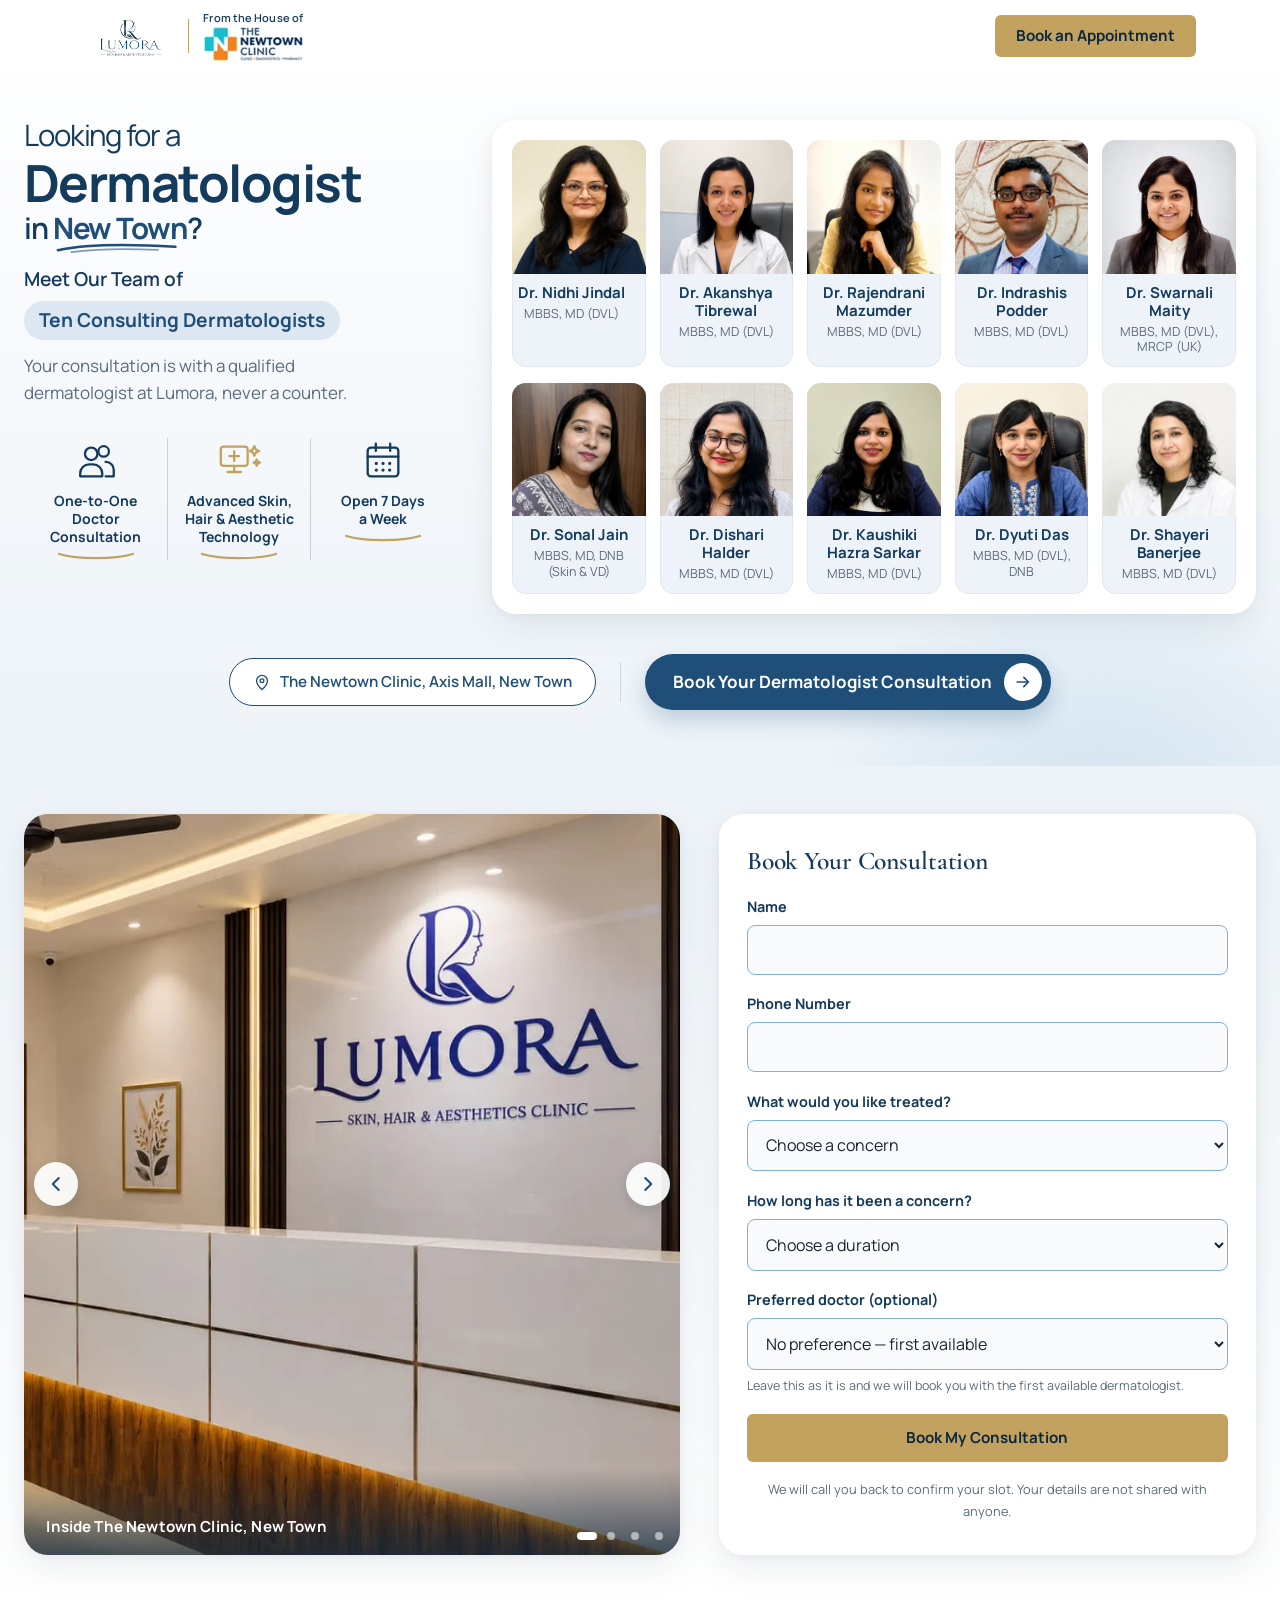
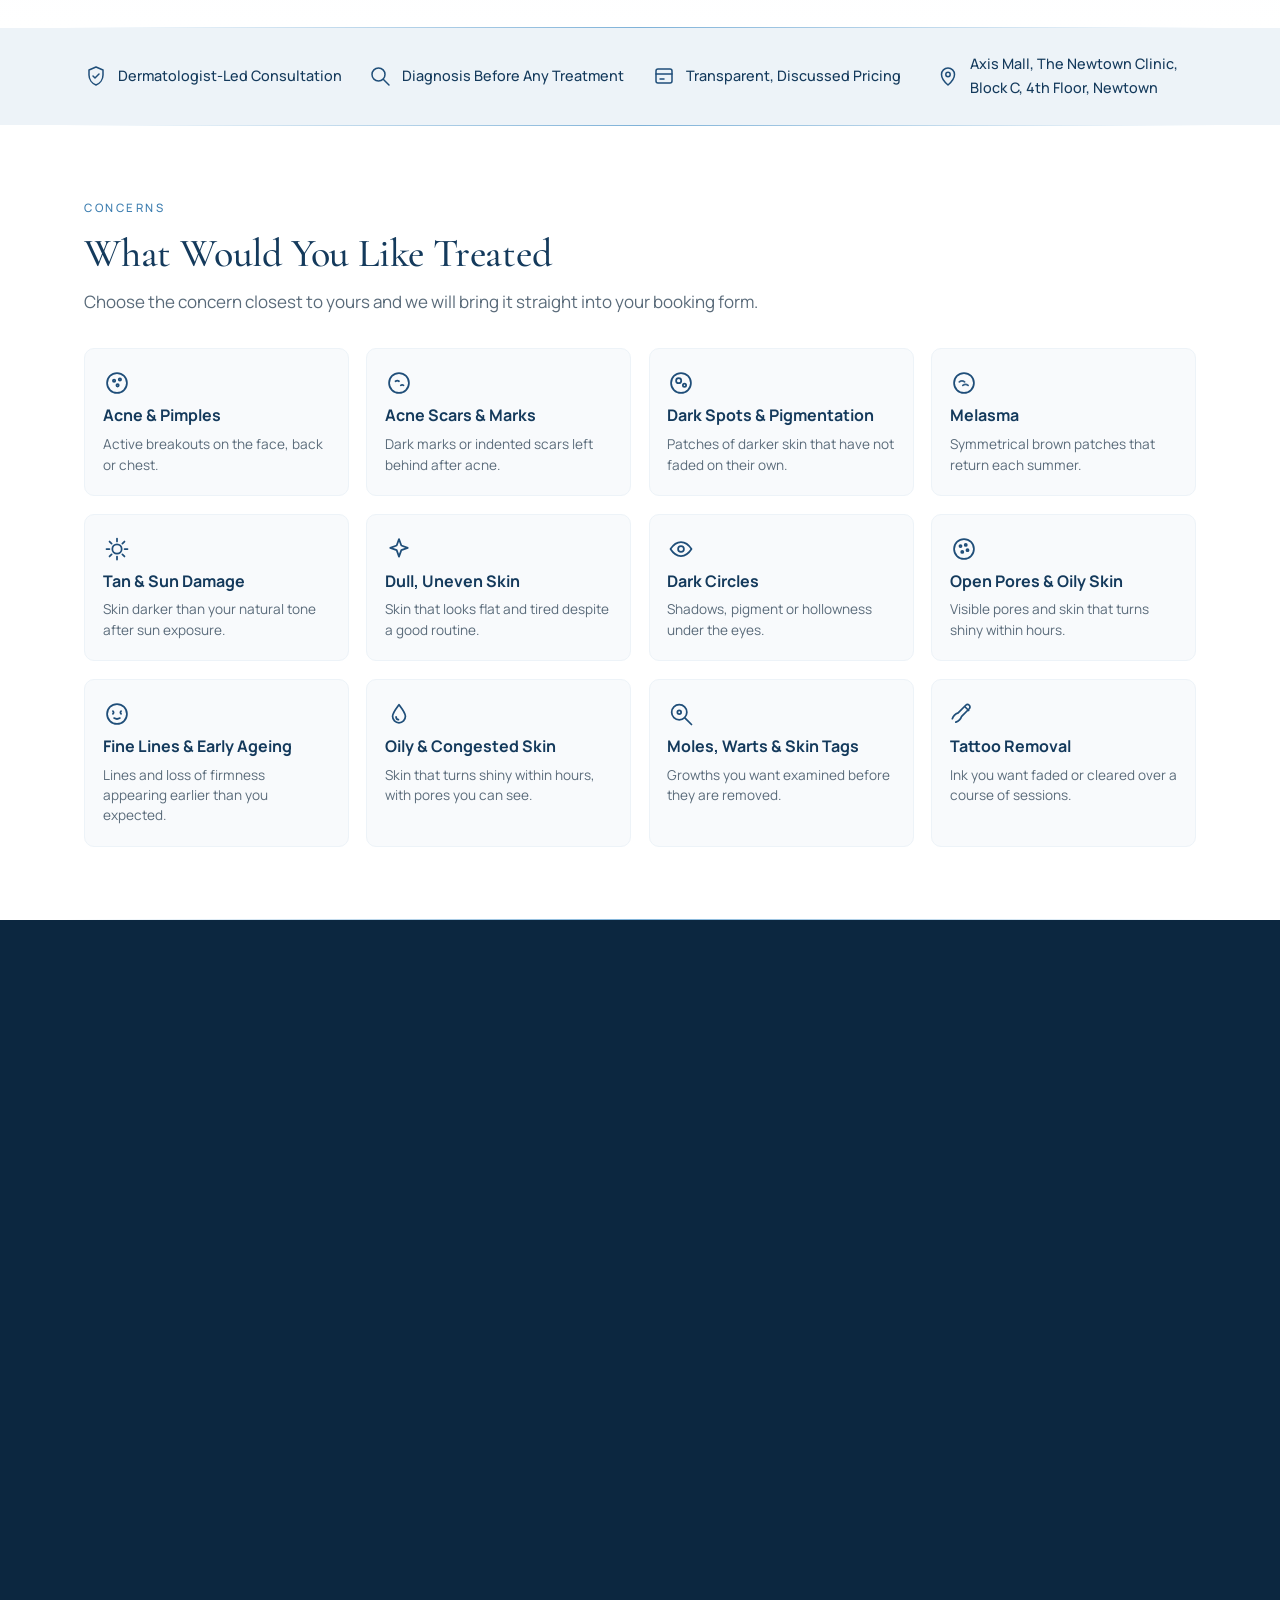
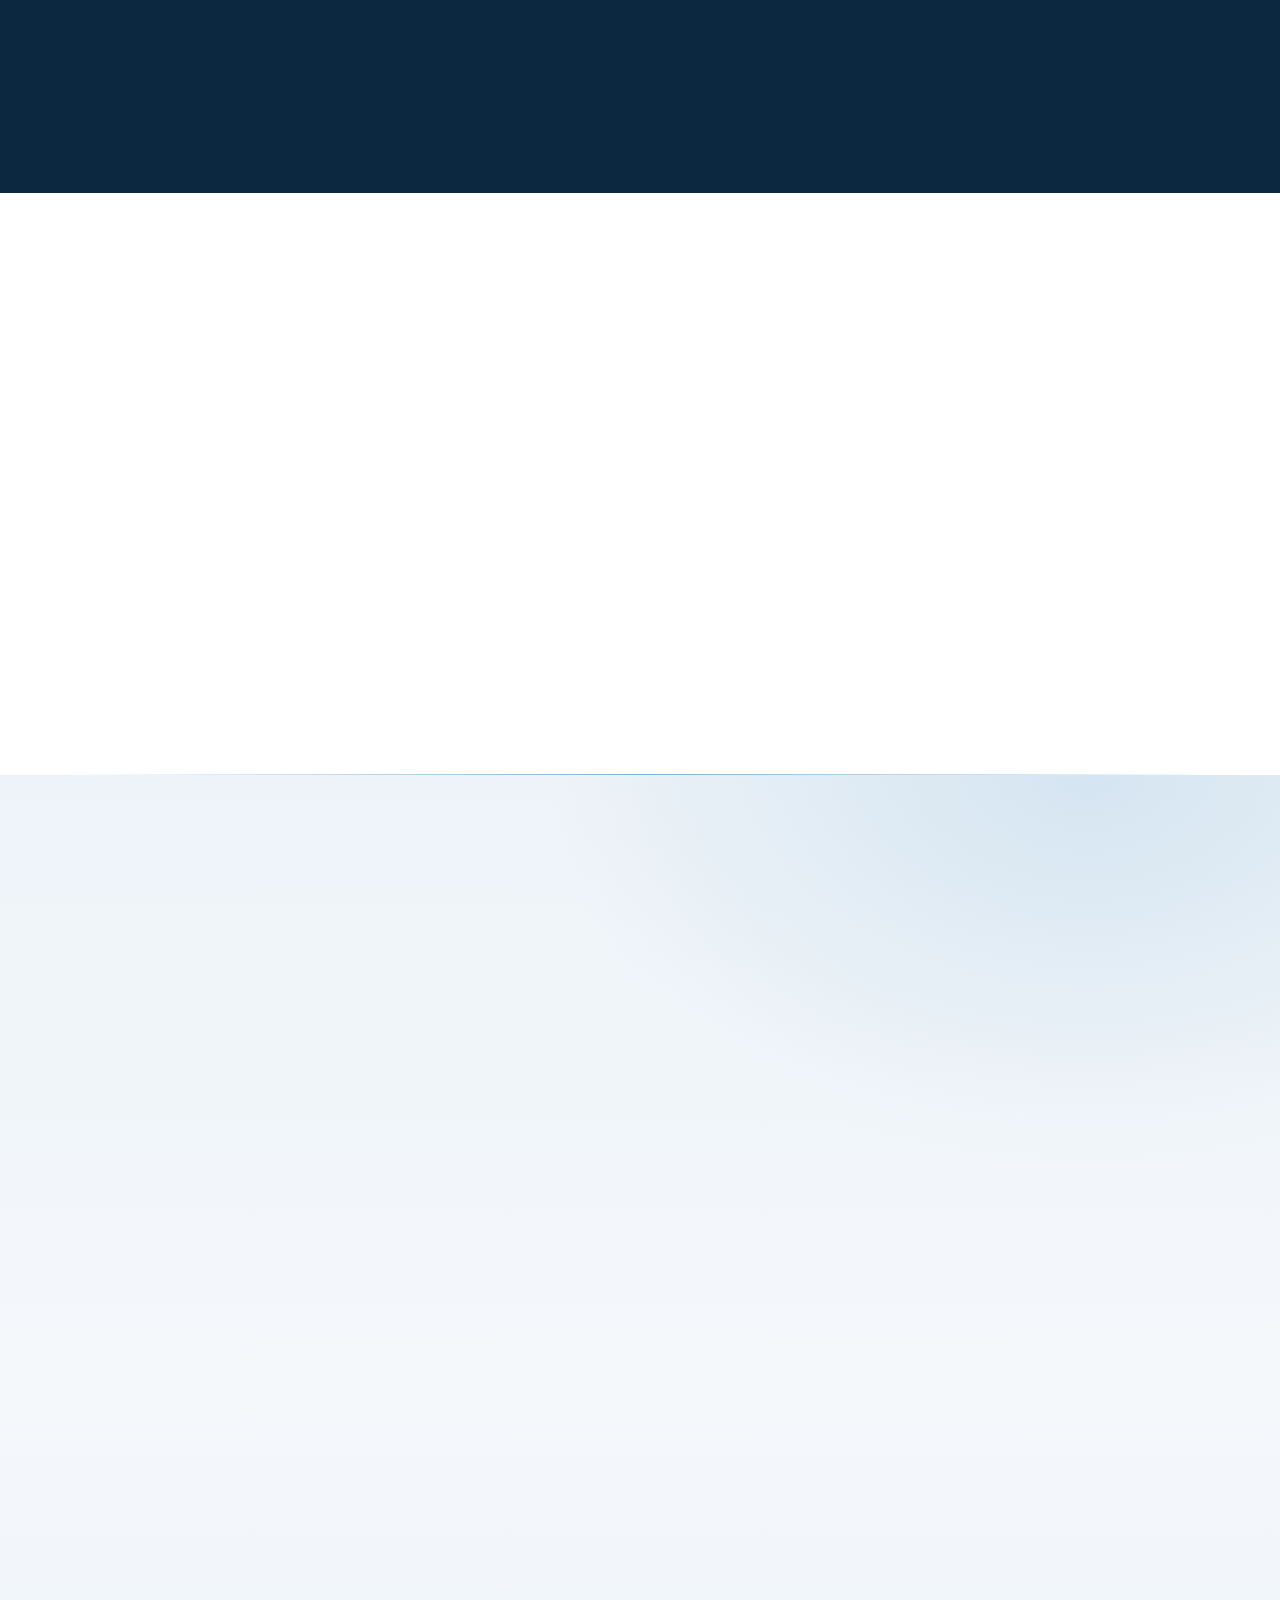
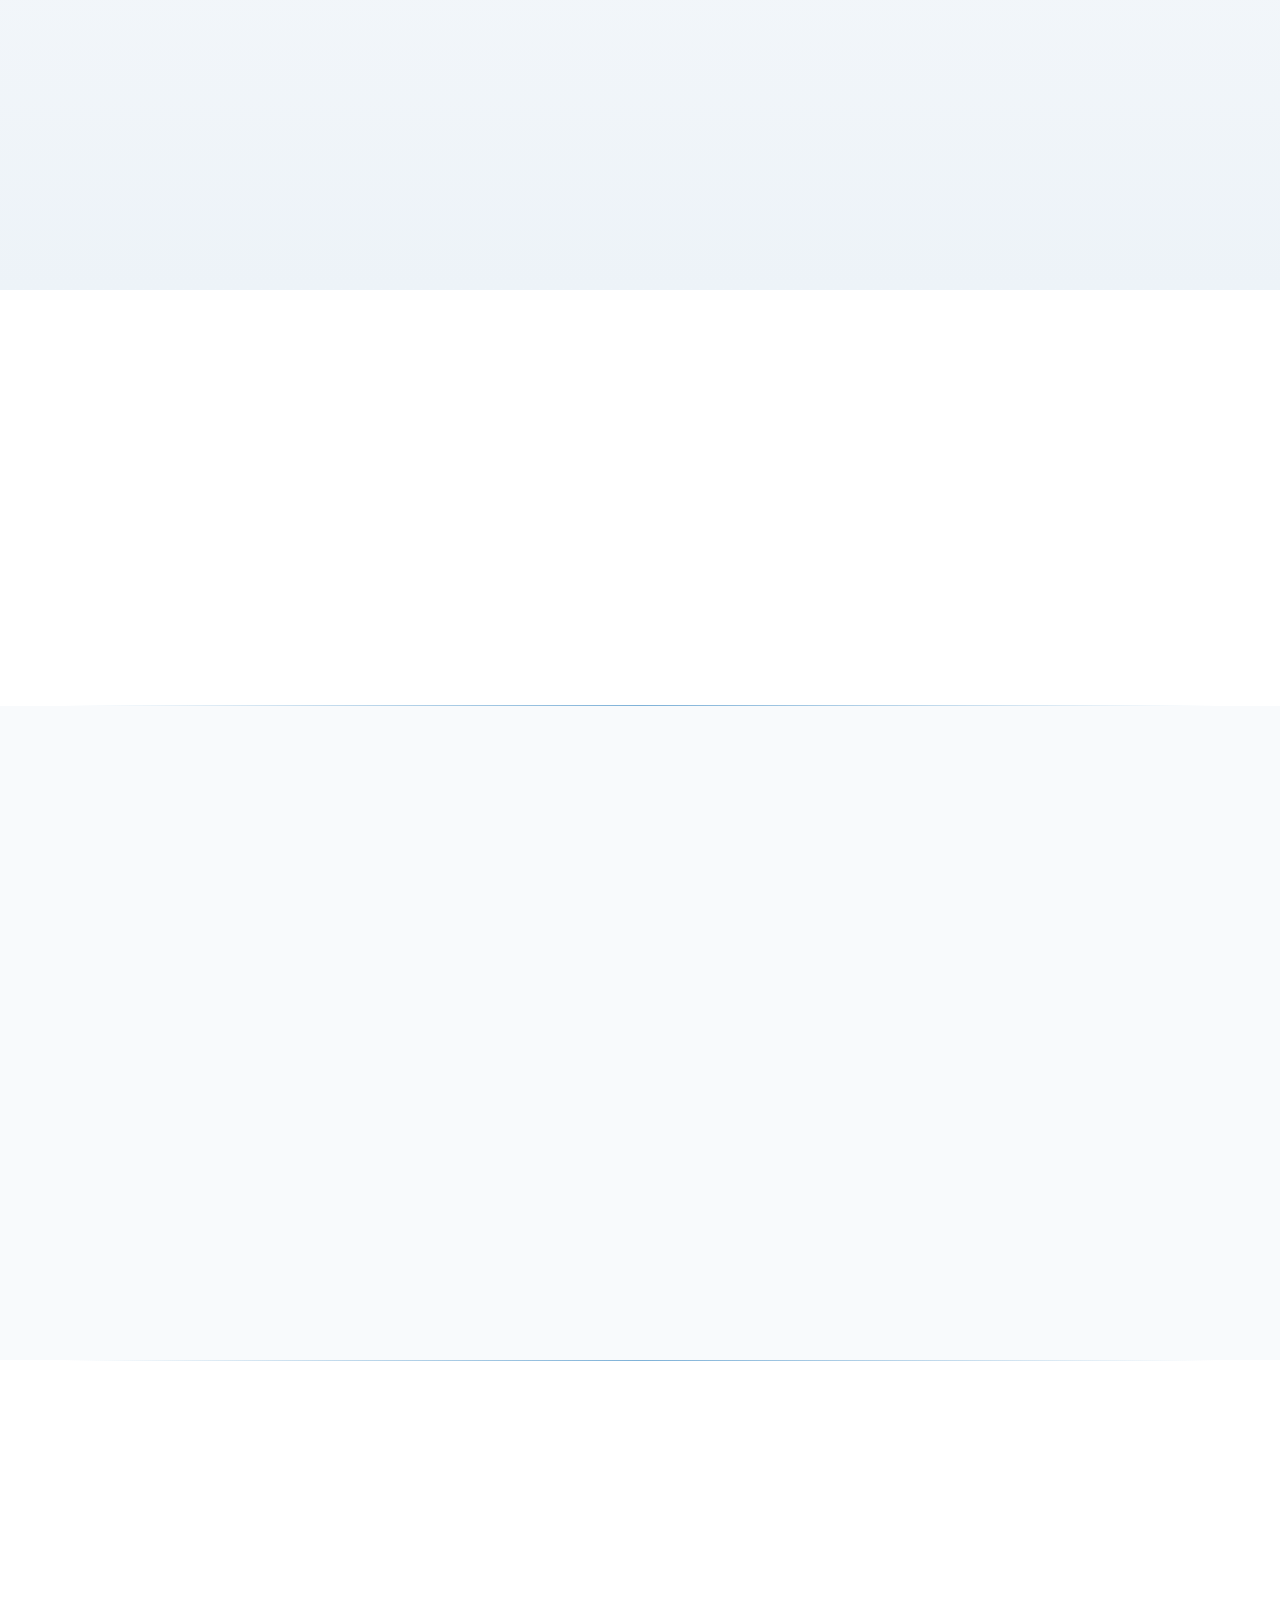
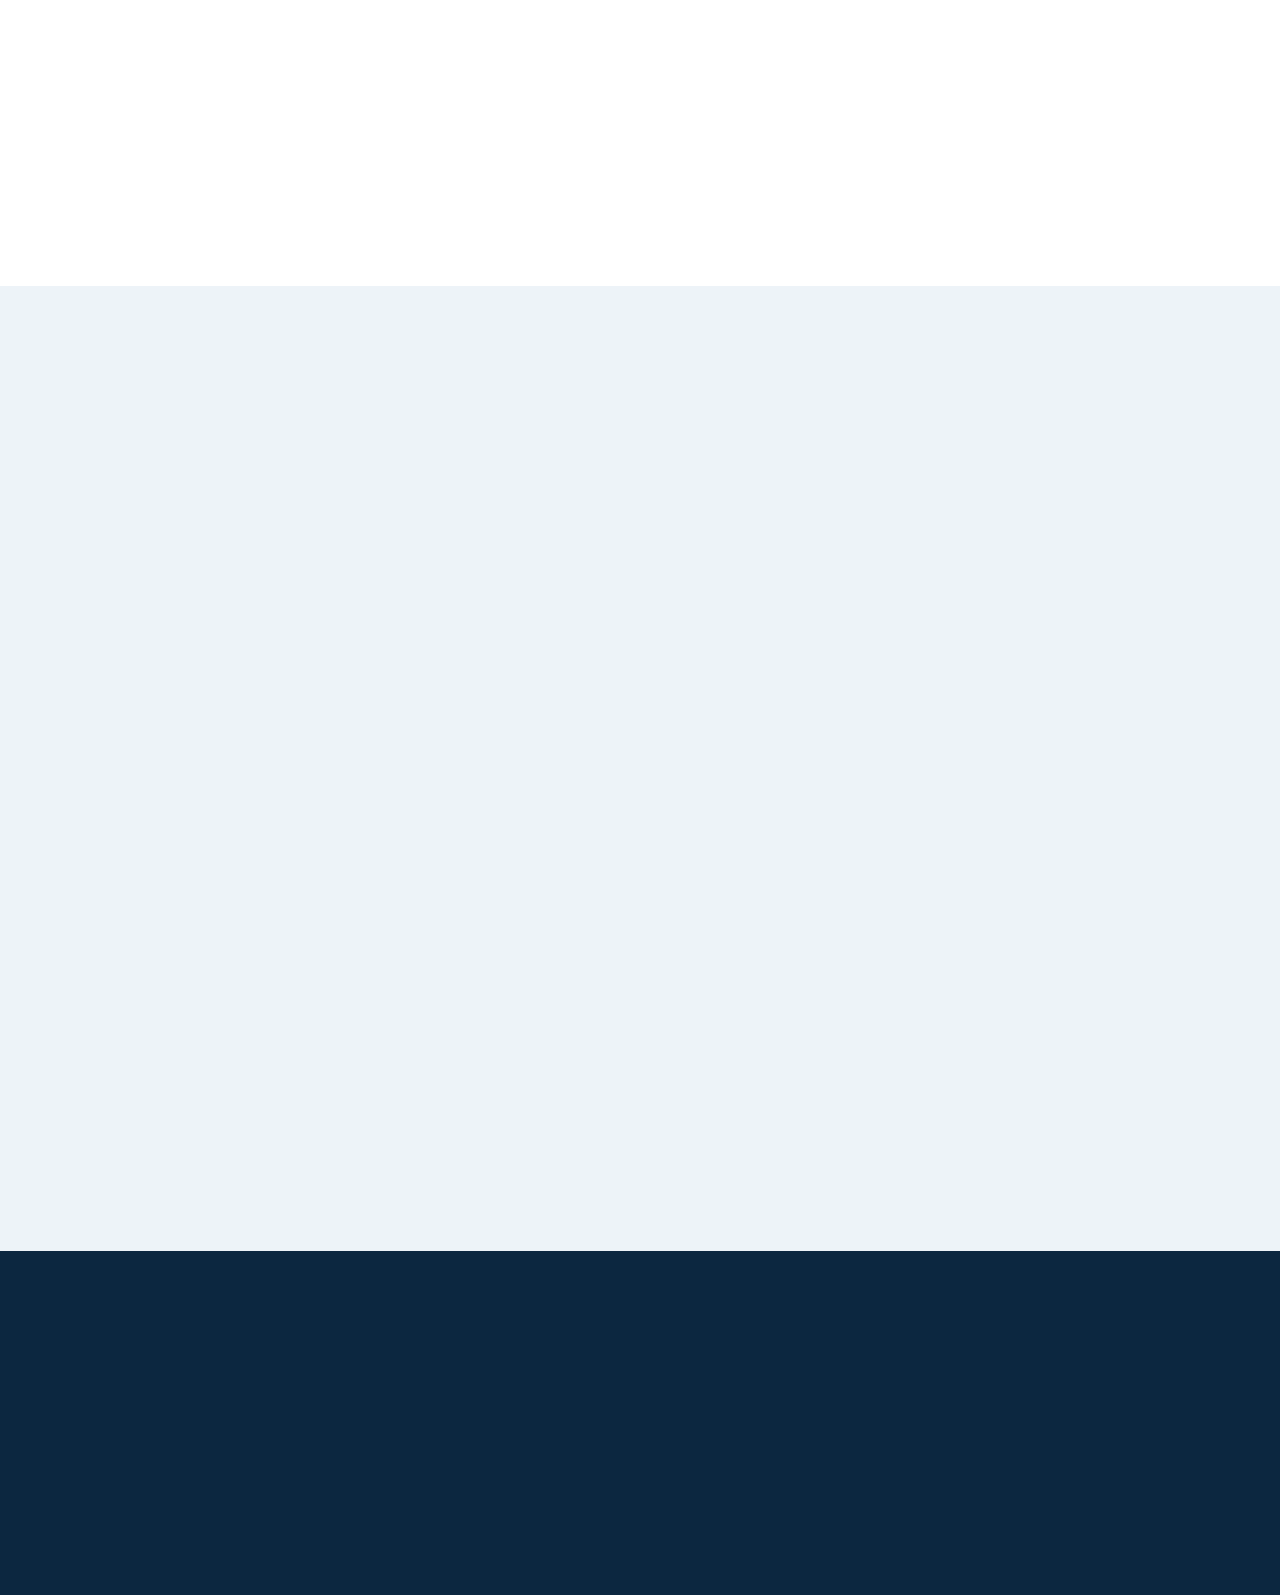
==== commit a2e3a4fe: "2nd commit" ====
--- a/index.html
+++ b/index.html
@@ -263,6 +263,88 @@
       white-space: nowrap
     }
 
+    .header-brand {
+      display: flex;
+      align-items: center;
+      gap: .6rem;
+      flex: 1 1 auto;
+      min-width: 0
+    }
+
+    .header-divider {
+      flex: 0 0 auto;
+      width: 1px;
+      height: 27px;
+      background: var(--champagne)
+    }
+
+    .header-house {
+      display: flex;
+      flex-direction: column;
+      align-items: center;
+      gap: 2px;
+      margin-inline: auto;
+      min-width: 0;
+      text-align: center
+    }
+
+    .header-house-label {
+      font-size: .625rem;
+      font-weight: 600;
+      line-height: 1.2;
+      letter-spacing: .01em;
+      color: var(--navy);
+      white-space: nowrap
+    }
+
+    .header-house-logo {
+      height: 29px;
+      width: auto
+    }
+
+    @media (max-width:767px) {
+      .btn-header {
+        flex: 0 0 auto;
+        width: min-content;
+        white-space: normal;
+        padding: .5rem .8rem;
+        font-size: .8rem;
+        line-height: 1.25;
+        border-radius: 999px
+      }
+    }
+
+    @media (max-width:374px) {
+      .header-inner {
+        gap: .5rem
+      }
+
+      .header-brand {
+        gap: .5rem
+      }
+
+      .header-logo img {
+        height: 32px
+      }
+
+      .header-divider {
+        height: 22px
+      }
+
+      .header-house-logo {
+        height: 24px
+      }
+
+      .header-house-label {
+        font-size: .5625rem
+      }
+
+      .btn-header {
+        padding: .45rem .7rem;
+        font-size: .75rem
+      }
+    }
+
     .hero {
       position: relative;
       padding-top: calc(var(--header-h) + 2rem);
@@ -434,6 +516,27 @@
 
       .header-logo img {
         height: 48px
+      }
+
+      .header-brand {
+        gap: .9rem;
+        flex: 0 1 auto
+      }
+
+      .header-house {
+        margin-inline: 0
+      }
+
+      .header-divider {
+        height: 34px
+      }
+
+      .header-house-logo {
+        height: 34px
+      }
+
+      .header-house-label {
+        font-size: .6875rem
       }
 
       .form-card {
@@ -561,11 +664,23 @@
   <!-- ============ 1. STICKY HEADER ============ -->
   <header class="site-header" id="site-header">
     <div class="container header-inner">
-      <a href="#hero" class="header-logo" aria-label="Lumora Skin, Hair and Aesthetics Clinic — top of page">
-        <img src="assets/lumora-logo.png" alt="LUMORA — Skin, Hair &amp; Aesthetics Clinic" width="358" height="192"
-          id="logo-img">
-        <span class="logo-wordmark" hidden>LUMORA</span>
-      </a>
+      <!-- Brand group: Lumora logo · gold divider · "From the House of" + The Newtown Clinic.
+           js/script.js needs #site-header and #logo-img (+ .logo-wordmark fallback) to stay.
+           The Newtown logo is not a link: no outbound links from this page. -->
+      <div class="header-brand">
+        <a href="#hero" class="header-logo" aria-label="Lumora Skin, Hair and Aesthetics Clinic — top of page">
+          <img src="assets/lumora-logo.png" alt="LUMORA — Skin, Hair &amp; Aesthetics Clinic" width="358" height="192"
+            id="logo-img">
+          <span class="logo-wordmark" hidden>LUMORA</span>
+        </a>
+        <span class="header-divider" aria-hidden="true"></span>
+        <div class="header-house">
+          <span class="header-house-label" aria-hidden="true">From the House of</span>
+          <img class="header-house-logo" src="assets/newtown-clinic-logo.webp"
+            srcset="assets/newtown-clinic-logo.webp 1x, assets/newtown-clinic-logo@2x.webp 2x"
+            width="116" height="40" alt="From the house of The Newtown Clinic" decoding="async">
+        </div>
+      </div>
       <div class="header-actions">
         <button type="button" class="btn btn-cta btn-header" data-open-modal>Book an Appointment</button>
       </div>
@@ -586,7 +701,6 @@
       <div class="lmr-wrap" id="doctors">
 
         <div class="lmr-intro">
-          <p class="lmr-overline">Our Dermatologists</p>
           <h1 class="lmr-title" id="doctors-heading">
             <span class="lmr-title-line lmr-title-light">Looking for a</span>
             <span class="lmr-title-line lmr-title-bold">Dermatologist</span>
@@ -716,30 +830,44 @@
           </ul>
         </div>
 
+        <!-- Trust row: three equal columns at every width. Icons are hand-drawn outlines
+             (48-unit grid, one stroke weight); the gold swoosh under each label is inline SVG. -->
         <ul class="lmr-trust" role="list">
           <li class="lmr-trust-item">
-            <svg class="lmr-icon" viewBox="0 0 32 32" aria-hidden="true" focusable="false">
-              <circle cx="16" cy="12.5" r="8" />
-              <circle cx="16" cy="12.5" r="4.2" />
-              <path d="M11 19.2 9 29l7-3.6 7 3.6-2-9.8" />
-            </svg>
-            <span class="lmr-trust-label">Qualified Dermatologists <span class="lmr-nowrap">(MD, DVL)</span></span>
+            <svg class="lmr-trust-icon" viewBox="0 0 48 48" aria-hidden="true" focusable="false">
+              <circle cx="19" cy="16.5" r="6.5" />
+              <path d="M7.5 40v-3a9.5 9.5 0 0 1 9.5-9.5h4a9.5 9.5 0 0 1 9.5 9.5v3Z" />
+              <circle cx="32" cy="14" r="5.5" />
+              <path d="M34 25h.5a8 8 0 0 1 8 8v7h-8.5" />
+            </svg>
+            <span class="lmr-trust-label">One-to-One Doctor Consultation</span>
+            <svg class="lmr-trust-swoosh" viewBox="0 0 80 8" aria-hidden="true" focusable="false">
+              <path d="M3 2c18 5.5 56 5.5 74 0" />
+            </svg>
           </li>
           <li class="lmr-trust-item">
-            <svg class="lmr-icon" viewBox="0 0 32 32" aria-hidden="true" focusable="false">
-              <rect x="7" y="5.5" width="18" height="23" rx="2.5" />
-              <path d="M12 5.5V4h8v1.5a1.5 1.5 0 0 1-1.5 1.5h-5A1.5 1.5 0 0 1 12 5.5Z" />
-              <path d="m11 13 1.6 1.6 3-3M18.5 13.2H21M11 20l1.6 1.6 3-3M18.5 20.2H21" />
-            </svg>
-            <span class="lmr-trust-label">Personalised Diagnosis and Treatment</span>
+            <svg class="lmr-trust-icon lmr-trust-icon--gold" viewBox="0 0 48 48" aria-hidden="true" focusable="false">
+              <rect x="5" y="9" width="28" height="20" rx="3" />
+              <path d="M19 14v10M14 19h10" />
+              <path d="M19 29v6M12 35.5h14" />
+              <path d="M40 8.5 41.6 12l3.4 1.5-3.4 1.5L40 18.5l-1.6-3.5-3.4-1.5 3.4-1.5Z" />
+              <path d="m42.5 22.5 1 2.2 2.2 1-2.2 1-1 2.2-1-2.2-2.2-1 2.2-1Z" />
+            </svg>
+            <span class="lmr-trust-label">Advanced Skin, Hair &amp; Aesthetic Technology</span>
+            <svg class="lmr-trust-swoosh" viewBox="0 0 80 8" aria-hidden="true" focusable="false">
+              <path d="M3 2c18 5.5 56 5.5 74 0" />
+            </svg>
           </li>
           <li class="lmr-trust-item">
-            <svg class="lmr-icon" viewBox="0 0 32 32" aria-hidden="true" focusable="false">
-              <rect x="5" y="7" width="22" height="20" rx="2.5" />
-              <path d="M5 13h22M11 4.5v5M21 4.5v5" />
-              <path d="m12 20 2.6 2.6L20 17.2" />
+            <svg class="lmr-trust-icon" viewBox="0 0 48 48" aria-hidden="true" focusable="false">
+              <rect x="8" y="10" width="32" height="30" rx="3.5" />
+              <path d="M8 19.5h32M16.5 6v7.5M31.5 6v7.5" />
+              <path d="M17 26.5h.01M24 26.5h.01M31 26.5h.01M17 33.5h.01M24 33.5h.01M31 33.5h.01" class="lmr-trust-dots" />
             </svg>
             <span class="lmr-trust-label">Open 7 Days a&nbsp;Week</span>
+            <svg class="lmr-trust-swoosh" viewBox="0 0 80 8" aria-hidden="true" focusable="false">
+              <path d="M3 2c18 5.5 56 5.5 74 0" />
+            </svg>
           </li>
         </ul>
 
--- a/css/style.css
+++ b/css/style.css
@@ -265,8 +265,64 @@
 
 .btn-header { padding: 0.75rem 1.25rem; font-size: 0.95rem; white-space: nowrap; }
 
-@media (max-width: 479px) {
-  .btn-header { padding: 0.7rem 0.9rem; font-size: 0.85rem; }
+/* Brand group: Lumora logo · 1px gold divider (70% of the logo height) ·
+   "From the House of" + The Newtown Clinic (not a link). On mobile the Newtown
+   block centres between the divider and the button; from 768px the group sits left. */
+.header-brand { display: flex; align-items: center; gap: 0.6rem; flex: 1 1 auto; min-width: 0; }
+
+.header-divider { flex: 0 0 auto; width: 1px; height: 27px; background: var(--champagne); }
+
+.header-house {
+  display: flex;
+  flex-direction: column;
+  align-items: center;
+  gap: 2px;
+  margin-inline: auto;
+  min-width: 0;
+  text-align: center;
+}
+
+.header-house-label {
+  font-size: 0.625rem;
+  font-weight: 600;
+  line-height: 1.2;
+  letter-spacing: 0.01em;
+  color: var(--navy);
+  white-space: nowrap;
+}
+
+.header-house-logo { height: 29px; width: auto; }
+
+@media (min-width: 768px) {
+  .header-brand { gap: 0.9rem; flex: 0 1 auto; }
+  .header-house { margin-inline: 0; }
+  .header-divider { height: 34px; }
+  .header-house-logo { height: 34px; }
+  .header-house-label { font-size: 0.6875rem; }
+}
+
+/* Mobile: the button wraps to "Book an / Appointment" as a compact gold pill */
+@media (max-width: 767px) {
+  .btn-header {
+    flex: 0 0 auto;
+    width: min-content;
+    white-space: normal;
+    padding: 0.5rem 0.8rem;
+    font-size: 0.8rem;
+    line-height: 1.25;
+    border-radius: 999px;
+  }
+}
+
+/* Below 375px both logos scale down proportionally so one row still fits at 320px */
+@media (max-width: 374px) {
+  .header-inner { gap: 0.5rem; }
+  .header-brand { gap: 0.5rem; }
+  .header-logo img { height: 32px; }
+  .header-divider { height: 22px; }
+  .header-house-logo { height: 24px; }
+  .header-house-label { font-size: 0.5625rem; }
+  .btn-header { padding: 0.45rem 0.7rem; font-size: 0.75rem; }
 }
 
 /* ---------- 2. Hero ---------- */
--- a/css/style.css
+++ b/css/style.css
@@ -265,8 +265,64 @@
 
 .btn-header { padding: 0.75rem 1.25rem; font-size: 0.95rem; white-space: nowrap; }
 
-@media (max-width: 479px) {
-  .btn-header { padding: 0.7rem 0.9rem; font-size: 0.85rem; }
+/* Brand group: Lumora logo · 1px gold divider (70% of the logo height) ·
+   "From the House of" + The Newtown Clinic (not a link). On mobile the Newtown
+   block centres between the divider and the button; from 768px the group sits left. */
+.header-brand { display: flex; align-items: center; gap: 0.6rem; flex: 1 1 auto; min-width: 0; }
+
+.header-divider { flex: 0 0 auto; width: 1px; height: 27px; background: var(--champagne); }
+
+.header-house {
+  display: flex;
+  flex-direction: column;
+  align-items: center;
+  gap: 2px;
+  margin-inline: auto;
+  min-width: 0;
+  text-align: center;
+}
+
+.header-house-label {
+  font-size: 0.625rem;
+  font-weight: 600;
+  line-height: 1.2;
+  letter-spacing: 0.01em;
+  color: var(--navy);
+  white-space: nowrap;
+}
+
+.header-house-logo { height: 29px; width: auto; }
+
+@media (min-width: 768px) {
+  .header-brand { gap: 0.9rem; flex: 0 1 auto; }
+  .header-house { margin-inline: 0; }
+  .header-divider { height: 34px; }
+  .header-house-logo { height: 34px; }
+  .header-house-label { font-size: 0.6875rem; }
+}
+
+/* Mobile: the button wraps to "Book an / Appointment" as a compact gold pill */
+@media (max-width: 767px) {
+  .btn-header {
+    flex: 0 0 auto;
+    width: min-content;
+    white-space: normal;
+    padding: 0.5rem 0.8rem;
+    font-size: 0.8rem;
+    line-height: 1.25;
+    border-radius: 999px;
+  }
+}
+
+/* Below 375px both logos scale down proportionally so one row still fits at 320px */
+@media (max-width: 374px) {
+  .header-inner { gap: 0.5rem; }
+  .header-brand { gap: 0.5rem; }
+  .header-logo img { height: 32px; }
+  .header-divider { height: 22px; }
+  .header-house-logo { height: 24px; }
+  .header-house-label { font-size: 0.5625rem; }
+  .btn-header { padding: 0.45rem 0.7rem; font-size: 0.75rem; }
 }
 
 /* ---------- 2. Hero ---------- */
--- a/css/style.css
+++ b/css/style.css
@@ -265,8 +265,64 @@
 
 .btn-header { padding: 0.75rem 1.25rem; font-size: 0.95rem; white-space: nowrap; }
 
-@media (max-width: 479px) {
-  .btn-header { padding: 0.7rem 0.9rem; font-size: 0.85rem; }
+/* Brand group: Lumora logo · 1px gold divider (70% of the logo height) ·
+   "From the House of" + The Newtown Clinic (not a link). On mobile the Newtown
+   block centres between the divider and the button; from 768px the group sits left. */
+.header-brand { display: flex; align-items: center; gap: 0.6rem; flex: 1 1 auto; min-width: 0; }
+
+.header-divider { flex: 0 0 auto; width: 1px; height: 27px; background: var(--champagne); }
+
+.header-house {
+  display: flex;
+  flex-direction: column;
+  align-items: center;
+  gap: 2px;
+  margin-inline: auto;
+  min-width: 0;
+  text-align: center;
+}
+
+.header-house-label {
+  font-size: 0.625rem;
+  font-weight: 600;
+  line-height: 1.2;
+  letter-spacing: 0.01em;
+  color: var(--navy);
+  white-space: nowrap;
+}
+
+.header-house-logo { height: 29px; width: auto; }
+
+@media (min-width: 768px) {
+  .header-brand { gap: 0.9rem; flex: 0 1 auto; }
+  .header-house { margin-inline: 0; }
+  .header-divider { height: 34px; }
+  .header-house-logo { height: 34px; }
+  .header-house-label { font-size: 0.6875rem; }
+}
+
+/* Mobile: the button wraps to "Book an / Appointment" as a compact gold pill */
+@media (max-width: 767px) {
+  .btn-header {
+    flex: 0 0 auto;
+    width: min-content;
+    white-space: normal;
+    padding: 0.5rem 0.8rem;
+    font-size: 0.8rem;
+    line-height: 1.25;
+    border-radius: 999px;
+  }
+}
+
+/* Below 375px both logos scale down proportionally so one row still fits at 320px */
+@media (max-width: 374px) {
+  .header-inner { gap: 0.5rem; }
+  .header-brand { gap: 0.5rem; }
+  .header-logo img { height: 32px; }
+  .header-divider { height: 22px; }
+  .header-house-logo { height: 24px; }
+  .header-house-label { font-size: 0.5625rem; }
+  .btn-header { padding: 0.45rem 0.7rem; font-size: 0.75rem; }
 }
 
 /* ---------- 2. Hero ---------- */
--- a/css/phase1.css
+++ b/css/phase1.css
@@ -280,12 +280,45 @@
   display: flex;
   flex-direction: column;
   align-items: center;
-  gap: 0.45rem;
-  padding-inline: 0.4rem;
+  text-align: center;
+  gap: 0.5rem;
+  padding-inline: 0.35rem;
   min-width: 0;
 }
 
-.lmr-doctors .lmr-trust-item + .lmr-trust-item { border-left: 1px solid var(--lmr-line); }
+/* Divider: navy at 20% (the --lmr-line fallback is kept for browsers without color-mix) */
+.lmr-doctors .lmr-trust-item + .lmr-trust-item {
+  border-left: 1px solid var(--lmr-line);
+  border-left: 1px solid color-mix(in srgb, var(--lmr-ink) 20%, transparent);
+}
+
+/* Trust icons: one stroke weight on a 48-unit grid; navy, the middle one champagne */
+.lmr-doctors .lmr-trust-icon {
+  width: 38px;
+  height: 38px;
+  flex-shrink: 0;
+  fill: none;
+  stroke: var(--lmr-ink);
+  stroke-width: 2.4;
+  stroke-linecap: round;
+  stroke-linejoin: round;
+}
+
+.lmr-doctors .lmr-trust-icon--gold { stroke: var(--champagne, #C2A25E); }
+
+.lmr-doctors .lmr-trust-dots { stroke-width: 3.4; }
+
+/* Short gold swoosh under each label */
+.lmr-doctors .lmr-trust-swoosh {
+  width: 72px;
+  height: 8px;
+  flex-shrink: 0;
+  fill: none;
+  stroke: var(--champagne, #C2A25E);
+  stroke-width: 2.2;
+  stroke-linecap: round;
+  margin-top: -0.15rem;
+}
 
 .lmr-doctors .lmr-icon {
   width: 30px;
@@ -300,9 +333,10 @@
 
 .lmr-doctors .lmr-trust-label {
   font-size: 12.5px;
-  font-weight: 600;
+  font-weight: 700;
   line-height: 1.3;
   color: var(--lmr-ink);
+  overflow-wrap: anywhere;
 }
 
 .lmr-doctors .lmr-nowrap { white-space: nowrap; }
@@ -410,7 +444,7 @@
   .lmr-doctors .lmr-doc-text { padding-inline: 2px; }
   .lmr-doctors .lmr-doc-name { font-size: 11.5px; }
   .lmr-doctors .lmr-doc-qual { font-size: 10px; }
-  .lmr-doctors .lmr-trust-label { font-size: 12px; }
+  .lmr-doctors .lmr-trust-label { font-size: 11.5px; }
 }
 
 /* ---------- Tablet: stacked, larger cards ---------- */
@@ -451,7 +485,9 @@
 
   .lmr-doctors .lmr-trust-label { font-size: 13.5px; }
 
-  .lmr-doctors .lmr-icon { width: 34px; height: 34px; }
+  .lmr-doctors .lmr-trust-icon { width: 44px; height: 44px; }
+
+  .lmr-doctors .lmr-trust-swoosh { width: 84px; }
 
   .lmr-doctors .lmr-cta { width: auto; min-width: 360px; font-size: 1.0625rem; }
 }
@@ -500,15 +536,11 @@
 
   .lmr-doctors .lmr-trust { margin: 0; max-width: none; }
 
-  .lmr-doctors .lmr-trust-item {
-    align-items: flex-start;
-    text-align: left;
-    padding-inline: 0.9rem;
-  }
-
-  .lmr-doctors .lmr-trust-item:first-child { padding-left: 0; }
-
-  .lmr-doctors .lmr-trust-label { font-size: 13px; }
+  .lmr-doctors .lmr-trust-item { padding-inline: 0.35rem; }
+
+  .lmr-doctors .lmr-trust-icon { width: 46px; height: 46px; }
+
+  .lmr-doctors .lmr-trust-label { font-size: 12.5px; }
 
   .lmr-doctors .lmr-actions {
     flex-direction: row;
